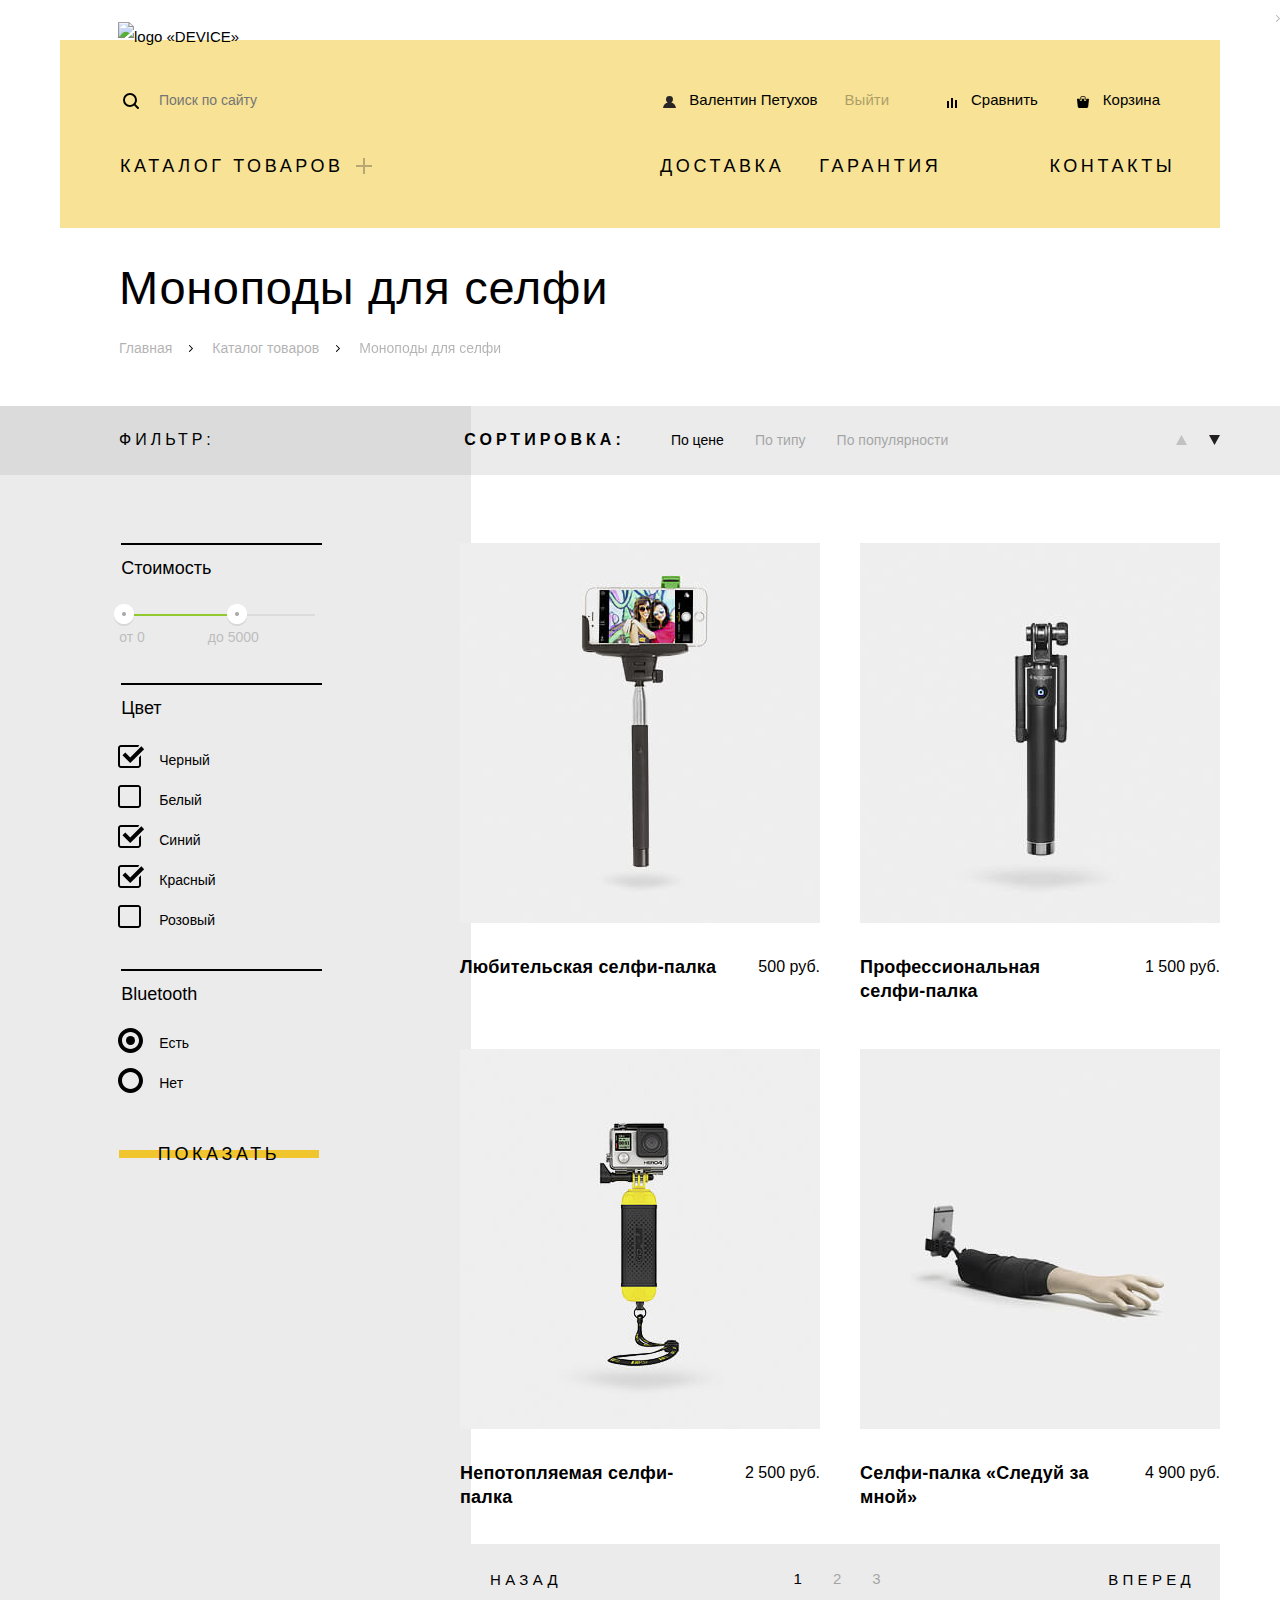
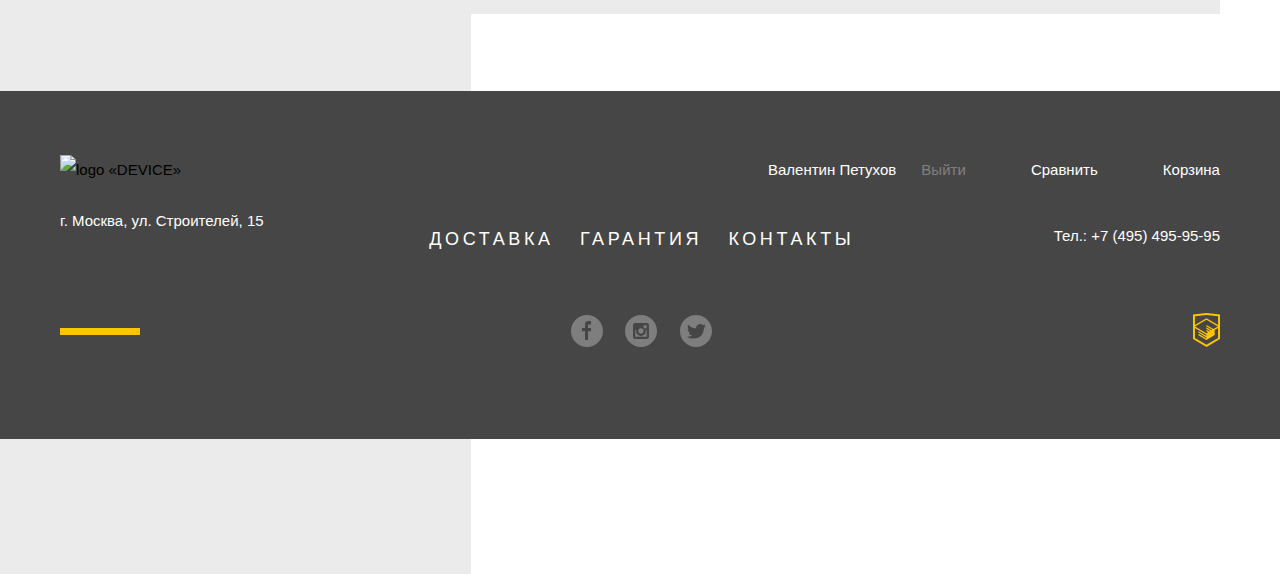
==== catalog.html @ bb5c3b6f "16" ====
<!DOCTYPE html>
<html lang="ru">
  <head>
    <meta charset="utf-8">
    <title>Девайс</title>
    <link rel="stylesheet" href="css/normalize.css">
    <link rel="stylesheet" href="css/style.css">
  </head>
  <body>
    <h1 class="visually-hidden">Каталог моноподов</h1>
    <header class="main-header inner-header container">
      <nav class="main-navigation">
        <h2 class="visually-hidden">Навигация по сайту</h2>
        <a href="index.html">
          <img class="device-logo" src="img/logo.svg" alt="logo «DEVICE»">
        </a>
        <ul class="user-menu">
          <li>
            <form action="https://echo.htmlacademy.ru" method="get">
              <input class="search-input" type="search" placeholder="Поиск по сайту" aria-label="search">
              <button type="submit" class="search-btn">Найти</button>
            </form>
          </li>
          <li>
            <ul class="user-links">
              <li><a class="first-link" href="#">Валентин Петухов</a></li>
              <li><a class="exit-link" href="#">Выйти</a></li>
              <li><a class="second-link" href="#">Сравнить</a></li>
              <li><a class="third-link" href="#">Корзина</a></li>
            </ul>
          </li>
        </ul>
        <ul class="site-navigation">
          <li class="hover-menu"><a href="#">Каталог товаров</a>
            <ul class="sub-categories">
              <li class="first-category">
                <ul>
                  <li><a href="#">Виртуальная реальность</a></li>
                  <li><a href="catalog.html">Моноподы для селфи</a></li>
                  <li><a href="#">Экшн-камеры</a></li>
                </ul>
              </li>
              <li class="second-category">
                <ul>
                  <li><a href="#">Фитнес-браслеты</a></li>
                  <li><a href="#">Умные часы</a></li>
                </ul>
              </li>
              <li>
                <ul>
                  <li><a href="#">Квадрокоптеры</a></li>
                </ul>
              </li>
            </ul>
          </li>
          <li>
            <ul class="info-navifation">
              <li><a href="#">Доставка</a></li>
              <li><a href="#">Гарантия</a></li>
              <li><a href="#">Контакты</a></li>
            </ul>
          </li>
        </ul>
      </nav>
    </header>
    <main>
      <section class="breadcrumbs-section container">
        <h2 class="visually-hidden">Навигация по страницам</h2>
        <p class="main-subtitle">Моноподы для селфи</p>
        <ul class="breadcrumbs">
          <li><a href="index.html">Главная</a></li>
          <li><a href="catalog.html">Каталог товаров</a></li>
          <li class="breadcrumbs-current">Моноподы для селфи</li>
        </ul>
      </section> 
      <section class="catalog-header">
        <div class="container">
          <p class="header-subtitle subtitle">Фильтр:</p>
          <ul class="sort">
            <li><h2 class="header-subtitle subtitle">Сортировка:</h2></li>
            <li class="current-sort">По цене</li>
            <li><a href="#">По типу</a></li>
            <li><a href="#">По популярности</a></li>
          </ul>
          <ul class="sort-carets">
            <li><a href="#"><img src="img/icon-up-dir.svg" alt="caret up"></a></li>
            <li class="current-sort"><img src="img/icon-down-dir.svg" alt="caret down"></li>      
          </ul>
        </div>
      </section>
      <div class="catalog-wrapper container"> 
        <section class="filter-form">
          <h2 class="visually-hidden">Фильтр товаров</h2>
          <form action="https://echo.htmlacademy.ru" method="get">
            <fieldset class="cost">
              <legend>Стоимость</legend>
              <div class="range"></div>
              <div class="range-button">
                <div class="min"></div>
                <div class="max"></div>
              </div>
              <ul class="diapason">
                <li>от 0</li>
                <li>до 5000</li>
              </ul>
            </fieldset> 
            <fieldset class="color">
              <legend>Цвет</legend>
              <ul>
                <li>
                  <input class="visually-hidden" type="checkbox" name="black" id="black" checked>
                  <label for="black">Черный</label>
                </li>
                <li>
                  <input class="visually-hidden" type="checkbox" name="white" id="white">
                  <label for="white">Белый</label>
                </li>
                <li>
                  <input class="visually-hidden" type="checkbox" name="blue" id="blue" checked>
                  <label for="blue">Синий</label>
                </li>
                <li>
                  <input class="visually-hidden" type="checkbox" name="red" id="red" checked>
                  <label for="red">Красный</label>
                </li>
                <li>
                  <input class="visually-hidden" type="checkbox" name="pink" id="pink">
                  <label for="pink">Розовый</label>
                </li>
              </ul>
            </fieldset>
            <fieldset class="bt">
              <legend>Bluetooth</legend>
              <ul>
                <li>
                  <input class="visually-hidden" type="radio" name="availability" value="yes" id="yes" checked>
                  <label for="yes">Есть</label>
                </li>
                <li>                  
                  <input class="visually-hidden" type="radio" name="availability" value="no" id="no">
                  <label for="no">Нет</label>
                </li>
              </ul>    
            </fieldset>
            <button class="btn" type="submit">Показать</button> 
          </form>
        </section>
        <section class="catalog-items">
          <h2 class="visually-hidden">Список товаров</h2>
          <div class="junior-stick">
            <div class="item item-1">
              <div class="button-wrapper">
                <button class="btn" type="submit">В корзину</button>
                <button class="compare" type="submit">Добавить к сравнению</button>
              </div>
            </div>
            <ul class="item-descrition">
              <li>
                <h3><a href="#">Любительская селфи-палка</a></h3>
              </li>
              <li>
                <p>500 руб.</p> 
              </li>
            </ul>
          </div>
          <div class="senior-stick">        
            <div class="item item-2">
              <div class="button-wrapper">
                <button class="btn" type="submit">В корзину</button>
                <button class="compare" type="submit">Добавить к сравнению</button>
              </div>
            </div>
            <ul class="item-descrition">
              <li>
                <h3><a href="#">Профессиональная <nobr>селфи-палка</nobr></a></h3>
              </li>
              <li>
                <p>1 500 руб.</p>
              </li>
            </ul>
          </div>
          <div class="floatable-stick">        
            <div class="item item-3">
              <div class="button-wrapper">
                <button class="btn" type="submit">В корзину</button>
                <button class="compare" type="submit">Добавить к сравнению</button>
              </div>
            </div>
            <ul class="item-descrition">
              <li>
                <h3><a href="#">Непотопляемая селфи-палка</a></h3>
              </li>
              <li>
                <p>2 500 руб.</p>
              </li>
            </ul>
          </div>
          <div class="follow-stick">        
            <div class="item item-4">
              <div class="button-wrapper">
                <button class="btn" type="submit">В корзину</button>
                <button class="compare" type="submit">Добавить к сравнению</button>
              </div>
            </div>
            <ul class="item-descrition">
              <li>
                <h3><a href="#">Селфи-палка «Следуй за мной»</a></h3>
              </li>
              <li>
                <p>4 900 руб.</p>
              </li>
            </ul>
          </div>
          <ul class="catalog-nav">
            <li class="arrow-toggle"><a href="#">Назад</a></li>
            <li>
              <ul class="toggle-numbers">
                <li class="current-toggle"><a>1</a></li>
                <li class="number-toggle"><a href="#">2</a></li>
                <li class="number-toggle"><a href="#">3</a></li>
              </ul>
            </li>
            <li class="arrow-toggle"><a href="#">Вперед</a></li>
          </ul>
        </section>
      </div>
    </main>
    <footer class="main-footer inner-footer">
      <div class="container">
        <div class="right">
          <a href="index.html">
            <img class="device-logo" src="img/logo-1.svg" alt="logo «DEVICE»">
          </a>
          <p id="map-longdesc">г. Москва, ул. Строителей, 15</p>
        </div>
        <div class="center">
          <ul class="site-navigation footer-navigation">
            <li><a href="#">Доставка</a></li>
            <li><a href="#">Гарантия</a></li>
            <li><a href="#">Контакты</a></li>
          </ul>
          <ul class="social">
            <li><a class="social-button" href="#"><img src="img/fb.svg" alt="facebook"></a></li>
            <li><a class="social-button" href="#"><img src="img/instagram.svg" alt="instagram"></a></li>
            <li><a class="social-button" href="#"><img src="img/twitter.svg" alt="twitter"></a></li>
          </ul>
        </div>
        <div class="left">
          <ul class="user-menu footer-menu user-links">
            <li><a class="first-link" href="#">Валентин Петухов</a></li>
            <li><a class="exit-link" href="#">Выйти</a></li>
            <li><a class="second-link" href="#">Сравнить</a></li>
            <li><a class="third-link" href="#">Корзина</a></li>
          </ul>
          <p>Тел.: +7 (495) 495-95-95</p>
          <a class="academy" rel="noopener" href="https://htmlacademy.ru/intensive/htmlcss"  target="_blank">
            <span class="visually-hidden">HTML Academy</span>
          </a>
        </div>
      </div>
    </footer>
  </body>
</html>
---- css/style.css ----
@font-face {
    font-family: 'Gilroy ExtraBold';
    src: url('../fonts/gilroyextrabold.woff2') format('woff2'),
         url('../fonts/gilroyextrabold.woff') format('woff');
    font-weight: 800;
    font-style: normal;
}

@font-face {
    font-family: 'Gilroy light';
    src: url('../fonts/gilroylight.woff2') format('woff2'),
         url('../fonts/gilroylight.woff') format('woff');
    font-weight: 300;
    font-style: normal;
}

@font-face {
    font-family: 'Open Sans';
    src: url('../fonts/opensans.woff2') format('woff2'),
         url('../fonts/opensans.woff') format('woff');
    font-weight: 400;
    font-style: normal;
}

@font-face {
    font-family: 'Open Sans Light';
    src: url('../fonts/opensanslight.woff2') format('woff2'),
         url('../fonts/opensanslight.woff') format('woff');
    font-weight: 300;
    font-style: normal;
}

body {
    margin: 0;
    padding: 0;
    font-family: 'Open Sans Light', Arial, sans-serif;
    font-size: 15px;
    line-height: 30px;
    color: #000000;
    background-color: #ffffff;
}

    .visually-hidden:not(:focus):not(:active),
    input[type="checkbox"].visually-hidden,
    input[type="radio"].visually-hidden {
    position: absolute;
    width: 1px;
    height: 1px;
    margin: -1px;
    border: 0;
    padding: 0;
    white-space: nowrap;
    clip-path: inset(100%);
    clip: rect(0 0 0 0);
    overflow: hidden;
    }

    h1, h2, h3, a, button {
        font-family: 'Gilroy ExtraBold', Arial, sans-serif;
        color: #000000;
    }

    a, button {
        text-decoration: none;
        cursor: pointer;
    }

    .btn {
        font-size: 18px;
        line-height: 24px;
        text-transform: uppercase;
        text-align: center;
        padding-top: 8px;
        padding-bottom: 8px;
        position: relative;
        display: block;
        width: 220px;
        border: none;
        background-color: transparent;
        overflow: hidden;
        box-sizing: border-box;
        z-index: 1;
        letter-spacing: 3.6px;
        outline: none;
    }

    .btn::before {
        content: '';
        height: 8px;
        width: 220px;
        background-color: #f0c52e;
        position: absolute;
        top: 16px;
        right: 0;
        z-index: -1;
        transition: all 0.3s ease-in-out;
    }

    .btn:hover::before, .btn:focus::before {
        transform: scale(7);
    }

    .btn:active {
        color: rgba(0, 0, 0, 0.3);
    }

    ul {
        list-style: none;
        padding: 0;
    }

    .container {
        width: 1160px;
        margin: 0 auto;
    }

    .main-header {
        position: relative;
        margin-top: 40px;
        background-color: #f7e296;
    }

    .main-navigation {
        width: 1040px;
        margin: 0 auto;
        padding-top: 20px;
        padding-bottom: 145px;
    }

    .main-navigation img {
        position: absolute;
        top: -18px;
        left: 58px;
    }

    .user-menu {
        display: flex;
        flex-wrap: wrap;
        justify-content: space-between;
        align-items: center;
    }

    .user-links {
        display: flex;
    }

    .third-link {
        margin-left: 38px;
    }
    
    .second-link {
        margin-left: 210px;
    }

    .user-menu form {
        position: relative;
    }

    .search-input {
        border: none;
        background-color: transparent;
        height: 49px;
        width: 355px;
        padding-left: 39px;
        outline: none;
    }

    .user-menu form::before {
        content: '';
        position: absolute;
        width: 16px;
        height: 16px;
        background-image: url('../img/search.svg');
        top: 18px;
        left: 3px;
    }

    .search-input:focus {
        border-bottom: 2px solid black;
    }

    .search-btn {
        font-family: 'Open Sans Light', Arial, sans-serif;
        font-size: 15px;
        line-height: 30px;
        display: block;
        visibility: hidden;
        position: absolute;
        bottom: 0;
        right: -85px;
        width: 85px;
        height: 49px;
        background-color: transparent;
        border: 2px solid black;
    }

    .search-btn:hover {
        background-color: #000;
        color: #fff;
    }

    .search-btn:active {
        color: #747474;
    }

    .search-input:focus + .search-btn, .search-input:active + .search-btn {
        visibility: visible;
    }

    .user-links a {
        font-family: 'Open Sans Light', Arial, sans-serif;
        font-weight: 300;
        line-height: 30px;
        position: relative;
        padding-left: 27px;
    }

    .user-links a::before {
        content: '';
        position: absolute;
        width: 15px;
        height: 15px;
        left: 0;
        top: 2px;
        background-repeat: no-repeat;
        background-position: bottom center;
    }

    .first-link::before {
        background-image: url('../img/user.svg');
    }

    .second-link::before {
        background-image: url('../img/compare.svg');
    }

    .third-link::before {
        background-image: url('../img/cart.svg');
    }

    .user-menu a:hover, .site-navigation a:hover {
        opacity: .6;
    }

    .user-menu a:active, .site-navigation a:active {
        opacity: .3;
    }

    .site-navigation {
        position: relative;
        font-family: 'Gilroy ExtraBold', Arial, sans-serif;
        font-size: 18px;
        line-height: 24px;
        text-transform: uppercase;
        letter-spacing: 3.6px;
        margin-top: 30px;
        display: flex;
        justify-content: space-between;
    }

    .sub-categories a {
        font-family: 'Open Sans Light', Arial, sans-serif;
        font-size: 15px;
        line-height: 36px;
        text-transform: none;
        letter-spacing: normal;
    }

    .hover-menu {
        position: relative;
        padding-right: 28px;
    }

    .hover-menu a {
        padding-bottom: 25px;
    }

    .hover-menu > a:before {
        content: '';
        position: absolute;
        width: 16px;
        height: 16px;
        background-image: url('../img/plus.svg');
        background-position: center;
        background-repeat: no-repeat;
        right: 0;
        bottom: 4px;
        opacity: .3;
    }

    .info-navifation {
        display: flex;
        width: 500px;
        justify-content: space-between;
    }

    .info-navifation li:nth-of-type(3) {
        margin-right: 0;
        margin-left: 108px;
    }

    .info-navifation li:nth-of-type(2) {
        margin-left: 35px;
    }

    .sub-categories {
        position: absolute;
        display: flex;
        flex-wrap: wrap;
        width: 1100px;
        left: -60px;
        padding-left: 60px;
        padding-bottom: 34px;
        padding-top: 20px;
        background-color: #f7e296;
        visibility: hidden;
        z-index: 1;
    }

    .first-category {
        margin-right: 63px;
    }

    .second-category {
        margin-right: 77px;
    }

    .hover-menu:hover  .sub-categories {
        visibility: visible;
    }

    .inner-header .second-link {
        margin-left: 55px;
    }

    .inner-header .exit-link {
        padding-left: 0;
        margin-left: 27px;
    }

    .inner-header .main-navigation {
        padding-bottom: 32px;
    }

    /*Main*/

    .slider {
        position: relative;
    }

    .sliders {
        position: relative;
        display: flex;
        justify-content: space-around;
        bottom: 111px;
        min-height: 506px;
    }

    .first-slider {
        display: none;
    }

    .second-slider {
        display: none;
    }

    .third-slider {
        display: none;
    }

    .slider-controls {
        position: absolute;
        width: 95px;
        height: 12px;
        top: 206px;
        right: 65px;
        z-index: 1;
    }

    .slider-controls label {
        display: inline-block;
        width: 12px;
        height: 12px;
        margin-right: 17px;
        background-image: url('../img/slider-button-empty.svg');
        background-size: 12px 12px;
        background-repeat: no-repeat;
        cursor: pointer;
    }

    #btn-1:checked ~ .slider-controls label[for='btn-1'],
    #btn-2:checked ~ .slider-controls label[for='btn-2'],
    #btn-3:checked ~ .slider-controls label[for='btn-3'] {
        background-image: url('../img/slider-button.svg');
    }

    #btn-1:checked ~ .first-slider,
    #btn-2:checked ~ .second-slider,
    #btn-3:checked ~ .third-slider {
        display: flex;
    }

    .second-slider {
        left: 9px;
    }

    .slider-title {
        font-size: 47px;
        line-height: 56px;
    }

    .picture {
        margin-left: 28px;
        margin-top: 0;
    }

    .second-slider .picture{
        margin-top: 12px;
        margin-left: 35px;
    }

    .third-slider .picture {
        margin-top: 63px;
        margin-left: 10px;
    }

    .description {
        position: relative;
        width: 480px;
        margin-right: 19px;
        margin-top: 30px;
    }

    .description::before {
        content: '';
        position: absolute;
        width: 100px;
        height: 7px;
        top: 6px;
        left: 2px;
        background-color: #fff;
        display: block;
    }

    .third-slider .description {
        position: relative;
        width: 505px;
        margin-right: 35px;
    }

    .description h3 {
        letter-spacing: 0.7px;
        margin-bottom: 20px;
        position: relative;
    }

    .description p {
        letter-spacing: 0.14px;
        margin-bottom: 43px;
    }

    .slider-number {
        font-family: 'Gilroy ExtraBold', Arial, sans-serif;
        font-size: 179.2px;
        color: #fff;
        position: absolute;
        top: 30px;
        right: -33px;
    }

    .third-slider .slider-number {
        right: -5px;
    }

    table {
        margin-top: 48px;
    }

    td {
        font-family: 'Gilroy light', Arial, sans-serif;
        font-size: 36px;
        line-height: 48px;
        text-align: left;
        width: 160px;
    }
    
    td:nth-of-type(1) {
        width: 154px;
    }

    td:nth-of-type(2) {
        width: 135px;
    }

    th {
        font-size: 13px;
        line-height: 20px;
        text-align: left;
    }

    .popular ul {
        display: flex;
        justify-content: space-between;
        margin-top: -28px;
        margin-bottom: 165px;
    }

    .popular li {
        width: 160px;
        z-index: 1;
    }

    .img-container {
        display: flex;
        width: 160px;
        height: 160px;
        background-color: #f7e296;
        margin-bottom: 33px;
        justify-content: center;
        align-items: center;
    }

    .monopod-align {
        align-items: flex-end;
    }

    .popular-item h3 {
        letter-spacing: 0.2px;
        font-size: 18px;
        line-height: 24px;
    }

    .popular-item:hover .img-container {
        background-color: #f0c52e;
    }

    .popular-item:active img, .popular-item:active h3 {
        opacity: .3;
    }

    .services {
        background-color: #e5e5e5;
        width: 100%;
        margin-bottom: 94px;
        padding-bottom: 48px;
    }

    .services .container {
        display: flex;
    }

    .buttons-wrapper {
        position: relative;
    }

    .services-btn {
        position: absolute;
        bottom: 53px;
    }

    .services-btn li {
        margin-bottom: 24px;
    }

    .services-btn .btn {
        width: 160px;
        margin-right: 124px;
    }

    .services-btn .btn:active, .services-btn .btn:focus {
        width: 278px;
        color: #f7e184;
        text-align: left;
        padding-left: 20px;
    }

    .services-btn .btn:active::before, .services-btn .btn:focus::before {
        background-color: #000;
    }

    .buttons-wrapper::after {
        content: '';
        position: absolute;
        width: 7px;
        height: 319px;
        background-color: #000000;
        display: block;
        top: -100px;
        left: 277px;
    }

    .services-content {
        position: relative;
        margin-left: 117px;
        width: 710px;
        min-height: 195px;
        background-repeat: no-repeat;
        background-position: right center;
        left: 284px;
        bottom: 54px;
    }

    .services-text {
        width: 430px;
        padding-top: 12px;
    }

    .services-content h2 {
        font-size: 47px;
        line-height: 48px;
        margin-top: 0;
        margin-bottom: 31px;
        letter-spacing: 1px;
    }

    .services-content p {
        letter-spacing: 0.24px;
    }

    .delivery {
        display: none;
        background-image: url('../img/delivery.svg');
        background-position: 557px 24px;
    }

    .warranty {
       /* display: none; */
        background-image: url('../img/warranty.svg');
        background-position: 542px 0px;
    }

    .credit {
        display: none;
        background-image: url('../img/credit.svg');
        background-position: 533px 0px;
    }

    .logotypes {
        display: flex;
        justify-content: space-between;
        margin-bottom: 106px;
    }

    .logo {
        display: block;
        width: 260px;
        height: 100px;
    }

    .logo:hover img {
        display: none;
    }

    .first-logo:hover {
        background-image: url('../img/logo-1.jpg');
    }

    .second-logo:hover {
        background-image: url('../img/logo-2.jpg');
    }

    .third-logo:hover {
        background-image: url('../img/logo-3.jpg');
    }

    .fourth-logo:hover {
        background-image: url('../img/logo-4.jpg');
    }

    .about h2, .contact h2 {
        font-size: 47px;
        line-height: 48px;
        margin-bottom: 43px;
    }

    .info-wrapper {
        display: flex;
        position: relative;
        justify-content: space-between;
        margin-bottom: 83px;
    }

    .info-wrapper h2:before {
        content: '';
        position: absolute;
        width: 80px;
        height: 7px;
        background-color: #000;
        top: -13px;
    }

    .info-wrapper p {
        margin-bottom: 30px;
    }

    .about {
        width: 475px;
    }

    .about ul {
        list-style-type: circle;
        margin-left: 19px;
        margin-top: 66px;
        margin-bottom: 53px;
    }
    
    .about li {
        font-family: 'Gilroy ExtraBold', Arial, sans-serif;
        font-size: 16px;
        line-height: 40px;
        padding-left: 17px;
    }

    .info-wrapper .btn {
        margin-left: 2px;
        width: 260px;
    }

    .info-wrapper .btn:before {
        width: 260px;
    }

    .contact {
        width: 560px;
    }

    .contact img {
        margin-top: 9px;
        margin-bottom: 59px;
    }

    /* catalog */

    .exit-link {
        opacity: .3;
    }

    .device-logo:hover {
        opacity: .6;
    }

    .device-logo:active {
        opacity: .3;
    }

    .main-subtitle {
        font-family: 'Gilroy ExtraBold', Arial, sans-serif;
        font-size: 47px;
    }

    .header-subtitle {
        font-family: 'Gilroy ExtraBold', Arial, sans-serif;
        font-size: 16px;
        line-height: 24px;
        text-transform: uppercase;
    }

    .breadcrumbs-section {
        margin-bottom: 40px;
    }

    .breadcrumbs-section p {
        margin-left: 59px;
        margin-top: 45px;
        margin-bottom: 27px;
        letter-spacing: 0.7px;
    }

    .breadcrumbs {
        display: flex;
        justify-content: flex-start;
        margin-left: 59px;
    }

    .breadcrumbs a, .breadcrumbs-current {
        font-family: 'Open Sans Light', Arial, sans-serif;
        font-size: 14px;
        line-height: 36px;
        opacity: .3;
    }

    .breadcrumbs li:not(:nth-of-type(3)) {
        position: relative;
        padding-right: 21px;
        margin-right: 19px;
    }

    .breadcrumbs li::after {
        content: '';
        position: absolute;
        width: 4px;
        height: 7px;
        background-image: url('../img/nav-arrow.svg');
        background-position: right center;
        background-repeat: no-repeat;
        top: 15px;
        right: 0;
    }

    .breadcrumbs a:hover {
        opacity: .6;
    }

    .breadcrumbs a:active {
        opacity: .1;
    }

    .catalog-header {
        background: 
            linear-gradient(to right, #dbdbdb 36.8%, #ebebeb 36.8%, #ebebeb); 
        padding: 19px 0 20px 0;
    }

    .catalog-header p, .catalog-header ul, .catalog-header h2 {
        margin: 0;
    }

    .catalog-header p, .catalog-header h2 {
        letter-spacing: 4px;
    }

    .catalog-header .container {
        display: flex;
        justify-content: space-between;
        align-items: center;
    }

    .catalog-header p {
        margin-left: 59px;
    }

    .catalog-header .sort {
        display: flex;
        justify-content: space-between;
        align-items: center;
        width: 484px;
        margin-left: 22px;
    }

    .sort .current-sort {
        font-family: 'Open Sans', Arial, sans-serif;
        font-size: 14px;
        line-height: 18px;
        margin-left: 15px;
    }

    .sort a {
        font-family: 'Open Sans', Arial, sans-serif;
        font-size: 14px;
        line-height: 18px;
        opacity: .3;
    }

    .sort a:hover {
        opacity: .6;
    }

    .sort a:active, .current-sort {
        opacity: 1;
    }

    .sort-carets {
        display: flex;
        justify-content: space-between;
        width: 44px;
    }

    .sort-carets a{
        opacity: .2;
    }

    .sort-carets a:hover{
        opacity: .4;
    }

    .sort-carets a:active{
        opacity: 1;
    }

    .catalog-wrapper {
        display: flex;
        justify-content: space-between;
    }

    .catalog-wrapper:before {
        content: '';
        position: absolute;
        left: 0;
        background: 
            linear-gradient(to right, #ebebeb  36.8%, #fff 36.8%, #fff);
        height: 188.8%;
        width: 100%;
        z-index: -1;
    }

    .filter-form {
        width: 220px;
    }

    .filter-form form {
        margin-left: 46px;
        margin-top: 81px;
    }

    .filter-form legend {
        position: relative;
    }

    .filter-form legend:before {
        content: '';
        position: absolute;
        top: -13px;
        width: 201px;
        height: 2px;
        background-color: #000;
    }

    fieldset {
        border: none;
    }

    legend {
        font-family: 'Gilroy ExtraBold', Arial, sans-serif;
        font-size: 18px;
        line-height: 24px;
    }

    .filter-form label {
        font-family: 'Open Sans Light', Arial, sans-serif;
        font-size: 14px;
        line-height: 40px;
        position: relative;
        margin-left: 40px;
        cursor: pointer;
        user-select: none;
    }

    .filter-form input:disabled ~ label {
        opacity: .4;
    }

    .range {
        margin-top: 29px;
        width: 196px;
        height: 2px;
        background: linear-gradient(to right, #91c92f 65%, #dbdbdb 65%);
    }

    .range-button {
        position: relative;
    }

    .range-button .min, .range-button .max {
        position: absolute;
        width: 22px;
        height: 24px;
        background-image: url('../img/filter-button.png');
        background-repeat: no-repeat;
        background-position: center;
        cursor: pointer;
    }

    .range-button .min {
        top: -13px;
        left: -6px;
    }

    .range-button .max {
        top: -13px;
        right: 67px;
    }

    .range-button .min:active, .range-button .max:active {
        background-image: url('../img/filter-button-active.png');
    }

    .diapason {
        font-family: 'Gilroy light', Arial, sans-serif;
        font-size: 14px;
        line-height: 24px;
        opacity: .2;
        display: flex;
        margin-top: 9px;
        margin-bottom: 37px;
    }

    .diapason li:nth-of-type(1) {
        margin-right: 63px;
    }

    .color {
        margin-bottom: 18px;
    }

    .color label:before, .bt label:before {
        content: '';
        position: absolute;
        left: -41px;
        background-repeat: no-repeat;
        background-position: center left;
    }

    .color label:before {
        bottom: 0;
        width: 27px;
        height: 23px;
        background-image: url('../img/checkbox-off.svg');
    }

    .color input:checked ~ label:before {
        background-image: url('../img/checkbox-on.svg');
    }

    .bt label:before {
        bottom: -2px;
        width: 25px;
        height: 25px;
        background-image: url('../img/radio-off.svg');
    }

    .bt ul {
        margin-top: 11px;
    }

    .bt input:checked ~ label:before {
        background-image: url('../img/radio-on.svg');
    }

    .filter-form label:hover:before, .filter-form label:focus:before {
        opacity: .6;
    }

    .filter-form label:active:before {
        opacity: 1;
    }

    .filter-form .btn {
        width: 200px;
        margin-top: 7px;
        margin-left: 13px;
    }

    .catalog-items {
        display: flex;
        justify-content: space-between;
        flex-wrap: wrap;
        width: 760px;
        padding-top: 68px;
    }

    .item {
        position: relative;
        width: 360px;
        height: 380px;
        background-repeat: no-repeat;
        background-position: center;
    }

    .item-1 {
        background-image: url('../img/item-1.jpg');
    }

    .item-2 {
        background-image: url('../img/item-2.jpg');
    }

    .item-3 {
        background-image: url('../img/item-3.jpg');
    }

    .item-4 {
        background-image: url('../img/item-4.jpg');
    }

    .item-descrition {
        display: flex;
        justify-content: space-between;
    }

    .item-descrition li:nth-of-type(1) {
        width: 260px;
    }

    .item-descrition h3 {
        font-family: 'Gilroy ExtraBold', Arial, sans-serif;
        font-size: 18px;
        line-height: 24px;
        margin-top: 17px;
        letter-spacing: 0.2px;
    }

    .item-descrition p {
        font-family: 'Open Sans Light', Arial, sans-serif;
        font-size: 16px;
        line-height: 24px;
        margin-top: 17px;
        margin-bottom: 55px;
    }

    .button-wrapper {
        display: none;
        width: 200px;
        margin: 0 auto;
        padding-top: 170px;
    }

    .button-wrapper .btn {
        width: 200px;
        margin-bottom: 11px;
    }

    .button-wrapper button {
        margin-left: auto;
        margin-right: auto;
    }

    .button-wrapper::before {
        content: '';
        position: absolute;
        display: none;
        width: 360px;
        height: 380px;
        top: 0;
        right: 0;
        background-color: rgba(238, 238, 238, 0.7);
    }

    .item:hover .button-wrapper::before, .item:focus .button-wrapper::before {
        display: block;
    }

    .item:hover .button-wrapper, .item:hover .button-wrapper {
        display: block;   
    }

    .compare {
        font-family: 'Open Sans', Arial, sans-serif;
        font-size: 13px;
        line-height: 20px;
        background-color: transparent;
        display: block;
        border: none;
        opacity: .5;
        position: relative;
    }

    .compare:hover {
        opacity: 1;
    }

    .compare:active {
        opacity: .2;
    }

    .catalog-nav {
        display: flex;
        justify-content: space-between;
        align-items: center;
        width: 760px;
        background-color: #ebebeb;
        margin-top: -11px;
        margin-bottom: 77px;
    }

    .arrow-toggle a {
        display: block;
        letter-spacing: 4.3px;
        padding: 21px 25px 19px 30px;
    }

    .toggle-numbers {
        display: flex;
        margin-left: 9px;
    }

    .toggle-numbers li:not(:last-child) {
        margin-right: 31px;
    }

    .catalog-nav a {
        text-transform: uppercase;
    }

    .arrow-toggle a:hover {
        background-color: #d9d9d9;
    }

    .arrow-toggle a:active {
        opacity: .3;
        background-color: #d9d9d9; 
    }

    .number-toggle a {
        opacity: 0.3;
    }

    .number-toggle a:hover {
        opacity: 0.6;
    }

    .number-toggle a:active {
        opacity: 1;
    }

    .current-toggle a {
        opacity: 1;
    }

    /* footer */

    .main-footer {
        background-color: #464646;
    }

    .main-footer .container {
        display: flex;
        justify-content: space-between;
        padding-top: 64px;
        padding-bottom: 67px;
    }

    .right {
        position: relative;
    }

    .right::after {
        content: '';
        position: absolute;
        bottom: 37px;
        width: 80px;
        height: 7px;
        background-color: #ffc600;
    }

    .right p {
        margin-top: 21px;
    }

    .center {
        margin-top: 42px;
        margin-left: 118px;
        width: 425px;
    }

    .footer-navigation {
        display: flex;
        justify-content: space-between;
        
    }

    .social {
        display: flex;
        justify-content: center;
        margin-top: 64px;
    }

    .social li:nth-of-type(2) {
        margin-right: 23px;
        margin-left: 22px;
    }

    .center a, .left a, footer p {
        color: #fff;
    }

    .center a:hover, .left a:hover {
        opacity: .6
    }

    .center a:active, .left a:active {
        opacity: .3;
    }

    .social-button img {
        opacity: .3;
      }

    .social-button img:hover, .social-button img:focus {
        opacity: .6;
    }

    .social-button img:active {
        opacity: .1;
    }

    .left {
        position: relative;
        display: flex;
        justify-content: right;
        flex-wrap: wrap;
        width: 318px;
        flex-direction: column;
        text-align: right;
    }

    .footer-menu {
        position: absolute;
        margin-top: 0px;
        width: 320px;
        right: 0;
    }

    .footer-menu a {
        position: relative;
        padding-left: 20px;
        margin: 0;
    }

    .footer-menu .first-link::before {
        background-image: url('../img/user-yellow.svg');
    }

    .footer-menu .second-link::before {
        background-image: url('../img/compare-yellow.svg');
    }

    .footer-menu .third-link::before {
        background-image: url('../img/cart-yellow.svg');
    }

    .footer-menu li {
        margin-top: 0;
    }

    .left p {
        margin-top: 66px;
    }

    .academy {
        position: absolute;
        width: 27px;
        height: 34px;
        background-image: url('../img/logo-html.svg');
        bottom: 25px;
        right: 0;
    }

    .inner-footer .footer-menu {
        width: 472px;
    }

    .inner-footer .exit-link {
        padding-left: 0;
        margin-left: -20px;
    }

    .inner-footer .second-link {
        margin-right: 0;
    }

    /*modal*/

    .modal {
        position: fixed;
        width: 960px;
        background-color: #fff;
        box-shadow: 0px 5px 30px -10px #000000;
        padding: 0;
        top: 50%;
        left: 50%;
        box-sizing: content-box;
        z-index: 1;
    }

    .write-us {
        padding: 94px 100px 77px 100px;
        margin-left: -480px;
        margin-top: -275px;
        box-sizing: border-box;
        display: none;
    }

    .modal-login {
        display: none;
    }

    .modal-close {
        position: absolute;
        width: 55px;
        height: 55px;
        border-radius: 50%;
        border: none;
        font-size: 0;
        background-image: url('../img/modal-close.svg');
        opacity: .5;
        top: 22px;
        right: 22px;
    }

    input, textarea {
        font-family: 'Open Sans', Arial, sans-serif;
        font-weight: 400;
        color: #464646;
        font-size: 14px;
        line-height: 18px;
        padding-left: 20px;
        overflow: hidden;
    }

    label {
        font-family: 'Gilroy ExtraBold', Arial, sans-serif;
        font-size: 18px;
        line-height: 24px;
    }

    .write-us form {
        font-size: 0;
    }

    .write-us label {
        display: block;
        margin-bottom: 6px;
    }

    .write-us input {
        width: 340px;
        height: 50px;
    }

    .write-us textarea {
        width: 740px;
        height: 137px;
        padding-top: 20px;
        margin-top: 0;
    }

    .write-us p:nth-of-type(3) {
        margin-top: 32px;
    }

    .write-us input, .write-us textarea {
        background-color: #f2f2f2;
        border: none;
        outline: none;
    }

    .write-us input:hover, .write-us textarea:hover {
        background-color: #eaeaea;
    }

    .write-us input:focus, .write-us textarea:focus {
        background-color: #fff;
        outline: 3px solid #f7e296;
    }

    .form-align {
        display: inline-block;
    }

    .form-align:first-child {
        margin-right: 40px;
    }

    .write-us .btn {
        margin-top: 24px;
        width: 200px;
    }

    .map {
        display: none;
        margin-left: -480px;
        margin-top: -280px;
        height: 559px;
    }

    .map a {
        padding: 0;
        margin: 0;
    }

    .visual {
        display: block;
    }
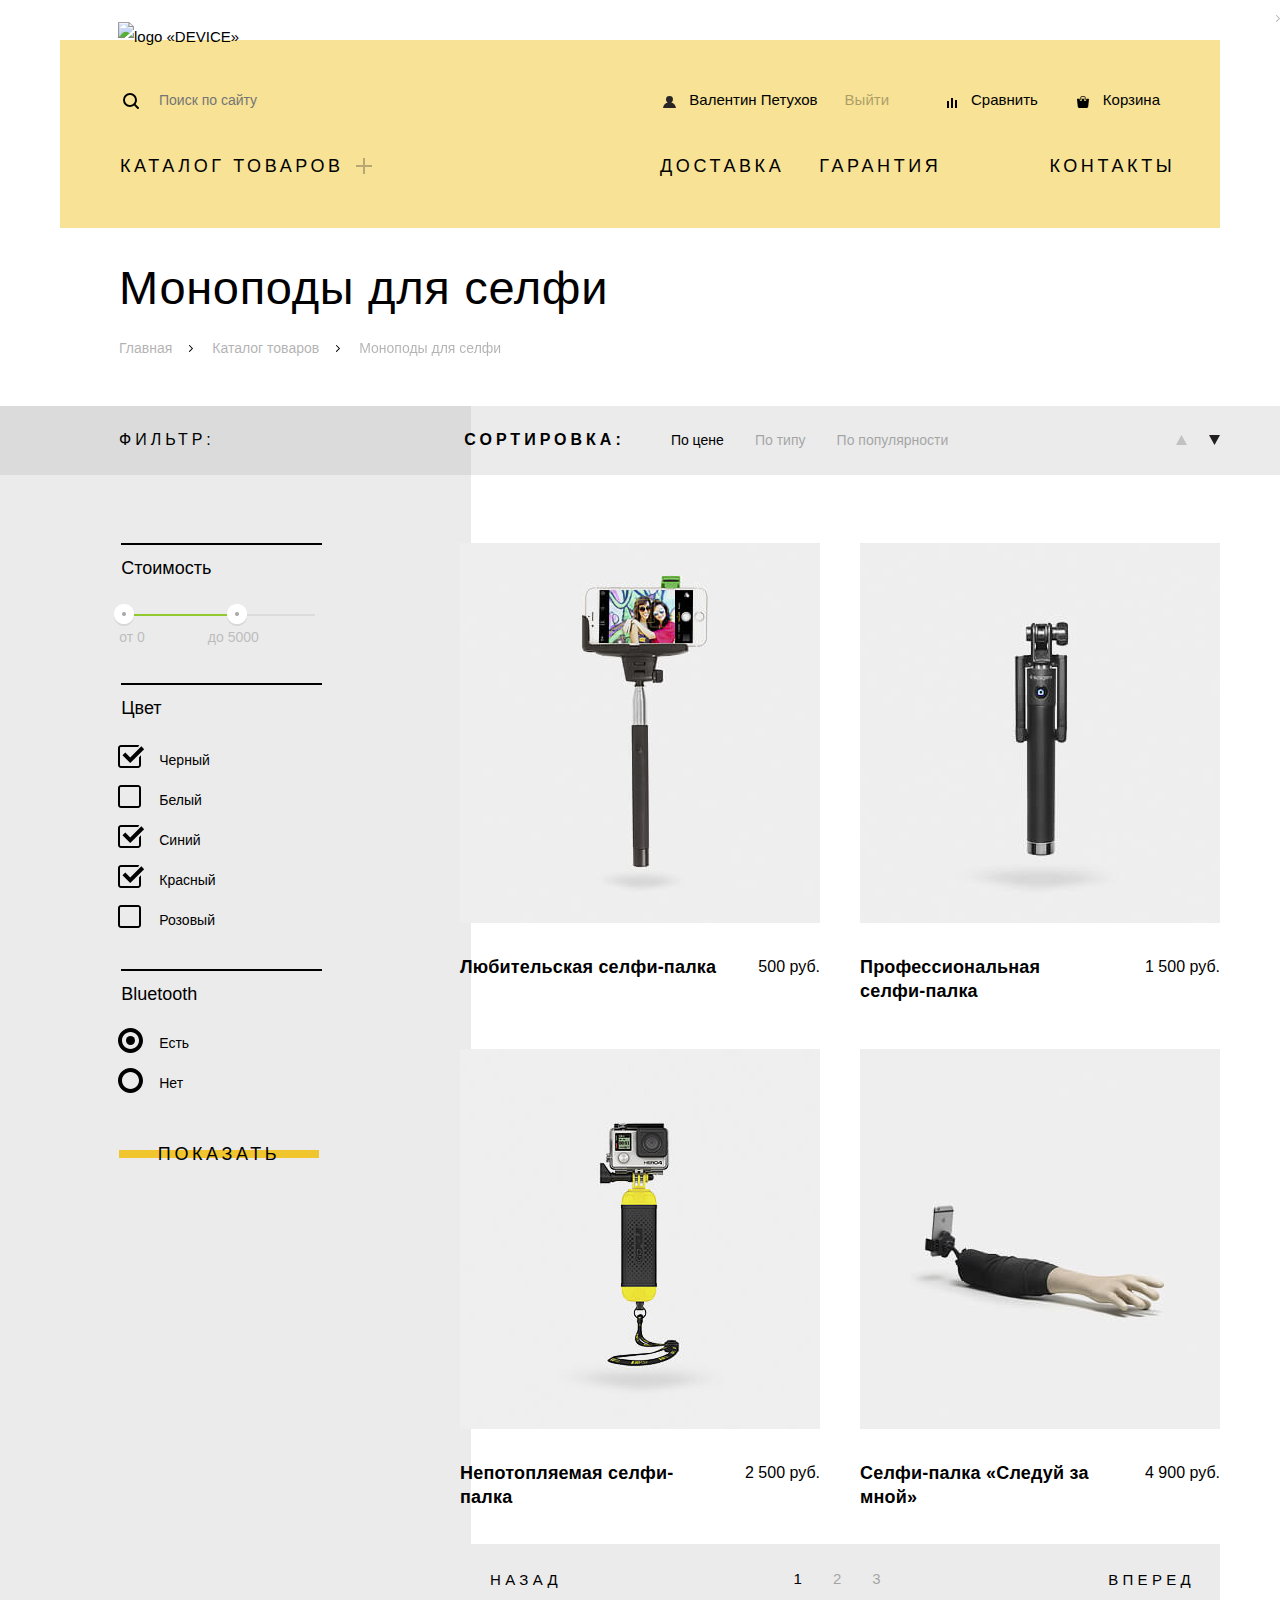
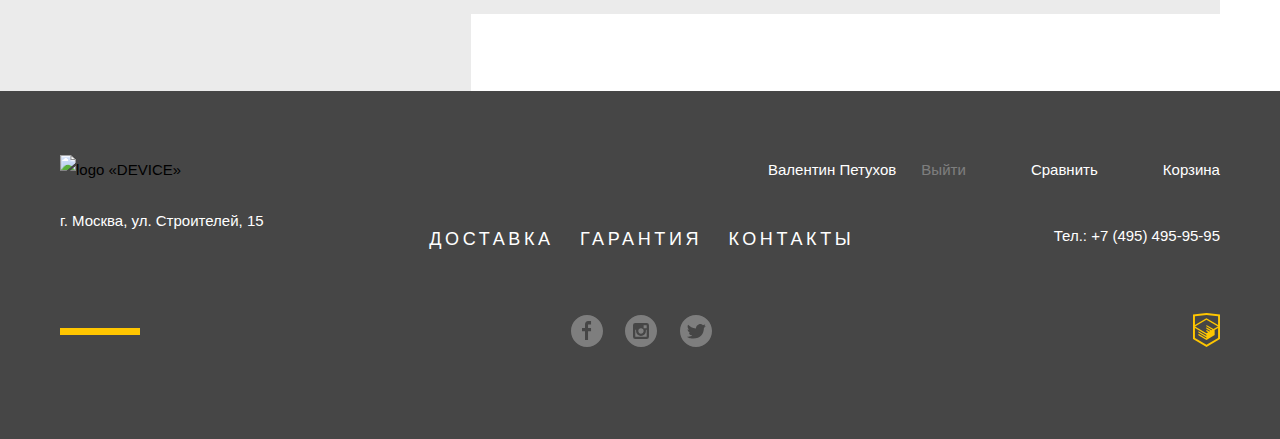
==== commit cf47654b: "18" ====
--- a/catalog.html
+++ b/catalog.html
@@ -88,141 +88,143 @@
           </ul>
         </div>
       </section>
-      <div class="catalog-wrapper container"> 
-        <section class="filter-form">
-          <h2 class="visually-hidden">Фильтр товаров</h2>
-          <form action="https://echo.htmlacademy.ru" method="get">
-            <fieldset class="cost">
-              <legend>Стоимость</legend>
-              <div class="range"></div>
-              <div class="range-button">
-                <div class="min"></div>
-                <div class="max"></div>
-              </div>
-              <ul class="diapason">
-                <li>от 0</li>
-                <li>до 5000</li>
-              </ul>
-            </fieldset> 
-            <fieldset class="color">
-              <legend>Цвет</legend>
-              <ul>
-                <li>
-                  <input class="visually-hidden" type="checkbox" name="black" id="black" checked>
-                  <label for="black">Черный</label>
-                </li>
-                <li>
-                  <input class="visually-hidden" type="checkbox" name="white" id="white">
-                  <label for="white">Белый</label>
-                </li>
-                <li>
-                  <input class="visually-hidden" type="checkbox" name="blue" id="blue" checked>
-                  <label for="blue">Синий</label>
-                </li>
-                <li>
-                  <input class="visually-hidden" type="checkbox" name="red" id="red" checked>
-                  <label for="red">Красный</label>
-                </li>
-                <li>
-                  <input class="visually-hidden" type="checkbox" name="pink" id="pink">
-                  <label for="pink">Розовый</label>
-                </li>
-              </ul>
-            </fieldset>
-            <fieldset class="bt">
-              <legend>Bluetooth</legend>
-              <ul>
-                <li>
-                  <input class="visually-hidden" type="radio" name="availability" value="yes" id="yes" checked>
-                  <label for="yes">Есть</label>
-                </li>
-                <li>                  
-                  <input class="visually-hidden" type="radio" name="availability" value="no" id="no">
-                  <label for="no">Нет</label>
-                </li>
-              </ul>    
-            </fieldset>
-            <button class="btn" type="submit">Показать</button> 
-          </form>
-        </section>
-        <section class="catalog-items">
-          <h2 class="visually-hidden">Список товаров</h2>
-          <div class="junior-stick">
-            <div class="item item-1">
-              <div class="button-wrapper">
-                <button class="btn" type="submit">В корзину</button>
-                <button class="compare" type="submit">Добавить к сравнению</button>
-              </div>
-            </div>
-            <ul class="item-descrition">
+      <div class="catalog-background">
+        <div class="catalog-wrapper container"> 
+          <section class="filter-form">
+            <h2 class="visually-hidden">Фильтр товаров</h2>
+            <form action="https://echo.htmlacademy.ru" method="get">
+              <fieldset class="cost">
+                <legend>Стоимость</legend>
+                <div class="range"></div>
+                <div class="range-button">
+                  <div class="min"></div>
+                  <div class="max"></div>
+                </div>
+                <ul class="diapason">
+                  <li>от 0</li>
+                  <li>до 5000</li>
+                </ul>
+              </fieldset> 
+              <fieldset class="color">
+                <legend>Цвет</legend>
+                <ul>
+                  <li>
+                    <input class="visually-hidden" type="checkbox" name="black" id="black" checked>
+                    <label for="black">Черный</label>
+                  </li>
+                  <li>
+                    <input class="visually-hidden" type="checkbox" name="white" id="white">
+                    <label for="white">Белый</label>
+                  </li>
+                  <li>
+                    <input class="visually-hidden" type="checkbox" name="blue" id="blue" checked>
+                    <label for="blue">Синий</label>
+                  </li>
+                  <li>
+                    <input class="visually-hidden" type="checkbox" name="red" id="red" checked>
+                    <label for="red">Красный</label>
+                  </li>
+                  <li>
+                    <input class="visually-hidden" type="checkbox" name="pink" id="pink">
+                    <label for="pink">Розовый</label>
+                  </li>
+                </ul>
+              </fieldset>
+              <fieldset class="bt">
+                <legend>Bluetooth</legend>
+                <ul>
+                  <li>
+                    <input class="visually-hidden" type="radio" name="availability" value="yes" id="yes" checked>
+                    <label for="yes">Есть</label>
+                  </li>
+                  <li>                  
+                    <input class="visually-hidden" type="radio" name="availability" value="no" id="no">
+                    <label for="no">Нет</label>
+                  </li>
+                </ul>    
+              </fieldset>
+              <button class="btn" type="submit">Показать</button> 
+            </form>
+          </section>
+          <section class="catalog-items">
+            <h2 class="visually-hidden">Список товаров</h2>
+            <div class="junior-stick">
+              <div class="item item-1">
+                <div class="button-wrapper">
+                  <button class="btn" type="submit">В корзину</button>
+                  <button class="compare" type="submit">Добавить к сравнению</button>
+                </div>
+              </div>
+              <ul class="item-descrition">
+                <li>
+                  <h3><a href="#">Любительская селфи-палка</a></h3>
+                </li>
+                <li>
+                  <p>500 руб.</p> 
+                </li>
+              </ul>
+            </div>
+            <div class="senior-stick">        
+              <div class="item item-2">
+                <div class="button-wrapper">
+                  <button class="btn" type="submit">В корзину</button>
+                  <button class="compare" type="submit">Добавить к сравнению</button>
+                </div>
+              </div>
+              <ul class="item-descrition">
+                <li>
+                  <h3><a href="#">Профессиональная <nobr>селфи-палка</nobr></a></h3>
+                </li>
+                <li>
+                  <p>1 500 руб.</p>
+                </li>
+              </ul>
+            </div>
+            <div class="floatable-stick">        
+              <div class="item item-3">
+                <div class="button-wrapper">
+                  <button class="btn" type="submit">В корзину</button>
+                  <button class="compare" type="submit">Добавить к сравнению</button>
+                </div>
+              </div>
+              <ul class="item-descrition">
+                <li>
+                  <h3><a href="#">Непотопляемая селфи-палка</a></h3>
+                </li>
+                <li>
+                  <p>2 500 руб.</p>
+                </li>
+              </ul>
+            </div>
+            <div class="follow-stick">        
+              <div class="item item-4">
+                <div class="button-wrapper">
+                  <button class="btn" type="submit">В корзину</button>
+                  <button class="compare" type="submit">Добавить к сравнению</button>
+                </div>
+              </div>
+              <ul class="item-descrition">
+                <li>
+                  <h3><a href="#">Селфи-палка «Следуй за мной»</a></h3>
+                </li>
+                <li>
+                  <p>4 900 руб.</p>
+                </li>
+              </ul>
+            </div>
+            <ul class="catalog-nav">
+              <li class="arrow-toggle"><a href="#">Назад</a></li>
               <li>
-                <h3><a href="#">Любительская селфи-палка</a></h3>
-              </li>
-              <li>
-                <p>500 руб.</p> 
-              </li>
-            </ul>
-          </div>
-          <div class="senior-stick">        
-            <div class="item item-2">
-              <div class="button-wrapper">
-                <button class="btn" type="submit">В корзину</button>
-                <button class="compare" type="submit">Добавить к сравнению</button>
-              </div>
-            </div>
-            <ul class="item-descrition">
-              <li>
-                <h3><a href="#">Профессиональная <nobr>селфи-палка</nobr></a></h3>
-              </li>
-              <li>
-                <p>1 500 руб.</p>
-              </li>
-            </ul>
-          </div>
-          <div class="floatable-stick">        
-            <div class="item item-3">
-              <div class="button-wrapper">
-                <button class="btn" type="submit">В корзину</button>
-                <button class="compare" type="submit">Добавить к сравнению</button>
-              </div>
-            </div>
-            <ul class="item-descrition">
-              <li>
-                <h3><a href="#">Непотопляемая селфи-палка</a></h3>
-              </li>
-              <li>
-                <p>2 500 руб.</p>
-              </li>
-            </ul>
-          </div>
-          <div class="follow-stick">        
-            <div class="item item-4">
-              <div class="button-wrapper">
-                <button class="btn" type="submit">В корзину</button>
-                <button class="compare" type="submit">Добавить к сравнению</button>
-              </div>
-            </div>
-            <ul class="item-descrition">
-              <li>
-                <h3><a href="#">Селфи-палка «Следуй за мной»</a></h3>
-              </li>
-              <li>
-                <p>4 900 руб.</p>
-              </li>
-            </ul>
-          </div>
-          <ul class="catalog-nav">
-            <li class="arrow-toggle"><a href="#">Назад</a></li>
-            <li>
-              <ul class="toggle-numbers">
-                <li class="current-toggle"><a>1</a></li>
-                <li class="number-toggle"><a href="#">2</a></li>
-                <li class="number-toggle"><a href="#">3</a></li>
-              </ul>
-            </li>
-            <li class="arrow-toggle"><a href="#">Вперед</a></li>
-          </ul>
-        </section>
+                <ul class="toggle-numbers">
+                  <li class="current-toggle"><a>1</a></li>
+                  <li class="number-toggle"><a href="#">2</a></li>
+                  <li class="number-toggle"><a href="#">3</a></li>
+                </ul>
+              </li>
+              <li class="arrow-toggle"><a href="#">Вперед</a></li>
+            </ul>
+          </section>
+        </div>
       </div>
     </main>
     <footer class="main-footer inner-footer">
--- a/css/style.css
+++ b/css/style.css
@@ -727,6 +727,7 @@
     .contact img {
         margin-top: 9px;
         margin-bottom: 59px;
+        cursor: pointer;
     }
 
     /* catalog */
@@ -877,20 +878,16 @@
         opacity: 1;
     }
 
-    .catalog-wrapper {
-        display: flex;
-        justify-content: space-between;
-    }
-
-    .catalog-wrapper:before {
-        content: '';
-        position: absolute;
-        left: 0;
+    .catalog-background {
         background: 
             linear-gradient(to right, #ebebeb  36.8%, #fff 36.8%, #fff);
-        height: 188.8%;
         width: 100%;
         z-index: -1;
+    }
+
+    .catalog-wrapper {
+        display: flex;
+        justify-content: space-between;
     }
 
     .filter-form {
@@ -1460,7 +1457,14 @@
         display: none;
         margin-left: -480px;
         margin-top: -280px;
+        width: 960px;
         height: 559px;
+    }
+
+    .map iframe {
+        width: 100%;
+        height: 100%;
+        border: 0;
     }
 
     .map a {
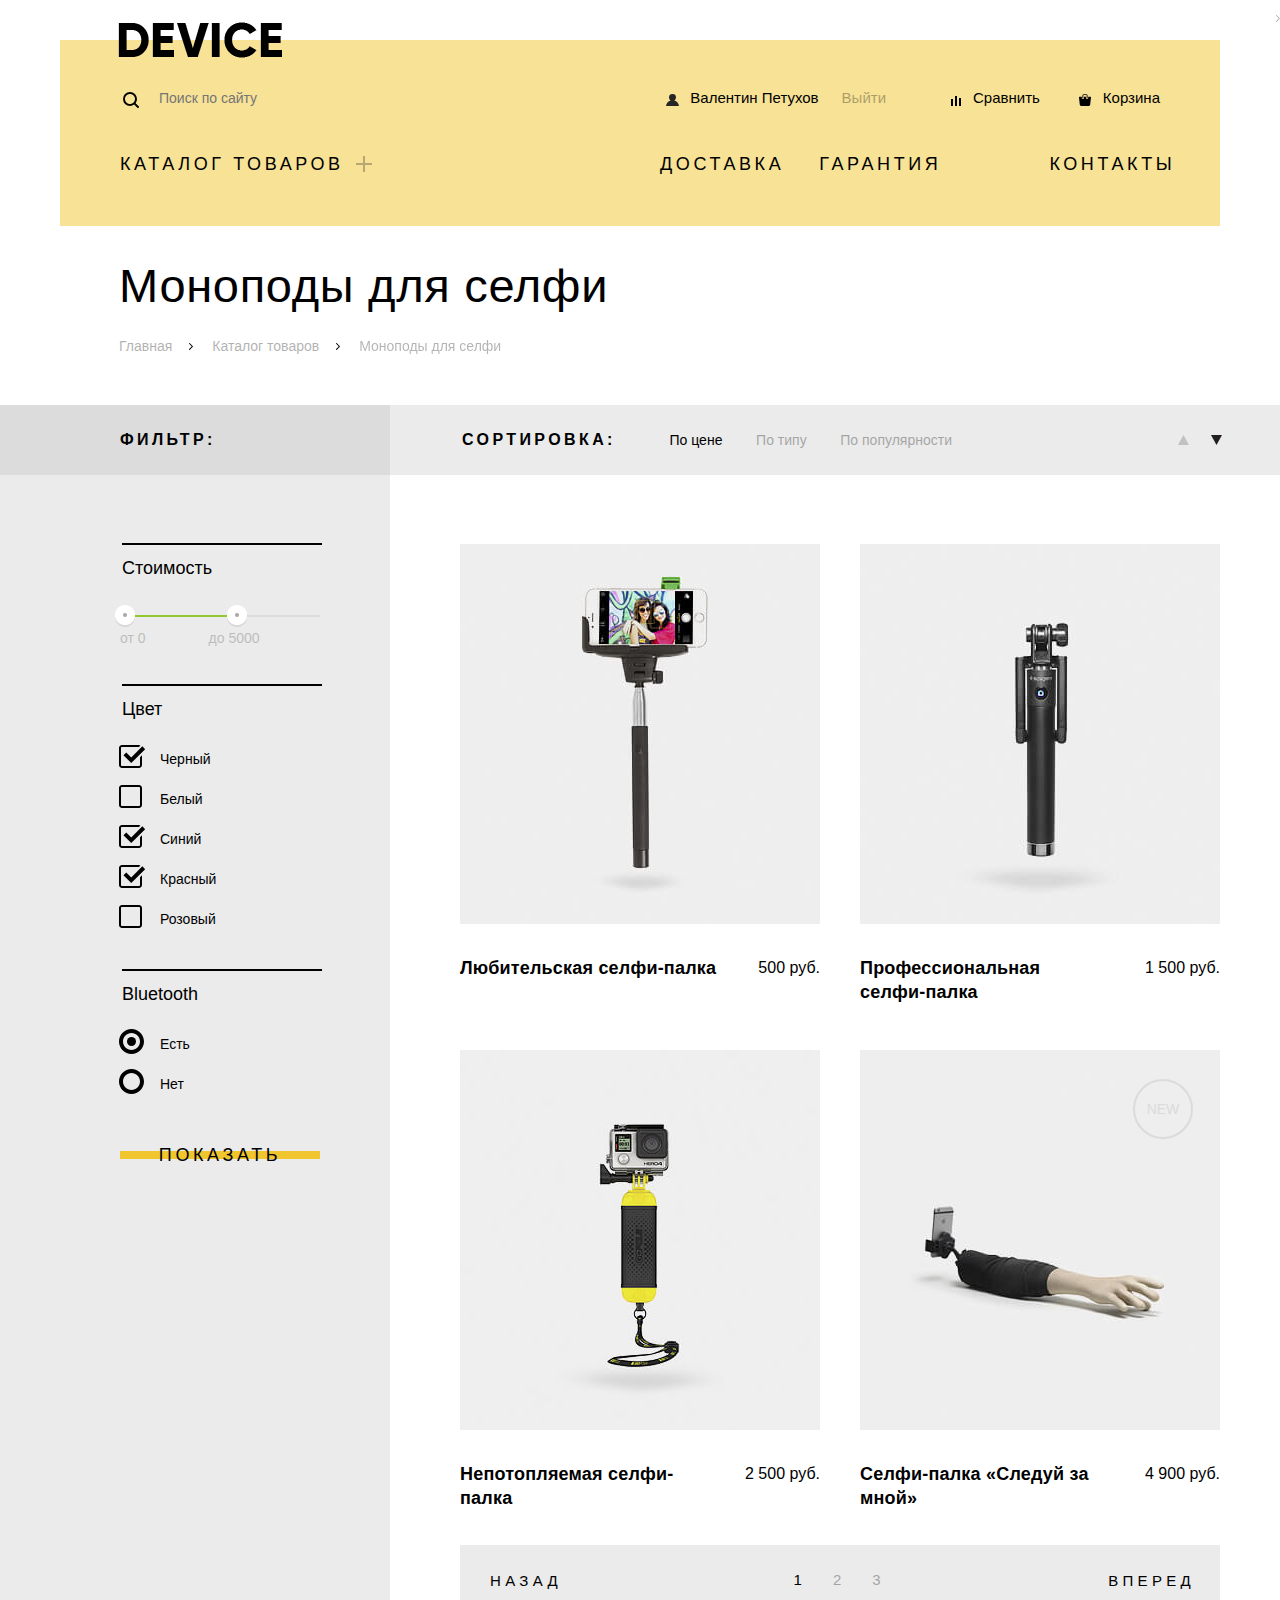
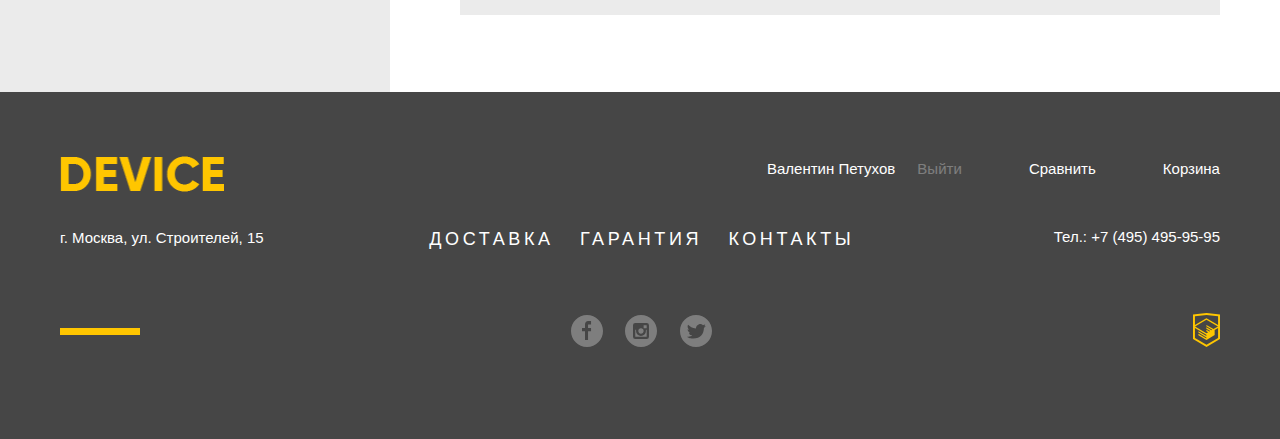
==== commit 237d10ee: "22" ====
--- a/catalog.html
+++ b/catalog.html
@@ -12,7 +12,7 @@
       <nav class="main-navigation">
         <h2 class="visually-hidden">Навигация по сайту</h2>
         <a href="index.html">
-          <img class="device-logo" src="img/logo.svg" alt="logo «DEVICE»">
+          <img class="device-logo" src="img/logo.png" alt="logo «DEVICE»" width="164" height="36">
         </a>
         <ul class="user-menu">
           <li>
@@ -54,7 +54,7 @@
             </ul>
           </li>
           <li>
-            <ul class="info-navifation">
+            <ul class="info-navigation">
               <li><a href="#">Доставка</a></li>
               <li><a href="#">Гарантия</a></li>
               <li><a href="#">Контакты</a></li>
@@ -72,157 +72,153 @@
           <li><a href="catalog.html">Каталог товаров</a></li>
           <li class="breadcrumbs-current">Моноподы для селфи</li>
         </ul>
-      </section> 
-      <section class="catalog-header">
-        <div class="container">
-          <p class="header-subtitle subtitle">Фильтр:</p>
-          <ul class="sort">
-            <li><h2 class="header-subtitle subtitle">Сортировка:</h2></li>
-            <li class="current-sort">По цене</li>
-            <li><a href="#">По типу</a></li>
-            <li><a href="#">По популярности</a></li>
-          </ul>
-          <ul class="sort-carets">
-            <li><a href="#"><img src="img/icon-up-dir.svg" alt="caret up"></a></li>
-            <li class="current-sort"><img src="img/icon-down-dir.svg" alt="caret down"></li>      
-          </ul>
-        </div>
       </section>
-      <div class="catalog-background">
-        <div class="catalog-wrapper container"> 
-          <section class="filter-form">
-            <h2 class="visually-hidden">Фильтр товаров</h2>
-            <form action="https://echo.htmlacademy.ru" method="get">
-              <fieldset class="cost">
-                <legend>Стоимость</legend>
-                <div class="range"></div>
-                <div class="range-button">
-                  <div class="min"></div>
-                  <div class="max"></div>
-                </div>
-                <ul class="diapason">
-                  <li>от 0</li>
-                  <li>до 5000</li>
-                </ul>
-              </fieldset> 
-              <fieldset class="color">
-                <legend>Цвет</legend>
-                <ul>
-                  <li>
-                    <input class="visually-hidden" type="checkbox" name="black" id="black" checked>
-                    <label for="black">Черный</label>
-                  </li>
-                  <li>
-                    <input class="visually-hidden" type="checkbox" name="white" id="white">
-                    <label for="white">Белый</label>
-                  </li>
-                  <li>
-                    <input class="visually-hidden" type="checkbox" name="blue" id="blue" checked>
-                    <label for="blue">Синий</label>
-                  </li>
-                  <li>
-                    <input class="visually-hidden" type="checkbox" name="red" id="red" checked>
-                    <label for="red">Красный</label>
-                  </li>
-                  <li>
-                    <input class="visually-hidden" type="checkbox" name="pink" id="pink">
-                    <label for="pink">Розовый</label>
-                  </li>
-                </ul>
-              </fieldset>
-              <fieldset class="bt">
-                <legend>Bluetooth</legend>
-                <ul>
-                  <li>
-                    <input class="visually-hidden" type="radio" name="availability" value="yes" id="yes" checked>
-                    <label for="yes">Есть</label>
-                  </li>
-                  <li>                  
-                    <input class="visually-hidden" type="radio" name="availability" value="no" id="no">
-                    <label for="no">Нет</label>
-                  </li>
-                </ul>    
-              </fieldset>
-              <button class="btn" type="submit">Показать</button> 
-            </form>
-          </section>
+      <div class="catalog-wrapper">
+        <section class="filter-form">
+          <form action="https://echo.htmlacademy.ru" method="get">
+            <h2 class="header-subtitle subtitle">Фильтр:</h2>
+            <fieldset class="cost">
+              <legend>Стоимость</legend>
+              <div class="range"></div>
+              <div class="range-button">
+                <div class="min"></div>
+                <div class="max"></div>
+              </div>
+              <ul class="diapason">
+                <li>от 0</li>
+                <li>до 5000</li>
+              </ul>
+            </fieldset>
+            <fieldset class="color">
+              <legend>Цвет</legend>
+              <ul>
+                <li>
+                  <input class="visually-hidden" type="checkbox" name="black" id="black" checked>
+                  <label for="black">Черный</label>
+                </li>
+                <li>
+                  <input class="visually-hidden" type="checkbox" name="white" id="white">
+                  <label for="white">Белый</label>
+                </li>
+                <li>
+                  <input class="visually-hidden" type="checkbox" name="blue" id="blue" checked>
+                  <label for="blue">Синий</label>
+                </li>
+                <li>
+                  <input class="visually-hidden" type="checkbox" name="red" id="red" checked>
+                  <label for="red">Красный</label>
+                </li>
+                <li>
+                  <input class="visually-hidden" type="checkbox" name="pink" id="pink">
+                  <label for="pink">Розовый</label>
+                </li>
+              </ul>
+            </fieldset>
+            <fieldset class="additional-field">
+              <legend>Bluetooth</legend>
+              <ul>
+                <li>
+                  <input class="visually-hidden" type="radio" name="availability" value="yes" id="yes" checked>
+                  <label for="yes">Есть</label>
+                </li>
+                <li>
+                  <input class="visually-hidden" type="radio" name="availability" value="no" id="no">
+                  <label for="no">Нет</label>
+                </li>
+              </ul>
+            </fieldset>
+            <button class="btn" type="submit">Показать</button>
+          </form>
+        </section>
+        <div class="item-wrapper">
           <section class="catalog-items">
-            <h2 class="visually-hidden">Список товаров</h2>
-            <div class="junior-stick">
-              <div class="item item-1">
-                <div class="button-wrapper">
-                  <button class="btn" type="submit">В корзину</button>
-                  <button class="compare" type="submit">Добавить к сравнению</button>
-                </div>
-              </div>
-              <ul class="item-descrition">
-                <li>
-                  <h3><a href="#">Любительская селфи-палка</a></h3>
-                </li>
-                <li>
-                  <p>500 руб.</p> 
-                </li>
-              </ul>
-            </div>
-            <div class="senior-stick">        
-              <div class="item item-2">
-                <div class="button-wrapper">
-                  <button class="btn" type="submit">В корзину</button>
-                  <button class="compare" type="submit">Добавить к сравнению</button>
-                </div>
-              </div>
-              <ul class="item-descrition">
-                <li>
-                  <h3><a href="#">Профессиональная <nobr>селфи-палка</nobr></a></h3>
-                </li>
-                <li>
-                  <p>1 500 руб.</p>
-                </li>
-              </ul>
-            </div>
-            <div class="floatable-stick">        
-              <div class="item item-3">
-                <div class="button-wrapper">
-                  <button class="btn" type="submit">В корзину</button>
-                  <button class="compare" type="submit">Добавить к сравнению</button>
-                </div>
-              </div>
-              <ul class="item-descrition">
-                <li>
-                  <h3><a href="#">Непотопляемая селфи-палка</a></h3>
-                </li>
-                <li>
-                  <p>2 500 руб.</p>
-                </li>
-              </ul>
-            </div>
-            <div class="follow-stick">        
-              <div class="item item-4">
-                <div class="button-wrapper">
-                  <button class="btn" type="submit">В корзину</button>
-                  <button class="compare" type="submit">Добавить к сравнению</button>
-                </div>
-              </div>
-              <ul class="item-descrition">
-                <li>
-                  <h3><a href="#">Селфи-палка «Следуй за мной»</a></h3>
-                </li>
-                <li>
-                  <p>4 900 руб.</p>
-                </li>
-              </ul>
-            </div>
-            <ul class="catalog-nav">
-              <li class="arrow-toggle"><a href="#">Назад</a></li>
-              <li>
-                <ul class="toggle-numbers">
-                  <li class="current-toggle"><a>1</a></li>
-                  <li class="number-toggle"><a href="#">2</a></li>
-                  <li class="number-toggle"><a href="#">3</a></li>
-                </ul>
-              </li>
-              <li class="arrow-toggle"><a href="#">Вперед</a></li>
-            </ul>
+            <div class="sort-wrapper">
+                <ul class="sort">
+                  <li><h2 class="header-subtitle subtitle">Сортировка:</h2></li>
+                  <li class="current-sort">По цене</li>
+                  <li><a href="#">По типу</a></li>
+                  <li><a href="#">По популярности</a></li>
+                </ul>
+                <ul class="sort-carets">
+                  <li><a href="#"><img src="img/icon-up-dir.svg" alt="caret up"></a></li>
+                  <li class="current-sort"><img src="img/icon-down-dir.svg" alt="caret down"></li>
+                </ul>
+              </div>
+              <div class="junior-stick">
+                <div class="item item-1">
+                  <div class="button-wrapper">
+                    <button class="btn" type="submit">В корзину</button>
+                    <button class="compare" type="submit">Добавить к сравнению</button>
+                  </div>
+                </div>
+                <ul class="item-description">
+                  <li>
+                    <h3><a href="#">Любительская селфи-палка</a></h3>
+                  </li>
+                  <li>
+                    <p>500 руб.</p>
+                  </li>
+                </ul>
+              </div>
+              <div class="senior-stick">
+                <div class="item item-2">
+                  <div class="button-wrapper">
+                    <button class="btn" type="submit">В корзину</button>
+                    <button class="compare" type="submit">Добавить к сравнению</button>
+                  </div>
+                </div>
+                <ul class="item-description">
+                  <li>
+                    <h3><a href="#">Профессиональная селфи‑палка</a></h3>
+                  </li>
+                  <li>
+                    <p>1 500 руб.</p>
+                  </li>
+                </ul>
+              </div>
+              <div class="floatable-stick">
+                <div class="item item-3">
+                  <div class="button-wrapper">
+                    <button class="btn" type="submit">В корзину</button>
+                    <button class="compare" type="submit">Добавить к сравнению</button>
+                  </div>
+                </div>
+                <ul class="item-description">
+                  <li>
+                    <h3><a href="#">Непотопляемая селфи-палка</a></h3>
+                  </li>
+                  <li>
+                    <p>2 500 руб.</p>
+                  </li>
+                </ul>
+              </div>
+              <div class="follow-stick">
+                <div class="item item-4">
+                  <div class="button-wrapper">
+                    <button class="btn" type="submit">В корзину</button>
+                    <button class="compare" type="submit">Добавить к сравнению</button>
+                  </div>
+                </div>
+                <ul class="item-description">
+                  <li>
+                    <h3><a href="#">Селфи-палка «Следуй за мной»</a></h3>
+                  </li>
+                  <li>
+                    <p>4 900 руб.</p>
+                  </li>
+                </ul>
+              </div>
+              <ul class="catalog-nav">
+                <li class="arrow-toggle"><a href="#">Назад</a></li>
+                <li>
+                  <ul class="toggle-numbers">
+                    <li class="current-toggle"><a>1</a></li>
+                    <li class="number-toggle"><a href="#">2</a></li>
+                    <li class="number-toggle"><a href="#">3</a></li>
+                  </ul>
+                </li>
+                <li class="arrow-toggle"><a href="#">Вперед</a></li>
+              </ul>
           </section>
         </div>
       </div>
@@ -231,7 +227,7 @@
       <div class="container">
         <div class="right">
           <a href="index.html">
-            <img class="device-logo" src="img/logo-1.svg" alt="logo «DEVICE»">
+            <img class="device-logo" src="img/logo-1.png" alt="logo «DEVICE»" width="164" height="36">
           </a>
           <p id="map-longdesc">г. Москва, ул. Строителей, 15</p>
         </div>
@@ -264,4 +260,3 @@
   </body>
 </html>
 
-  --- a/css/style.css
+++ b/css/style.css
@@ -123,7 +123,7 @@
     .main-navigation {
         width: 1040px;
         margin: 0 auto;
-        padding-top: 20px;
+        padding-top: 18px;
         padding-bottom: 145px;
     }
 
@@ -142,22 +142,25 @@
 
     .user-links {
         display: flex;
+        justify-content: flex-end;
     }
 
     .third-link {
         margin-left: 38px;
     }
-    
+
     .second-link {
-        margin-left: 210px;
+        margin-left: 216px;
     }
 
     .user-menu form {
         position: relative;
+        margin-top: 1px;
     }
 
     .search-input {
         border: none;
+        border-bottom: 2px solid transparent;
         background-color: transparent;
         height: 49px;
         width: 355px;
@@ -212,7 +215,7 @@
         font-weight: 300;
         line-height: 30px;
         position: relative;
-        padding-left: 27px;
+        padding-left: 25px;
     }
 
     .user-links a::before {
@@ -253,7 +256,7 @@
         line-height: 24px;
         text-transform: uppercase;
         letter-spacing: 3.6px;
-        margin-top: 30px;
+        margin-top: 29px;
         display: flex;
         justify-content: space-between;
     }
@@ -288,18 +291,18 @@
         opacity: .3;
     }
 
-    .info-navifation {
+    .info-navigation {
         display: flex;
         width: 500px;
         justify-content: space-between;
     }
 
-    .info-navifation li:nth-of-type(3) {
+    .info-navigation li:nth-of-type(3) {
         margin-right: 0;
         margin-left: 108px;
     }
 
-    .info-navifation li:nth-of-type(2) {
+    .info-navigation li:nth-of-type(2) {
         margin-left: 35px;
     }
 
@@ -330,12 +333,12 @@
     }
 
     .inner-header .second-link {
-        margin-left: 55px;
+        margin-left: 62px;
     }
 
     .inner-header .exit-link {
         padding-left: 0;
-        margin-left: 27px;
+        margin-left: 23px;
     }
 
     .inner-header .main-navigation {
@@ -346,13 +349,12 @@
 
     .slider {
         position: relative;
+        margin-top: -110px;
     }
 
     .sliders {
-        position: relative;
         display: flex;
         justify-content: space-around;
-        bottom: 111px;
         min-height: 506px;
     }
 
@@ -372,7 +374,7 @@
         position: absolute;
         width: 95px;
         height: 12px;
-        top: 206px;
+        bottom: 177px;
         right: 65px;
         z-index: 1;
     }
@@ -400,10 +402,6 @@
         display: flex;
     }
 
-    .second-slider {
-        left: 9px;
-    }
-
     .slider-title {
         font-size: 47px;
         line-height: 56px;
@@ -412,16 +410,6 @@
     .picture {
         margin-left: 28px;
         margin-top: 0;
-    }
-
-    .second-slider .picture{
-        margin-top: 12px;
-        margin-left: 35px;
-    }
-
-    .third-slider .picture {
-        margin-top: 63px;
-        margin-left: 10px;
     }
 
     .description {
@@ -442,12 +430,6 @@
         display: block;
     }
 
-    .third-slider .description {
-        position: relative;
-        width: 505px;
-        margin-right: 35px;
-    }
-
     .description h3 {
         letter-spacing: 0.7px;
         margin-bottom: 20px;
@@ -457,6 +439,26 @@
     .description p {
         letter-spacing: 0.14px;
         margin-bottom: 43px;
+    }
+
+    .second-slider .description {
+        margin-right: 11px;
+    }
+
+    .second-slider .picture{
+        margin-top: 12px;
+        margin-left: 47px;
+    }
+
+    .third-slider .picture {
+        margin-top: 63px;
+        margin-left: 10px;
+    }
+
+    .third-slider .description {
+        position: relative;
+        width: 505px;
+        margin-right: 35px;
     }
 
     .slider-number {
@@ -483,7 +485,7 @@
         text-align: left;
         width: 160px;
     }
-    
+
     td:nth-of-type(1) {
         width: 154px;
     }
@@ -501,7 +503,7 @@
     .popular ul {
         display: flex;
         justify-content: space-between;
-        margin-top: -28px;
+        margin-top: 85px;
         margin-bottom: 165px;
     }
 
@@ -638,7 +640,7 @@
     .logotypes {
         display: flex;
         justify-content: space-between;
-        margin-bottom: 106px;
+        margin-bottom: 104px;
     }
 
     .logo {
@@ -703,7 +705,7 @@
         margin-top: 66px;
         margin-bottom: 53px;
     }
-    
+
     .about li {
         font-family: 'Gilroy ExtraBold', Arial, sans-serif;
         font-size: 16px;
@@ -757,7 +759,7 @@
     }
 
     .breadcrumbs-section {
-        margin-bottom: 40px;
+        margin-bottom: 41px;
     }
 
     .breadcrumbs-section p {
@@ -807,34 +809,32 @@
     }
 
     .catalog-header {
-        background: 
-            linear-gradient(to right, #dbdbdb 36.8%, #ebebeb 36.8%, #ebebeb); 
-        padding: 19px 0 20px 0;
-    }
-
-    .catalog-header p, .catalog-header ul, .catalog-header h2 {
+        display: flex;
+    }
+
+    .filter-form sort, .filter-form .sort-carets, .filter-form h2 {
         margin: 0;
     }
 
-    .catalog-header p, .catalog-header h2 {
-        letter-spacing: 4px;
-    }
-
-    .catalog-header .container {
+    .filter-form h2, .catalog-items h2 {
+        letter-spacing: 3.4px;
+    }
+
+    .sort-wrapper {
+        position: absolute;
+        display: flex;
+        align-items: center;
+        justify-content: space-between;
+        width: 782px;
+        top: -75px;
+        left: 50px;
+    }
+
+    .sort-wrapper .sort {
         display: flex;
         justify-content: space-between;
         align-items: center;
-    }
-
-    .catalog-header p {
-        margin-left: 59px;
-    }
-
-    .catalog-header .sort {
-        display: flex;
-        justify-content: space-between;
-        align-items: center;
-        width: 484px;
+        width: 490px;
         margin-left: 22px;
     }
 
@@ -842,7 +842,7 @@
         font-family: 'Open Sans', Arial, sans-serif;
         font-size: 14px;
         line-height: 18px;
-        margin-left: 15px;
+        margin-left: 20px;
     }
 
     .sort a {
@@ -878,25 +878,35 @@
         opacity: 1;
     }
 
-    .catalog-background {
-        background: 
-            linear-gradient(to right, #ebebeb  36.8%, #fff 36.8%, #fff);
-        width: 100%;
-        z-index: -1;
-    }
-
     .catalog-wrapper {
         display: flex;
         justify-content: space-between;
     }
 
     .filter-form {
-        width: 220px;
-    }
+        position: relative;
+        display: flex;
+        justify-content: flex-end;
+        width: calc(100vw - ((100vw - 1160px) / 2));
+        padding-right: 70px;
+        padding-left: calc(((100vw - 1160px) / 2) + 60px);
+        background-color: #ebebeb;
+        border-top: 70px solid #dcdcdc;
+    }
+
+    .filter-form {
+      width: 200px;
+    }
+
+    .filter-form .header-subtitle {
+      height: 70px;
+      line-height: 70px;
+      margin-bottom: 81px;
+    }
+
 
     .filter-form form {
-        margin-left: 46px;
-        margin-top: 81px;
+        margin-top: -70px;
     }
 
     .filter-form legend {
@@ -907,13 +917,15 @@
         content: '';
         position: absolute;
         top: -13px;
-        width: 201px;
+        width: 200px;
         height: 2px;
         background-color: #000;
     }
 
     fieldset {
         border: none;
+        padding: 0;
+        margin: 0 0 16px;
     }
 
     legend {
@@ -937,10 +949,9 @@
     }
 
     .range {
-        margin-top: 29px;
-        width: 196px;
+        margin-top: 35px;
         height: 2px;
-        background: linear-gradient(to right, #91c92f 65%, #dbdbdb 65%);
+        background: linear-gradient(to right, #91c92f 55%, #dbdbdb 55%);
     }
 
     .range-button {
@@ -964,7 +975,7 @@
 
     .range-button .max {
         top: -13px;
-        right: 67px;
+        right: 72px;
     }
 
     .range-button .min:active, .range-button .max:active {
@@ -978,7 +989,7 @@
         opacity: .2;
         display: flex;
         margin-top: 9px;
-        margin-bottom: 37px;
+        margin-bottom: 31px;
     }
 
     .diapason li:nth-of-type(1) {
@@ -989,7 +1000,7 @@
         margin-bottom: 18px;
     }
 
-    .color label:before, .bt label:before {
+    .color label:before, .additional-field label:before {
         content: '';
         position: absolute;
         left: -41px;
@@ -998,7 +1009,7 @@
     }
 
     .color label:before {
-        bottom: 0;
+        bottom: -1px;
         width: 27px;
         height: 23px;
         background-image: url('../img/checkbox-off.svg');
@@ -1008,18 +1019,23 @@
         background-image: url('../img/checkbox-on.svg');
     }
 
-    .bt label:before {
+    .color ul {
+        margin-top: 18px;
+        margin-bottom: 25px;
+    }
+
+    .additional-field label:before {
         bottom: -2px;
         width: 25px;
         height: 25px;
         background-image: url('../img/radio-off.svg');
     }
 
-    .bt ul {
-        margin-top: 11px;
-    }
-
-    .bt input:checked ~ label:before {
+    .additional-field ul {
+        margin-top: 18px;
+    }
+
+    .additional-field input:checked ~ label:before {
         background-image: url('../img/radio-on.svg');
     }
 
@@ -1034,7 +1050,12 @@
     .filter-form .btn {
         width: 200px;
         margin-top: 7px;
-        margin-left: 13px;
+    }
+
+    .item-wrapper {
+        position: relative;
+        width: calc((100vw - (330px + 830px) /2 ) + 830px);
+        border-top: 70px solid #ebebeb;
     }
 
     .catalog-items {
@@ -1042,7 +1063,8 @@
         justify-content: space-between;
         flex-wrap: wrap;
         width: 760px;
-        padding-top: 68px;
+        padding-top: 69px;
+        padding-left: 70px;
     }
 
     .item {
@@ -1069,16 +1091,33 @@
         background-image: url('../img/item-4.jpg');
     }
 
-    .item-descrition {
+    .item-4:after {
+        content: 'NEW';
+        font-family: 'Gilroy ExtraBold', Arial, sans-serif;
+        font-size: 14px;
+        line-height: 24px;
+        position: absolute;
+        width: 56px;
+        height: 40px;
+        color: #dbdbdb;
+        border: 2px solid #dbdbdb;
+        border-radius: 50%;
+        text-align: center;
+        top: 29px;
+        right: 27px;
+        padding-top: 16px;
+    }
+
+    .item-description {
         display: flex;
         justify-content: space-between;
     }
 
-    .item-descrition li:nth-of-type(1) {
+    .item-description li:nth-of-type(1) {
         width: 260px;
     }
 
-    .item-descrition h3 {
+    .item-description h3 {
         font-family: 'Gilroy ExtraBold', Arial, sans-serif;
         font-size: 18px;
         line-height: 24px;
@@ -1086,7 +1125,7 @@
         letter-spacing: 0.2px;
     }
 
-    .item-descrition p {
+    .item-description p {
         font-family: 'Open Sans Light', Arial, sans-serif;
         font-size: 16px;
         line-height: 24px;
@@ -1120,6 +1159,7 @@
         top: 0;
         right: 0;
         background-color: rgba(238, 238, 238, 0.7);
+        z-index: 1;
     }
 
     .item:hover .button-wrapper::before, .item:focus .button-wrapper::before {
@@ -1127,7 +1167,7 @@
     }
 
     .item:hover .button-wrapper, .item:hover .button-wrapper {
-        display: block;   
+        display: block;
     }
 
     .compare {
@@ -1139,6 +1179,7 @@
         border: none;
         opacity: .5;
         position: relative;
+        z-index: 1;
     }
 
     .compare:hover {
@@ -1184,7 +1225,7 @@
 
     .arrow-toggle a:active {
         opacity: .3;
-        background-color: #d9d9d9; 
+        background-color: #d9d9d9;
     }
 
     .number-toggle a {
@@ -1242,7 +1283,7 @@
     .footer-navigation {
         display: flex;
         justify-content: space-between;
-        
+
     }
 
     .social {
@@ -1283,7 +1324,6 @@
     .left {
         position: relative;
         display: flex;
-        justify-content: right;
         flex-wrap: wrap;
         width: 318px;
         flex-direction: column;
@@ -1291,15 +1331,17 @@
     }
 
     .footer-menu {
+        justify-content: space-between;
         position: absolute;
         margin-top: 0px;
-        width: 320px;
+        width: 324px;
         right: 0;
+        top: -2px
     }
 
     .footer-menu a {
         position: relative;
-        padding-left: 20px;
+        padding-left: 25px;
         margin: 0;
     }
 
@@ -1333,7 +1375,7 @@
     }
 
     .inner-footer .footer-menu {
-        width: 472px;
+        width: 478px;
     }
 
     .inner-footer .exit-link {
@@ -1475,7 +1517,6 @@
     .visual {
         display: block;
     }
-    
-
-    
-      +
+
+
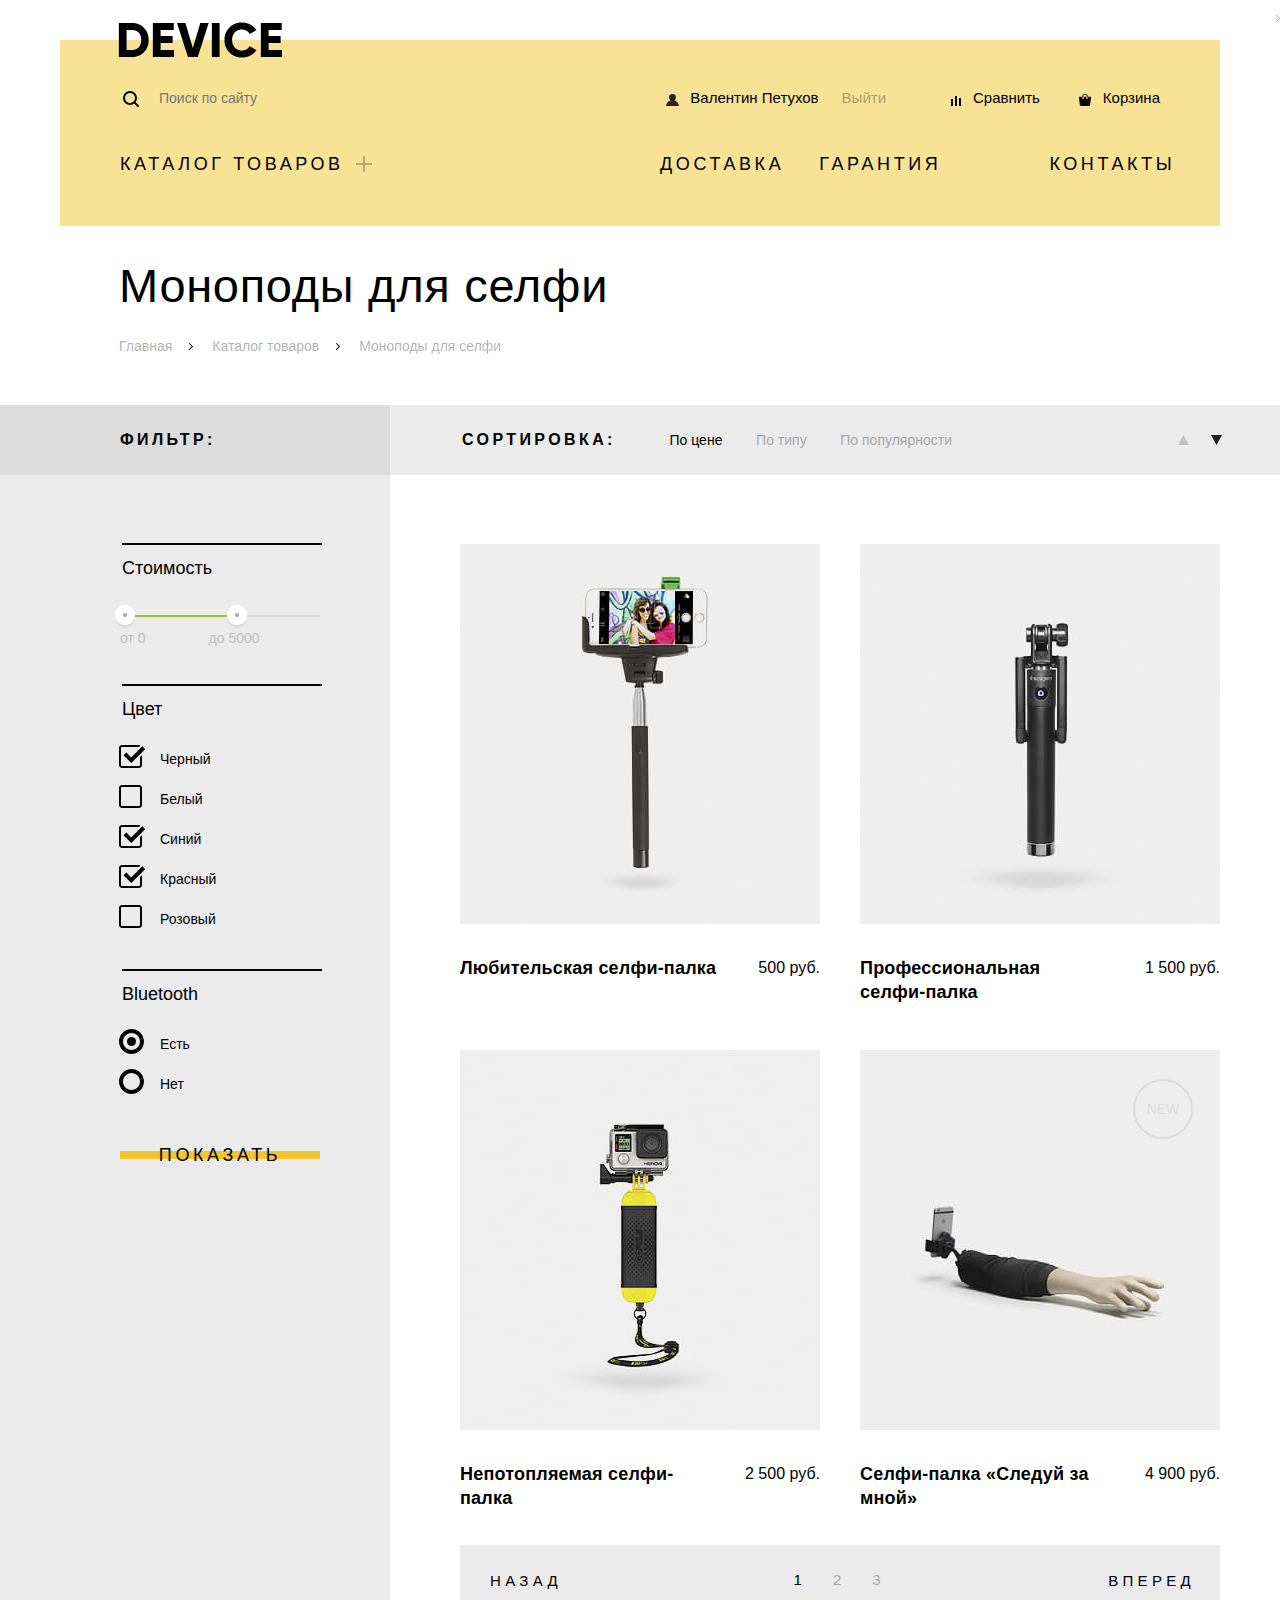
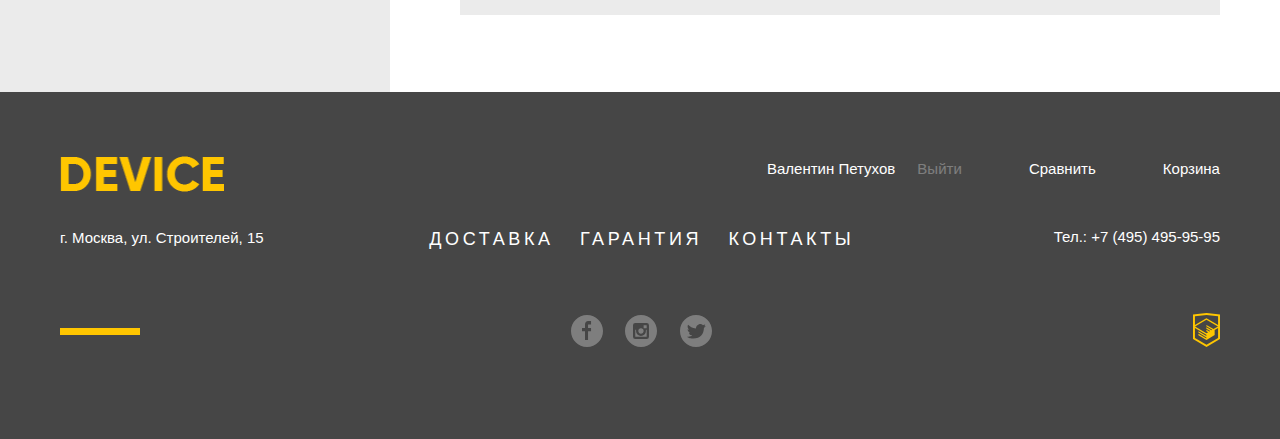
==== commit f1754fd1: "26" ====
--- a/catalog.html
+++ b/catalog.html
@@ -133,17 +133,18 @@
         <div class="item-wrapper">
           <section class="catalog-items">
             <div class="sort-wrapper">
-                <ul class="sort">
-                  <li><h2 class="header-subtitle subtitle">Сортировка:</h2></li>
-                  <li class="current-sort">По цене</li>
-                  <li><a href="#">По типу</a></li>
-                  <li><a href="#">По популярности</a></li>
-                </ul>
-                <ul class="sort-carets">
-                  <li><a href="#"><img src="img/icon-up-dir.svg" alt="caret up"></a></li>
-                  <li class="current-sort"><img src="img/icon-down-dir.svg" alt="caret down"></li>
-                </ul>
-              </div>
+              <ul class="sort">
+                <li><h2 class="header-subtitle subtitle">Сортировка:</h2></li>
+                <li class="current-sort">По цене</li>
+                <li><a href="#">По типу</a></li>
+                <li><a href="#">По популярности</a></li>
+              </ul>
+              <ul class="sort-carets">
+                <li><a href="#"><img src="img/icon-up-dir.svg" alt="caret up"></a></li>
+                <li class="current-sort"><img src="img/icon-down-dir.svg" alt="caret down"></li>
+              </ul>
+            </div>
+            <div class="items-list">
               <div class="junior-stick">
                 <div class="item item-1">
                   <div class="button-wrapper">
@@ -208,17 +209,18 @@
                   </li>
                 </ul>
               </div>
-              <ul class="catalog-nav">
-                <li class="arrow-toggle"><a href="#">Назад</a></li>
-                <li>
-                  <ul class="toggle-numbers">
-                    <li class="current-toggle"><a>1</a></li>
-                    <li class="number-toggle"><a href="#">2</a></li>
-                    <li class="number-toggle"><a href="#">3</a></li>
-                  </ul>
-                </li>
-                <li class="arrow-toggle"><a href="#">Вперед</a></li>
-              </ul>
+            </div>
+            <ul class="catalog-nav">
+              <li class="arrow-toggle"><a href="#">Назад</a></li>
+              <li>
+                <ul class="toggle-numbers">
+                  <li class="current-toggle"><a>1</a></li>
+                  <li class="number-toggle"><a href="#">2</a></li>
+                  <li class="number-toggle"><a href="#">3</a></li>
+                </ul>
+              </li>
+              <li class="arrow-toggle"><a href="#">Вперед</a></li>
+            </ul>
           </section>
         </div>
       </div>
--- a/css/style.css
+++ b/css/style.css
@@ -43,16 +43,17 @@
     .visually-hidden:not(:focus):not(:active),
     input[type="checkbox"].visually-hidden,
     input[type="radio"].visually-hidden {
-    position: absolute;
-    width: 1px;
-    height: 1px;
-    margin: -1px;
-    border: 0;
-    padding: 0;
-    white-space: nowrap;
-    clip-path: inset(100%);
-    clip: rect(0 0 0 0);
-    overflow: hidden;
+        position: absolute;
+        width: 1px;
+        height: 1px;
+        margin: -1px;
+        border: 0;
+        padding: 0;
+        white-space: nowrap;
+        -webkit-clip-path: inset(100%);
+        clip-path: inset(100%);
+        clip: rect(0 0 0 0);
+        overflow: hidden;
     }
 
     h1, h2, h3, a, button {
@@ -78,6 +79,7 @@
         border: none;
         background-color: transparent;
         overflow: hidden;
+        -webkit-box-sizing: border-box;
         box-sizing: border-box;
         z-index: 1;
         letter-spacing: 3.6px;
@@ -93,11 +95,16 @@
         top: 16px;
         right: 0;
         z-index: -1;
+        -webkit-transition: all 0.3s ease-in-out;
+        -o-transition: all 0.3s ease-in-out;
         transition: all 0.3s ease-in-out;
     }
 
     .btn:hover::before, .btn:focus::before {
-        transform: scale(7);
+        -webkit-transform: scale(7);
+        -ms-transform: scale(7);
+        -o-transform: scale(7);
+           transform: scale(7);
     }
 
     .btn:active {
@@ -134,15 +141,32 @@
     }
 
     .user-menu {
-        display: flex;
-        flex-wrap: wrap;
-        justify-content: space-between;
-        align-items: center;
+        display: -webkit-box;
+        display: -ms-flexbox;
+        display: -webkit-flex;
+        display: flex;
+        -ms-flex-wrap: wrap;
+        -webkit-flex-wrap: wrap;
+                flex-wrap: wrap;
+        -webkit-box-pack: justify;
+        -ms-flex-pack: justify;
+        -webkit-justify-content: space-between;
+                justify-content: space-between;
+        -webkit-box-align: center;
+        -ms-flex-align: center;
+        -webkit-align-items: center;
+                align-items: center;
     }
 
     .user-links {
-        display: flex;
-        justify-content: flex-end;
+        display: -webkit-box;
+        display: -ms-flexbox;
+        display: -webkit-flex;
+        display: flex;
+        -webkit-box-pack: end;
+        -ms-flex-pack: end;
+        -webkit-justify-content: flex-end;
+                justify-content: flex-end;
     }
 
     .third-link {
@@ -174,7 +198,7 @@
         width: 16px;
         height: 16px;
         background-image: url('../img/search.svg');
-        top: 18px;
+        top: 17px;
         left: 3px;
     }
 
@@ -257,8 +281,14 @@
         text-transform: uppercase;
         letter-spacing: 3.6px;
         margin-top: 29px;
-        display: flex;
-        justify-content: space-between;
+        display: -webkit-box;
+        display: -ms-flexbox;
+        display: -webkit-flex;
+        display: flex;
+        -webkit-box-pack: justify;
+        -ms-flex-pack: justify;
+        -webkit-justify-content: space-between;
+                justify-content: space-between;
     }
 
     .sub-categories a {
@@ -292,9 +322,15 @@
     }
 
     .info-navigation {
+        display: -webkit-box;
+        display: -ms-flexbox;
+        display: -webkit-flex;
         display: flex;
         width: 500px;
-        justify-content: space-between;
+        -webkit-box-pack: justify;
+        -ms-flex-pack: justify;
+        -webkit-justify-content: space-between;
+                justify-content: space-between;
     }
 
     .info-navigation li:nth-of-type(3) {
@@ -308,8 +344,13 @@
 
     .sub-categories {
         position: absolute;
-        display: flex;
-        flex-wrap: wrap;
+        display: -webkit-box;
+        display: -ms-flexbox;
+        display: -webkit-flex;
+        display: flex;
+        -ms-flex-wrap: wrap;
+        -webkit-flex-wrap: wrap;
+                flex-wrap: wrap;
         width: 1100px;
         left: -60px;
         padding-left: 60px;
@@ -353,9 +394,14 @@
     }
 
     .sliders {
-        display: flex;
+        display: -ms-flexbox;
+        display: -webkit-box;
+        display: -webkit-flex;
+        display: flex;
+        -ms-flex-pack: distribute;
+        -webkit-justify-content: space-around;
         justify-content: space-around;
-        min-height: 506px;
+        min-height: 576px;
     }
 
     .first-slider {
@@ -374,7 +420,7 @@
         position: absolute;
         width: 95px;
         height: 12px;
-        bottom: 177px;
+        bottom: 247px;
         right: 65px;
         z-index: 1;
     }
@@ -399,6 +445,9 @@
     #btn-1:checked ~ .first-slider,
     #btn-2:checked ~ .second-slider,
     #btn-3:checked ~ .third-slider {
+        display: -ms-flexbox;
+        display: -webkit-box;
+        display: -webkit-flex;
         display: flex;
     }
 
@@ -501,9 +550,14 @@
     }
 
     .popular ul {
-        display: flex;
-        justify-content: space-between;
-        margin-top: 85px;
+        display: -webkit-box;
+        display: -ms-flexbox;
+        display: -webkit-flex;
+        display: flex;
+        -webkit-box-pack: justify;
+        -ms-flex-pack: justify;
+        -webkit-justify-content: space-between;
+                justify-content: space-between;
         margin-bottom: 165px;
     }
 
@@ -513,17 +567,29 @@
     }
 
     .img-container {
+        display: -webkit-box;
+        display: -ms-flexbox;
+        display: -webkit-flex;
         display: flex;
         width: 160px;
         height: 160px;
         background-color: #f7e296;
         margin-bottom: 33px;
-        justify-content: center;
-        align-items: center;
+        -webkit-box-pack: center;
+        -ms-flex-pack: center;
+        -webkit-justify-content: center;
+                justify-content: center;
+        -webkit-box-align: center;
+        -ms-flex-align: center;
+        -webkit-align-items: center;
+                align-items: center;
     }
 
     .monopod-align {
-        align-items: flex-end;
+        -webkit-box-align: end;
+        -ms-flex-align: end;
+        -webkit-align-items: flex-end;
+                align-items: flex-end;
     }
 
     .popular-item h3 {
@@ -548,16 +614,20 @@
     }
 
     .services .container {
-        display: flex;
-    }
-
+        position: relative;
+        display: -webkit-box;
+        display: -ms-flexbox;
+        display: -webkit-flex;
+        display: flex;
+    }
+/*
     .buttons-wrapper {
         position: relative;
     }
-
+*/
     .services-btn {
         position: absolute;
-        bottom: 53px;
+        top: -35px;
     }
 
     .services-btn li {
@@ -587,7 +657,7 @@
         height: 319px;
         background-color: #000000;
         display: block;
-        top: -100px;
+        top: -102px;
         left: 277px;
     }
 
@@ -637,9 +707,19 @@
         background-position: 533px 0px;
     }
 
+    .visual {
+        display: block;
+    }
+
     .logotypes {
-        display: flex;
-        justify-content: space-between;
+        display: -webkit-box;
+        display: -ms-flexbox;
+        display: -webkit-flex;
+        display: flex;
+        -webkit-box-pack: justify;
+        -ms-flex-pack: justify;
+        -webkit-justify-content: space-between;
+                justify-content: space-between;
         margin-bottom: 104px;
     }
 
@@ -676,9 +756,15 @@
     }
 
     .info-wrapper {
-        display: flex;
-        position: relative;
-        justify-content: space-between;
+        display: -webkit-box;
+        display: -ms-flexbox;
+        display: -webkit-flex;
+        display: flex;
+        position: relative;
+        -webkit-box-pack: justify;
+        -ms-flex-pack: justify;
+        -webkit-justify-content: space-between;
+                justify-content: space-between;
         margin-bottom: 83px;
     }
 
@@ -770,8 +856,14 @@
     }
 
     .breadcrumbs {
-        display: flex;
-        justify-content: flex-start;
+        display: -webkit-box;
+        display: -ms-flexbox;
+        display: -webkit-flex;
+        display: flex;
+        -webkit-box-pack: start;
+        -ms-flex-pack: start;
+        -webkit-justify-content: flex-start;
+                justify-content: flex-start;
         margin-left: 59px;
     }
 
@@ -809,6 +901,9 @@
     }
 
     .catalog-header {
+        display: -webkit-box;
+        display: -ms-flexbox;
+        display: -webkit-flex;
         display: flex;
     }
 
@@ -822,18 +917,48 @@
 
     .sort-wrapper {
         position: absolute;
-        display: flex;
-        align-items: center;
-        justify-content: space-between;
+        display: -webkit-box;
+        display: -ms-flexbox;
+        display: -webkit-flex;
+        display: flex;
+        -webkit-box-align: center; 
+        -ms-flex-align: center;
+        -webkit-align-items: center;
+                align-items: center;
+        -webkit-box-pack: justify;
+        -ms-flex-pack: justify;
+        -webkit-justify-content: space-between;
+                justify-content: space-between;
         width: 782px;
         top: -75px;
         left: 50px;
     }
 
+    .items-list {
+        display: -webkit-box;
+        display: -ms-flexbox;
+        display: -webkit-flex;
+        -webkit-box-pack: justify;
+        -ms-flex-pack: justify;
+        -webkit-justify-content: space-between;
+                justify-content: space-between;
+        justify-content: space-between;
+        flex-wrap: wrap;
+    }
+
     .sort-wrapper .sort {
-        display: flex;
-        justify-content: space-between;
-        align-items: center;
+        display: -webkit-box;
+        display: -ms-flexbox;
+        display: -webkit-flex;
+        display: flex;
+        -webkit-box-pack: justify;
+        -ms-flex-pack: justify;
+        -webkit-justify-content: space-between;
+                justify-content: space-between;
+        -webkit-box-align: center;
+        -ms-flex-align: center;
+        -webkit-align-items: center;
+                align-items: center;
         width: 490px;
         margin-left: 22px;
     }
@@ -861,8 +986,14 @@
     }
 
     .sort-carets {
-        display: flex;
-        justify-content: space-between;
+        display: -webkit-box;
+        display: -ms-flexbox;
+        display: -webkit-flex;
+        display: flex;
+        -webkit-box-pack: justify;
+        -ms-flex-pack: justify;
+        -webkit-justify-content: space-between;
+                justify-content: space-between;
         width: 44px;
     }
 
@@ -879,29 +1010,43 @@
     }
 
     .catalog-wrapper {
-        display: flex;
-        justify-content: space-between;
+        display: -webkit-box;
+        display: -ms-flexbox;
+        display: -webkit-flex;
+        display: flex;
+        -webkit-box-pack: justify;
+        -ms-flex-pack: justify;
+        -webkit-justify-content: space-between;
+                justify-content: space-between;
     }
 
     .filter-form {
         position: relative;
-        display: flex;
-        justify-content: flex-end;
+        display: -webkit-box;
+        display: -ms-flexbox;
+        display: -webkit-flex;
+        display: flex;
+        -webkit-box-pack: end;
+        -ms-flex-pack: end;
+        -webkit-justify-content: flex-end;
+                justify-content: flex-end;
+        width: -webkit-calc(100vw - ((100vw - 1160px) / 2));
         width: calc(100vw - ((100vw - 1160px) / 2));
         padding-right: 70px;
+        padding-left: -webkit-calc(((100vw - 1160px) / 2) + 60px);
         padding-left: calc(((100vw - 1160px) / 2) + 60px);
         background-color: #ebebeb;
         border-top: 70px solid #dcdcdc;
     }
 
     .filter-form {
-      width: 200px;
+        width: 200px;
     }
 
     .filter-form .header-subtitle {
-      height: 70px;
-      line-height: 70px;
-      margin-bottom: 81px;
+        height: 70px;
+        line-height: 70px;
+        margin-bottom: 81px;
     }
 
 
@@ -941,6 +1086,9 @@
         position: relative;
         margin-left: 40px;
         cursor: pointer;
+        -webkit-user-select: none;
+        -moz-user-select: none;
+        -ms-user-select: none;
         user-select: none;
     }
 
@@ -951,6 +1099,9 @@
     .range {
         margin-top: 35px;
         height: 2px;
+        background: -webkit-gradient(linear, left top, right top, color-stop(55%, #91c92f), color-stop(55%, #dbdbdb));
+        background: -webkit-linear-gradient(left, #91c92f 55%, #dbdbdb 55%);
+        background: -o-linear-gradient(left, #91c92f 55%, #dbdbdb 55%);
         background: linear-gradient(to right, #91c92f 55%, #dbdbdb 55%);
     }
 
@@ -987,6 +1138,9 @@
         font-size: 14px;
         line-height: 24px;
         opacity: .2;
+        display: -webkit-box;
+        display: -ms-flexbox;
+        display: -webkit-flex;
         display: flex;
         margin-top: 9px;
         margin-bottom: 31px;
@@ -1054,14 +1208,23 @@
 
     .item-wrapper {
         position: relative;
-        width: calc((100vw - (330px + 830px) /2 ) + 830px);
+        width: -webkit-calc((100vw - (330px + 830px) /2 ) + 830px);
+        width: calc(((100% - 1160px) /2 ) + 830px);
         border-top: 70px solid #ebebeb;
     }
 
     .catalog-items {
-        display: flex;
-        justify-content: space-between;
-        flex-wrap: wrap;
+        display: -webkit-box;
+        display: -ms-flexbox;
+        display: -webkit-flex;
+        display: flex;
+        -webkit-box-pack: justify;
+        -ms-flex-pack: justify;
+        -webkit-justify-content: space-between;
+                justify-content: space-between;
+        -ms-flex-wrap: wrap;
+        -webkit-flex-wrap: wrap;
+                flex-wrap: wrap;
         width: 760px;
         padding-top: 69px;
         padding-left: 70px;
@@ -1109,8 +1272,14 @@
     }
 
     .item-description {
-        display: flex;
-        justify-content: space-between;
+        display: -webkit-box;
+        display: -ms-flexbox;
+        display: -webkit-flex;
+        display: flex;
+        -webkit-box-pack: justify;
+        -ms-flex-pack: justify;
+        -webkit-justify-content: space-between;
+                justify-content: space-between;
     }
 
     .item-description li:nth-of-type(1) {
@@ -1191,9 +1360,18 @@
     }
 
     .catalog-nav {
-        display: flex;
-        justify-content: space-between;
-        align-items: center;
+        display: -webkit-box;
+        display: -ms-flexbox;
+        display: -webkit-flex;
+        display: flex;
+        -webkit-box-pack: justify;
+        -ms-flex-pack: justify;
+        -webkit-justify-content: space-between;
+                justify-content: space-between;
+        -webkit-box-align: center;
+        -ms-flex-align: center;
+        -webkit-align-items: center;
+                align-items: center;
         width: 760px;
         background-color: #ebebeb;
         margin-top: -11px;
@@ -1207,6 +1385,9 @@
     }
 
     .toggle-numbers {
+        display: -webkit-box;
+        display: -ms-flexbox;
+        display: -webkit-flex;
         display: flex;
         margin-left: 9px;
     }
@@ -1251,8 +1432,14 @@
     }
 
     .main-footer .container {
-        display: flex;
-        justify-content: space-between;
+        display: -webkit-box;
+        display: -ms-flexbox;
+        display: -webkit-flex;
+        display: flex;
+        -webkit-box-pack: justify;
+        -ms-flex-pack: justify;
+        -webkit-justify-content: space-between;
+                justify-content: space-between;
         padding-top: 64px;
         padding-bottom: 67px;
     }
@@ -1281,14 +1468,26 @@
     }
 
     .footer-navigation {
-        display: flex;
-        justify-content: space-between;
+        display: -webkit-box;
+        display: -ms-flexbox;
+        display: -webkit-flex;
+        display: flex;
+        -webkit-box-pack: justify;
+        -ms-flex-pack: justify;
+        -webkit-justify-content: space-between;
+                justify-content: space-between;
 
     }
 
     .social {
-        display: flex;
-        justify-content: center;
+        display: -webkit-box;
+        display: -ms-flexbox;
+        display: -webkit-flex;
+        display: flex;
+        -webkit-box-pack: center;
+        -ms-flex-pack: center;
+        -webkit-justify-content: center;
+                justify-content: center;
         margin-top: 64px;
     }
 
@@ -1323,15 +1522,27 @@
 
     .left {
         position: relative;
-        display: flex;
-        flex-wrap: wrap;
+        display: -webkit-box;
+        display: -ms-flexbox;
+        display: -webkit-flex;
+        display: flex;
+        -ms-flex-wrap: wrap;
+        -webkit-flex-wrap: wrap;
+                flex-wrap: wrap;
         width: 318px;
-        flex-direction: column;
+        -webkit-box-orient: vertical;
+        -webkit-box-direction: normal;
+        -ms-flex-direction: column;
+        -webkit-flex-direction: column;
+                flex-direction: column;
         text-align: right;
     }
 
     .footer-menu {
-        justify-content: space-between;
+        -webkit-box-pack: justify;
+        -ms-flex-pack: justify;
+        -webkit-justify-content: space-between;
+                justify-content: space-between;
         position: absolute;
         margin-top: 0px;
         width: 324px;
@@ -1393,18 +1604,21 @@
         position: fixed;
         width: 960px;
         background-color: #fff;
+        -webkit-box-shadow: 0px 5px 30px -10px #000000;
         box-shadow: 0px 5px 30px -10px #000000;
         padding: 0;
         top: 50%;
         left: 50%;
+        -webkit-box-sizing: content-box;
         box-sizing: content-box;
         z-index: 1;
     }
 
     .write-us {
-        padding: 94px 100px 77px 100px;
+        padding: 94px 99px 77px 99px;
         margin-left: -480px;
         margin-top: -275px;
+        -webkit-box-sizing: border-box;
         box-sizing: border-box;
         display: none;
     }
@@ -1424,6 +1638,7 @@
         opacity: .5;
         top: 22px;
         right: 22px;
+        z-index: 2;
     }
 
     input, textarea {
@@ -1503,10 +1718,19 @@
         height: 559px;
     }
 
+    .map p {
+        position: absolute;
+        top: 0;
+        left: 0;
+        margin: 0;
+      }
+
     .map iframe {
+        position: relative;
         width: 100%;
         height: 100%;
         border: 0;
+        z-index: 1;
     }
 
     .map a {
@@ -1514,9 +1738,46 @@
         margin: 0;
     }
 
-    .visual {
+    .modal-show {
         display: block;
-    }
-
-
-
+        
+        animation: bounce 0.6s;
+    }
+    
+    .modal-error {
+    animation: shake 0.6s;
+    }
+
+    @keyframes bounce {
+        0% {
+          transform: translateY(-2000px);
+        }
+      
+        70% {
+          transform: translateY(30px);
+        }
+      
+        90% {
+          transform: translateY(-10px);
+        }
+      
+        100% {
+          transform: translateY(0);
+        }
+    }
+      
+    @keyframes shake {
+        0%, 100% {
+          transform: translateX(0);
+        }
+      
+        10%, 30%, 50%, 70%, 90% {
+          transform: translateX(-10px);
+        }
+      
+        20%, 40%, 60%, 80% {
+          transform: translateX(10px);
+        }
+    }
+
+
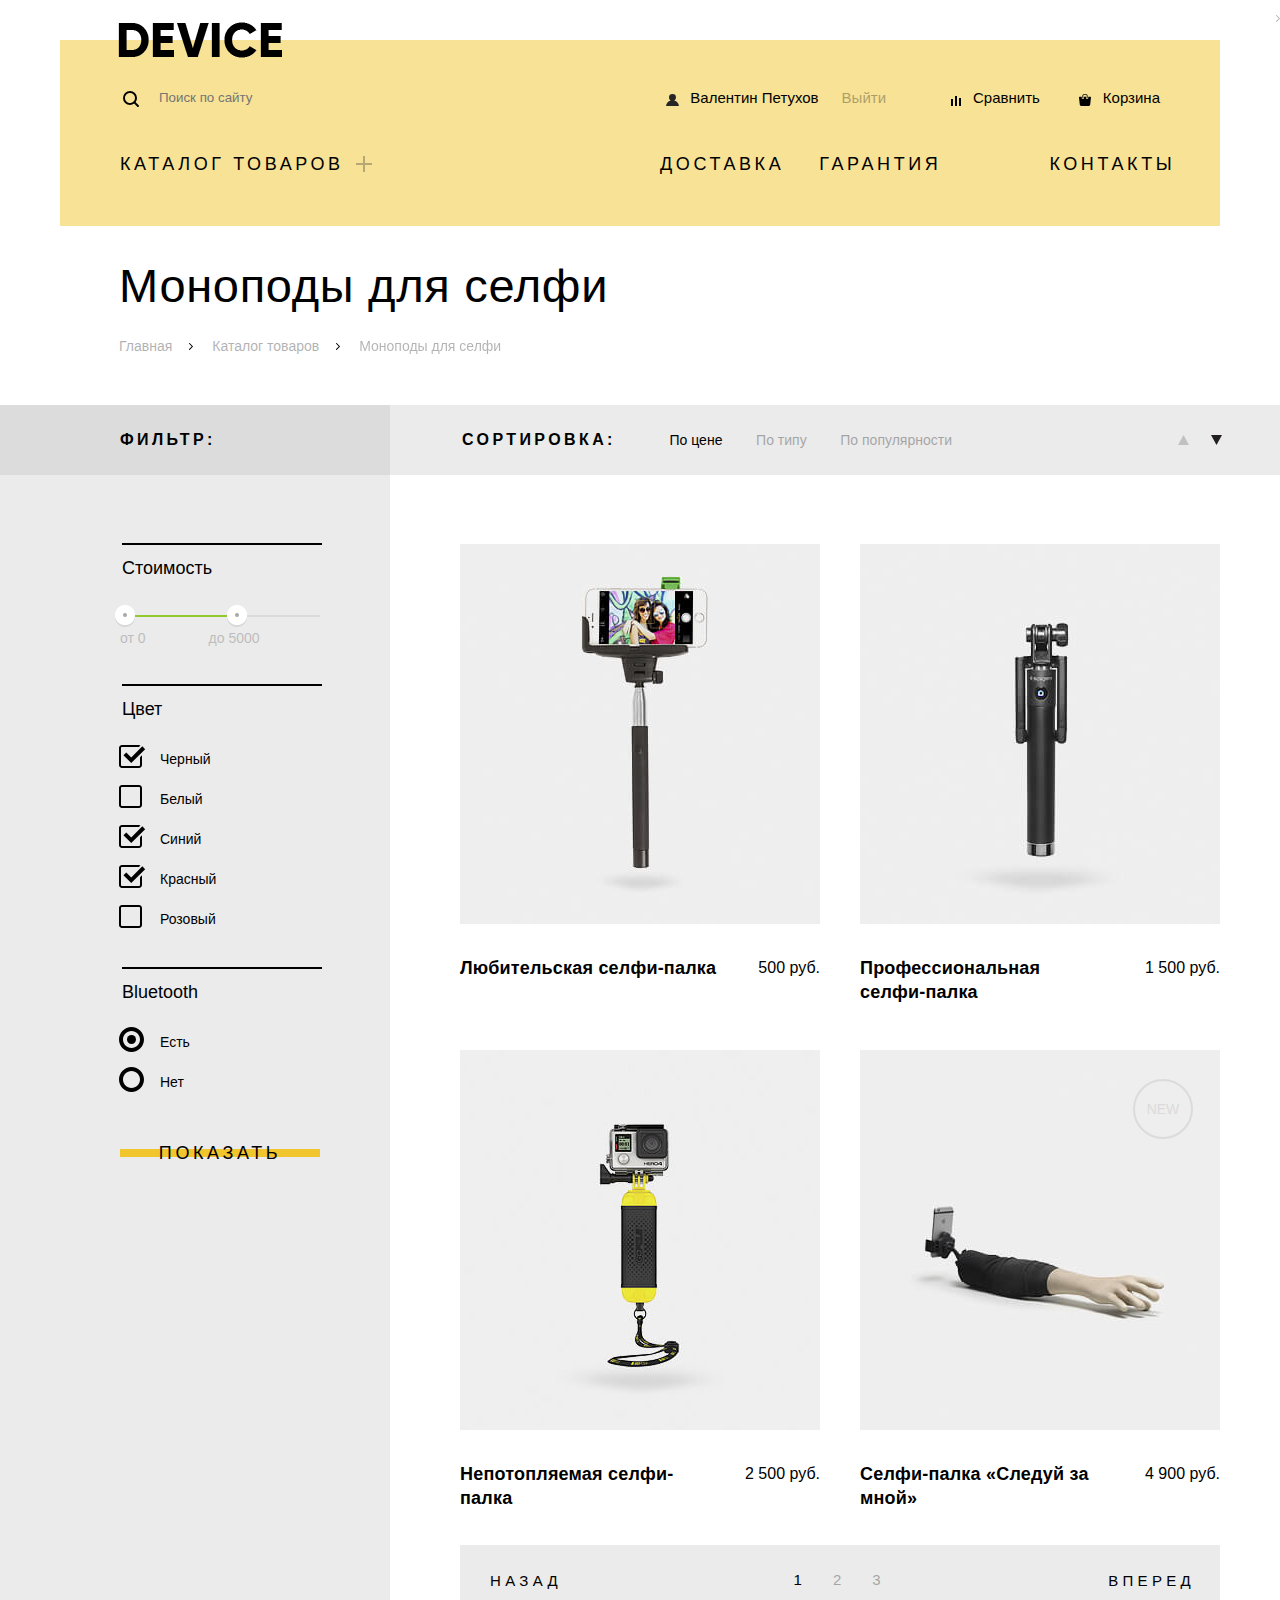
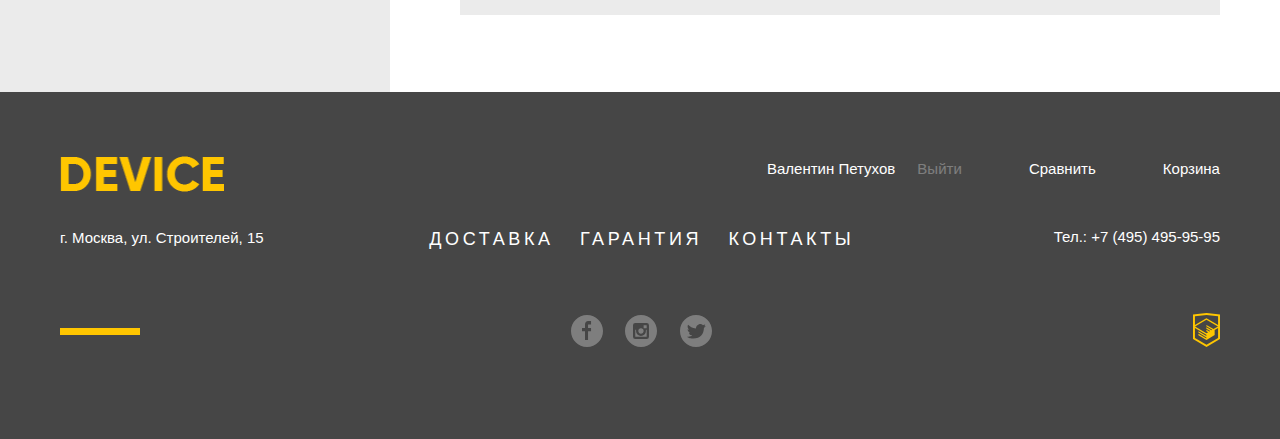
==== commit 559468df: "27" ====
--- a/catalog.html
+++ b/catalog.html
@@ -4,7 +4,7 @@
     <meta charset="utf-8">
     <title>Девайс</title>
     <link rel="stylesheet" href="css/normalize.css">
-    <link rel="stylesheet" href="css/style.css">
+    <link rel="stylesheet" href="css/style.min.css">
   </head>
   <body>
     <h1 class="visually-hidden">Каталог моноподов</h1>
@@ -140,7 +140,7 @@
                 <li><a href="#">По популярности</a></li>
               </ul>
               <ul class="sort-carets">
-                <li><a href="#"><img src="img/icon-up-dir.svg" alt="caret up"></a></li>
+                <li><a href="#" aria-label="сортировать по убыванию"><img src="img/icon-up-dir.svg" alt="caret up"></a></li>
                 <li class="current-sort"><img src="img/icon-down-dir.svg" alt="caret down"></li>
               </ul>
             </div>
@@ -211,15 +211,15 @@
               </div>
             </div>
             <ul class="catalog-nav">
-              <li class="arrow-toggle"><a href="#">Назад</a></li>
+              <li class="arrow-toggle"><a aria-label="предыдущая страница" href="#">Назад</a></li>
               <li>
                 <ul class="toggle-numbers">
-                  <li class="current-toggle"><a>1</a></li>
-                  <li class="number-toggle"><a href="#">2</a></li>
-                  <li class="number-toggle"><a href="#">3</a></li>
-                </ul>
-              </li>
-              <li class="arrow-toggle"><a href="#">Вперед</a></li>
+                  <li class="current-toggle"><a aria-label="первая страница">1</a></li>
+                  <li class="number-toggle"><a aria-label="вторая страница" href="#">2</a></li>
+                  <li class="number-toggle"><a aria-label="третья страница" href="#">3</a></li>
+                </ul>
+              </li>
+              <li class="arrow-toggle"><a aria-label="следующая страница" href="#">Вперед</a></li>
             </ul>
           </section>
         </div>
@@ -240,9 +240,9 @@
             <li><a href="#">Контакты</a></li>
           </ul>
           <ul class="social">
-            <li><a class="social-button" href="#"><img src="img/fb.svg" alt="facebook"></a></li>
-            <li><a class="social-button" href="#"><img src="img/instagram.svg" alt="instagram"></a></li>
-            <li><a class="social-button" href="#"><img src="img/twitter.svg" alt="twitter"></a></li>
+            <li><a class="social-button" href="#" aria-label="Перейти на сайт в Фэйсбук"><img src="img/fb.svg" alt="facebook"></a></li>
+            <li><a class="social-button" href="#" aria-label="Перейти на сайт в Инстаграм"><img src="img/instagram.svg" alt="instagram"></a></li>
+            <li><a class="social-button" href="#" aria-label="Перейти на сайт в Твиттер"><img src="img/twitter.svg" alt="twitter"></a></li>
           </ul>
         </div>
         <div class="left">
@@ -253,7 +253,7 @@
             <li><a class="third-link" href="#">Корзина</a></li>
           </ul>
           <p>Тел.: +7 (495) 495-95-95</p>
-          <a class="academy" rel="noopener" href="https://htmlacademy.ru/intensive/htmlcss"  target="_blank">
+          <a class="academy" rel="noopener" href="https://htmlacademy.ru/intensive/htmlcss"  target="_blank" aria-label="Перейти на сайт HTML Academy">
             <span class="visually-hidden">HTML Academy</span>
           </a>
         </div>
--- a/css/style.min.css
+++ b/css/style.min.css
@@ -0,0 +1 @@
+@font-face{font-family:'Gilroy ExtraBold';src:url(../fonts/gilroyextrabold.woff2) format('woff2'),url(../fonts/gilroyextrabold.woff) format('woff');font-weight:800;font-style:normal}@font-face{font-family:'Gilroy light';src:url(../fonts/gilroylight.woff2) format('woff2'),url(../fonts/gilroylight.woff) format('woff');font-weight:300;font-style:normal}@font-face{font-family:'Open Sans';src:url(../fonts/opensans.woff2) format('woff2'),url(../fonts/opensans.woff) format('woff');font-weight:400;font-style:normal}@font-face{font-family:'Open Sans Light';src:url(../fonts/opensanslight.woff2) format('woff2'),url(../fonts/opensanslight.woff) format('woff');font-weight:300;font-style:normal}body{margin:0;padding:0;font-family:'Open Sans Light',Arial,sans-serif;font-size:15px;line-height:30px;color:#000;background-color:#fff}.visually-hidden:not(:focus):not(:active),input[type="checkbox"].visually-hidden,input[type="radio"].visually-hidden{position:absolute;width:1px;height:1px;margin:-1px;border:0;padding:0;white-space:nowrap;-webkit-clip-path:inset(100%);clip-path:inset(100%);clip:rect(0 0 0 0);overflow:hidden}h1,h2,h3,a,button{font-family:'Gilroy ExtraBold',Arial,sans-serif;color:#000}a,button{text-decoration:none;cursor:pointer}.btn{font-size:18px;line-height:24px;text-transform:uppercase;text-align:center;padding-top:8px;padding-bottom:8px;position:relative;display:block;width:220px;border:none;background-color:transparent;overflow:hidden;-webkit-box-sizing:border-box;box-sizing:border-box;z-index:1;letter-spacing:3.6px;outline:none}.btn::before{content:'';height:8px;width:220px;background-color:#f0c52e;position:absolute;top:16px;right:0;z-index:-1;-webkit-transition:all 0.3s ease-in-out;-o-transition:all 0.3s ease-in-out;transition:all 0.3s ease-in-out}.btn:hover::before,.btn:focus::before{-webkit-transform:scale(7);-ms-transform:scale(7);-o-transform:scale(7);transform:scale(7)}.btn:active{color:rgba(0,0,0,.3)}.container{width:1160px;margin:0 auto}.main-header{position:relative;margin-top:40px;background-color:#f7e296}.main-navigation{width:1040px;margin:0 auto;padding-top:18px;padding-bottom:145px}.main-navigation img{position:absolute;top:-18px;left:58px}.user-menu{display:-webkit-box;display:-ms-flexbox;display:-webkit-flex;display:flex;-ms-flex-wrap:wrap;-webkit-flex-wrap:wrap;flex-wrap:wrap;-webkit-box-pack:justify;-ms-flex-pack:justify;-webkit-justify-content:space-between;justify-content:space-between;-webkit-box-align:center;-ms-flex-align:center;-webkit-align-items:center;align-items:center;list-style:none;padding:0}.user-links{display:-webkit-box;display:-ms-flexbox;display:-webkit-flex;display:flex;-webkit-box-pack:end;-ms-flex-pack:end;-webkit-justify-content:flex-end;justify-content:flex-end;list-style:none;padding:0}.third-link{margin-left:38px}.second-link{margin-left:216px}.user-menu form{position:relative;margin-top:1px}.search-input{border:none;border-bottom:2px solid transparent;background-color:transparent;height:49px;width:355px;padding-left:39px;outline:none}.user-menu form::before{content:'';position:absolute;width:16px;height:16px;background-image:url(../img/search.svg);top:17px;left:3px}.search-input:focus{border-bottom:2px solid black}.search-btn{font-family:'Open Sans Light',Arial,sans-serif;font-size:15px;line-height:30px;display:block;visibility:hidden;position:absolute;bottom:0;right:-85px;width:85px;height:49px;background-color:transparent;border:2px solid black}.search-btn:hover{background-color:#000;color:#fff}.search-btn:active{color:#747474}.search-input:focus + .search-btn,.search-input:active + .search-btn{visibility:visible}.user-links a{font-family:'Open Sans Light',Arial,sans-serif;font-weight:300;line-height:30px;position:relative;padding-left:25px}.user-links a::before{content:'';position:absolute;width:15px;height:15px;left:0;top:2px;background-repeat:no-repeat;background-position:bottom center}.first-link::before{background-image:url(../img/user.svg)}.second-link::before{background-image:url(../img/compare.svg)}.third-link::before{background-image:url(../img/cart.svg)}.user-menu a:hover,.site-navigation a:hover{opacity:.6}.user-menu a:active,.site-navigation a:active{opacity:.3}.site-navigation{position:relative;font-family:'Gilroy ExtraBold',Arial,sans-serif;font-size:18px;line-height:24px;text-transform:uppercase;letter-spacing:3.6px;margin-top:29px;display:-webkit-box;display:-ms-flexbox;display:-webkit-flex;display:flex;-webkit-box-pack:justify;-ms-flex-pack:justify;-webkit-justify-content:space-between;justify-content:space-between;list-style:none;padding:0}.sub-categories a{font-family:'Open Sans Light',Arial,sans-serif;font-size:15px;line-height:36px;text-transform:none;letter-spacing:normal}.hover-menu{position:relative;padding-right:28px}.hover-menu a{padding-bottom:25px}.hover-menu>a:before{content:'';position:absolute;width:16px;height:16px;background-image:url(../img/plus.svg);background-position:center;background-repeat:no-repeat;right:0;bottom:4px;opacity:.3}.info-navigation{display:-webkit-box;display:-ms-flexbox;display:-webkit-flex;display:flex;width:500px;-webkit-box-pack:justify;-ms-flex-pack:justify;-webkit-justify-content:space-between;justify-content:space-between;list-style:none}.info-navigation li:nth-of-type(3){margin-right:0;margin-left:108px}.info-navigation li:nth-of-type(2){margin-left:35px}.sub-categories{position:absolute;display:-webkit-box;display:-ms-flexbox;display:-webkit-flex;display:flex;-ms-flex-wrap:wrap;-webkit-flex-wrap:wrap;flex-wrap:wrap;width:1100px;left:-60px;padding-left:60px;padding-bottom:34px;padding-top:20px;background-color:#f7e296;visibility:hidden;z-index:1;list-style:none}.sub-categories ul{list-style:none;padding:0}.first-category{margin-right:63px}.second-category{margin-right:77px}.hover-menu:hover .sub-categories{visibility:visible}.inner-header .second-link{margin-left:62px}.inner-header .exit-link{padding-left:0;margin-left:23px}.inner-header .main-navigation{padding-bottom:32px}.slider{position:relative;margin-top:-110px}.sliders{display:-ms-flexbox;display:-webkit-box;display:-webkit-flex;display:flex;-ms-flex-pack:distribute;-webkit-justify-content:space-around;justify-content:space-around;min-height:576px}.first-slider{display:none}.second-slider{display:none}.third-slider{display:none}.slider-controls{position:absolute;width:95px;height:12px;bottom:247px;right:65px;z-index:1}.slider-controls label{display:inline-block;width:12px;height:12px;margin-right:17px;background-image:url(../img/slider-button-empty.svg);background-size:12px 12px;background-repeat:no-repeat;cursor:pointer}#btn-1:checked~.slider-controls label[for='btn-1'],#btn-2:checked~.slider-controls label[for='btn-2'],#btn-3:checked~.slider-controls label[for='btn-3']{background-image:url(../img/slider-button.svg)}#btn-1:checked~.first-slider,#btn-2:checked~.second-slider,#btn-3:checked~.third-slider{display:-ms-flexbox;display:-webkit-box;display:-webkit-flex;display:flex}.slider-title{font-size:47px;line-height:56px}.picture{margin-left:28px;margin-top:0}.description{position:relative;width:480px;margin-right:19px;margin-top:30px}.description::before{content:'';position:absolute;width:100px;height:7px;top:6px;left:2px;background-color:#fff;display:block}.description h3{letter-spacing:.7px;margin-bottom:20px;position:relative}.description p{letter-spacing:.14px;margin-bottom:43px}.second-slider .description{margin-right:11px}.second-slider .picture{margin-top:12px;margin-left:47px}.third-slider .picture{margin-top:63px;margin-left:10px}.third-slider .description{position:relative;width:505px;margin-right:35px}.slider-number{font-family:'Gilroy ExtraBold',Arial,sans-serif;font-size:179.2px;color:#fff;position:absolute;top:30px;right:-33px}.third-slider .slider-number{right:-5px}table{margin-top:48px}td{font-family:'Gilroy light',Arial,sans-serif;font-size:36px;line-height:48px;text-align:left;width:160px}td:nth-of-type(1){width:154px}td:nth-of-type(2){width:135px}th{font-size:13px;line-height:20px;text-align:left}.popular ul{display:-webkit-box;display:-ms-flexbox;display:-webkit-flex;display:flex;-webkit-box-pack:justify;-ms-flex-pack:justify;-webkit-justify-content:space-between;justify-content:space-between;margin-bottom:163px;list-style:none;padding:0}.popular li{width:160px;z-index:1}.img-container{display:-webkit-box;display:-ms-flexbox;display:-webkit-flex;display:flex;width:160px;height:160px;background-color:#f7e296;margin-bottom:33px;-webkit-box-pack:center;-ms-flex-pack:center;-webkit-justify-content:center;justify-content:center;-webkit-box-align:center;-ms-flex-align:center;-webkit-align-items:center;align-items:center}.monopod-align{-webkit-box-align:end;-ms-flex-align:end;-webkit-align-items:flex-end;align-items:flex-end}.popular-item h3{letter-spacing:.2px;font-size:18px;line-height:24px}.popular-item:hover .img-container{background-color:#f0c52e}.popular-item:active img,.popular-item:active h3{opacity:.3}.services{background-color:#e5e5e5;width:100%;margin-bottom:94px;padding-bottom:48px}.services .container{position:relative;display:-webkit-box;display:-ms-flexbox;display:-webkit-flex;display:flex}.services-btn{position:absolute;top:-35px;list-style:none;padding:0}.services-btn li{margin-bottom:24px}.services-btn .btn{width:160px;margin-right:124px}.services-btn .btn:active,.services-btn .btn:focus{width:278px;color:#f7e184;text-align:left;padding-left:20px}.services-btn .btn:active::before,.services-btn .btn:focus::before{background-color:#000}.btn-acive{width:278px;color:#f7e184;text-align:left;padding-left:20px;background-color:#000;letter-spacing:5.8px;text-transform:uppercase;padding-top:11px;padding-bottom:12px;border:0;outline:none}.buttons-wrapper::after{content:'';position:absolute;width:7px;height:319px;background-color:#000;display:block;top:-100px;left:277px}.services-wrapper{list-style:none;padding:0}.services-content{position:relative;margin-left:117px;width:710px;min-height:195px;background-repeat:no-repeat;background-position:right center;left:284px;bottom:54px}.services-text{width:430px;padding-top:12px}.services-content h2{font-size:47px;line-height:48px;margin-top:0;margin-bottom:31px;letter-spacing:1px}.services-content p{letter-spacing:.24px}.delivery{background-image:url(../img/delivery.svg);background-position:557px 24px}.warranty{display:none;background-image:url(../img/warranty.svg);background-position:542px 0}.credit{display:none;background-image:url(../img/credit.svg);background-position:533px 0}.visual{display:block}.logotypes{display:-webkit-box;display:-ms-flexbox;display:-webkit-flex;display:flex;-webkit-box-pack:justify;-ms-flex-pack:justify;-webkit-justify-content:space-between;justify-content:space-between;margin-bottom:106px}.logo{display:block;width:260px;height:100px}.logo:hover img{display:none}.first-logo:hover{background-image:url(../img/logo-1.jpg)}.second-logo:hover{background-image:url(../img/logo-2.jpg)}.third-logo:hover{background-image:url(../img/logo-3.jpg)}.fourth-logo:hover{background-image:url(../img/logo-4.jpg)}.about h2,.contact h2{font-size:47px;line-height:48px;margin-bottom:43px}.info-wrapper{display:-webkit-box;display:-ms-flexbox;display:-webkit-flex;display:flex;position:relative;-webkit-box-pack:justify;-ms-flex-pack:justify;-webkit-justify-content:space-between;justify-content:space-between;margin-bottom:83px}.info-wrapper h2:before{content:'';position:absolute;width:80px;height:7px;background-color:#000;top:-13px}.info-wrapper p{margin-bottom:30px}.about{width:475px}.about ul{list-style-type:circle;margin-left:19px;margin-top:66px;margin-bottom:53px;padding:0}.about li{font-family:'Gilroy ExtraBold',Arial,sans-serif;font-size:16px;line-height:40px;padding-left:17px}.info-wrapper .btn{margin-left:2px;width:260px}.info-wrapper .btn:before{width:260px}.contact{width:560px}.contact img{margin-top:9px;margin-bottom:59px;cursor:pointer}.exit-link{opacity:.3}.device-logo:hover{opacity:.6}.device-logo:active{opacity:.3}.main-subtitle{font-family:'Gilroy ExtraBold',Arial,sans-serif;font-size:47px}.header-subtitle{font-family:'Gilroy ExtraBold',Arial,sans-serif;font-size:16px;line-height:24px;text-transform:uppercase}.breadcrumbs-section{margin-bottom:41px}.breadcrumbs-section p{margin-left:59px;margin-top:45px;margin-bottom:27px;letter-spacing:.7px}.breadcrumbs{display:-webkit-box;display:-ms-flexbox;display:-webkit-flex;display:flex;-webkit-box-pack:start;-ms-flex-pack:start;-webkit-justify-content:flex-start;justify-content:flex-start;margin-left:59px;list-style:none;padding:0}.breadcrumbs a,.breadcrumbs-current{font-family:'Open Sans Light',Arial,sans-serif;font-size:14px;line-height:36px;opacity:.3}.breadcrumbs li:not(:nth-of-type(3)){position:relative;padding-right:21px;margin-right:19px}.breadcrumbs li::after{content:'';position:absolute;width:4px;height:7px;background-image:url(../img/nav-arrow.svg);background-position:right center;background-repeat:no-repeat;top:15px;right:0}.breadcrumbs a:hover{opacity:.6}.breadcrumbs a:active{opacity:.1}.catalog-header{display:-webkit-box;display:-ms-flexbox;display:-webkit-flex;display:flex}.filter-form h2{margin:0}.filter-form h2,.catalog-items h2{letter-spacing:3.4px}.sort-wrapper{position:absolute;display:-webkit-box;display:-ms-flexbox;display:-webkit-flex;display:flex;-webkit-box-align:center;-ms-flex-align:center;-webkit-align-items:center;align-items:center;-webkit-box-pack:justify;-ms-flex-pack:justify;-webkit-justify-content:space-between;justify-content:space-between;width:782px;top:-75px;left:50px}.items-list{display:-webkit-box;display:-ms-flexbox;display:-webkit-flex;-webkit-box-pack:justify;-ms-flex-pack:justify;-webkit-justify-content:space-between;justify-content:space-between;justify-content:space-between;flex-wrap:wrap}.sort-wrapper .sort{display:-webkit-box;display:-ms-flexbox;display:-webkit-flex;display:flex;-webkit-box-pack:justify;-ms-flex-pack:justify;-webkit-justify-content:space-between;justify-content:space-between;-webkit-box-align:center;-ms-flex-align:center;-webkit-align-items:center;align-items:center;width:490px;margin-left:22px;list-style:none;padding:0}.sort .current-sort{font-family:'Open Sans',Arial,sans-serif;font-size:14px;line-height:18px;margin-left:20px}.sort a{font-family:'Open Sans',Arial,sans-serif;font-size:14px;line-height:18px;opacity:.3}.sort a:hover{opacity:.6}.sort a:active,.current-sort{opacity:1}.sort-carets{display:-webkit-box;display:-ms-flexbox;display:-webkit-flex;display:flex;-webkit-box-pack:justify;-ms-flex-pack:justify;-webkit-justify-content:space-between;justify-content:space-between;width:44px;list-style:none;padding:0}.sort-carets a{opacity:.2}.sort-carets a:hover{opacity:.4}.sort-carets a:active{opacity:1}.catalog-wrapper{display:-webkit-box;display:-ms-flexbox;display:-webkit-flex;display:flex;-webkit-box-pack:justify;-ms-flex-pack:justify;-webkit-justify-content:space-between;justify-content:space-between}.filter-form{position:relative;display:-webkit-box;display:-ms-flexbox;display:-webkit-flex;display:flex;-webkit-box-pack:end;-ms-flex-pack:end;-webkit-justify-content:flex-end;justify-content:flex-end;width:-webkit-calc(100vw - ((100vw - 1160px) / 2));width:calc(100vw - ((100vw - 1160px) / 2));padding-right:70px;padding-left:-webkit-calc(((100vw - 1160px) / 2) + 60px);padding-left:calc(((100vw - 1160px) / 2) + 60px);background-color:#ebebeb;border-top:70px solid #dcdcdc;width:200px}.filter-form ul{list-style:none;padding:0}.filter-form .header-subtitle{height:70px;line-height:70px;margin-bottom:81px}.filter-form form{margin-top:-70px}.filter-form legend{font-family:'Gilroy ExtraBold',Arial,sans-serif;font-size:18px;line-height:24px;position:relative}.filter-form legend:before{content:'';position:absolute;top:-13px;width:200px;height:2px;background-color:#000}.filter-form fieldset{border:none;padding:0;margin:0 0 16px}.filter-form label{font-family:'Open Sans Light',Arial,sans-serif;font-size:14px;line-height:40px;position:relative;margin-left:40px;cursor:pointer;-webkit-user-select:none;-moz-user-select:none;-ms-user-select:none;user-select:none}.filter-form input:disabled~label{opacity:.4}.range{margin-top:35px;height:2px;background:-webkit-gradient(linear,left top,right top,color-stop(55%,#91c92f),color-stop(55%,#dbdbdb));background:-webkit-linear-gradient(left,#91c92f 55%,#dbdbdb 55%);background:-o-linear-gradient(left,#91c92f 55%,#dbdbdb 55%);background:linear-gradient(to right,#91c92f 55%,#dbdbdb 55%)}.range-button{position:relative}.range-button .min,.range-button .max{position:absolute;width:22px;height:24px;background-image:url(../img/filter-button.png);background-repeat:no-repeat;background-position:center;cursor:pointer}.range-button .min{top:-13px;left:-6px}.range-button .max{top:-13px;right:72px}.range-button .min:active,.range-button .max:active{background-image:url(../img/filter-button-active.png)}.diapason{font-family:'Gilroy light',Arial,sans-serif;font-size:14px;line-height:24px;opacity:.2;display:-webkit-box;display:-ms-flexbox;display:-webkit-flex;display:flex;margin-top:9px;margin-bottom:31px;list-style:none;padding:0}.diapason li:nth-of-type(1){margin-right:63px}.color{margin-bottom:18px}.color label:before,.additional-field label:before{content:'';position:absolute;left:-41px;background-repeat:no-repeat;background-position:center left}.color label:before{bottom:-1px;width:27px;height:23px;background-image:url(../img/checkbox-off.svg)}.color input:checked~label:before{background-image:url(../img/checkbox-on.svg)}.color ul{margin-top:18px;margin-bottom:25px}.additional-field label:before{bottom:-2px;width:25px;height:25px;background-image:url(../img/radio-off.svg)}.additional-field ul{margin-top:18px}.additional-field input:checked~label:before{background-image:url(../img/radio-on.svg)}.filter-form input:hover~label::before,.filter-form input:focus~label::before{opacity:.6}.filter-form label:active:before{opacity:1}.filter-form .btn{width:200px;margin-top:7px}.item-wrapper{position:relative;width:-webkit-calc((100vw - (330px + 830px) /2) + 830px);width:calc(((100% - 1160px) /2) + 830px);border-top:70px solid #ebebeb}.catalog-items{display:-webkit-box;display:-ms-flexbox;display:-webkit-flex;display:flex;-webkit-box-pack:justify;-ms-flex-pack:justify;-webkit-justify-content:space-between;justify-content:space-between;-ms-flex-wrap:wrap;-webkit-flex-wrap:wrap;flex-wrap:wrap;width:760px;padding-top:69px;padding-left:70px}.item{position:relative;width:360px;height:380px;background-repeat:no-repeat;background-position:center}.item-1{background-image:url(../img/item-1.jpg)}.item-2{background-image:url(../img/item-2.jpg)}.item-3{background-image:url(../img/item-3.jpg)}.item-4{background-image:url(../img/item-4.jpg)}.item-4:after{content:'NEW';font-family:'Gilroy ExtraBold',Arial,sans-serif;font-size:14px;line-height:24px;position:absolute;width:56px;height:40px;color:#dbdbdb;border:2px solid #dbdbdb;border-radius:50%;text-align:center;top:29px;right:27px;padding-top:16px}.item-description{display:-webkit-box;display:-ms-flexbox;display:-webkit-flex;display:flex;-webkit-box-pack:justify;-ms-flex-pack:justify;-webkit-justify-content:space-between;justify-content:space-between;list-style:none;padding:0}.item-description li:nth-of-type(1){width:260px}.item-description h3{font-family:'Gilroy ExtraBold',Arial,sans-serif;font-size:18px;line-height:24px;margin-top:17px;letter-spacing:.2px}.item-description p{font-family:'Open Sans Light',Arial,sans-serif;font-size:16px;line-height:24px;margin-top:17px;margin-bottom:55px}.button-wrapper{display:none;width:200px;margin:0 auto;padding-top:170px}.button-wrapper .btn{width:200px;margin-bottom:11px}.button-wrapper button{margin-left:auto;margin-right:auto}.button-wrapper::before{content:'';position:absolute;display:none;width:360px;height:380px;top:0;right:0;background-color:rgba(238,238,238,.7);z-index:1}.item:hover .button-wrapper::before,.item:focus .button-wrapper::before{display:block}.item:hover .button-wrapper,.item:hover .button-wrapper{display:block}.compare{font-family:'Open Sans',Arial,sans-serif;font-size:13px;line-height:20px;background-color:transparent;display:block;border:none;opacity:.5;position:relative;z-index:1}.compare:hover{opacity:1}.compare:active{opacity:.2}.catalog-nav{display:-webkit-box;display:-ms-flexbox;display:-webkit-flex;display:flex;-webkit-box-pack:justify;-ms-flex-pack:justify;-webkit-justify-content:space-between;justify-content:space-between;-webkit-box-align:center;-ms-flex-align:center;-webkit-align-items:center;align-items:center;width:760px;background-color:#ebebeb;margin-top:-11px;margin-bottom:77px;list-style:none;padding:0}.arrow-toggle a{display:block;letter-spacing:4.3px;padding:21px 25px 19px 30px}.toggle-numbers{display:-webkit-box;display:-ms-flexbox;display:-webkit-flex;display:flex;margin-left:9px;list-style:none;padding:0}.toggle-numbers li:not(:last-child){margin-right:31px}.catalog-nav a{text-transform:uppercase}.arrow-toggle a:hover{background-color:#d9d9d9}.arrow-toggle a:active{opacity:.3;background-color:#d9d9d9}.number-toggle a{opacity:.3}.number-toggle a:hover{opacity:.6}.number-toggle a:active{opacity:1}.current-toggle a{opacity:1}.main-footer{background-color:#464646}.main-footer .container{display:-webkit-box;display:-ms-flexbox;display:-webkit-flex;display:flex;-webkit-box-pack:justify;-ms-flex-pack:justify;-webkit-justify-content:space-between;justify-content:space-between;padding-top:64px;padding-bottom:67px}.right{position:relative}.right::after{content:'';position:absolute;bottom:37px;width:80px;height:7px;background-color:#ffc600}.right p{margin-top:21px}.center{margin-top:42px;margin-left:118px;width:425px}.footer-navigation{display:-webkit-box;display:-ms-flexbox;display:-webkit-flex;display:flex;-webkit-box-pack:justify;-ms-flex-pack:justify;-webkit-justify-content:space-between;justify-content:space-between}.social{display:-webkit-box;display:-ms-flexbox;display:-webkit-flex;display:flex;-webkit-box-pack:center;-ms-flex-pack:center;-webkit-justify-content:center;justify-content:center;margin-top:64px;list-style:none;padding:0}.social li:nth-of-type(2){margin-right:23px;margin-left:22px}.center a,.left a,footer p{color:#fff}.center a:hover,.left a:hover{opacity:.6}.center a:active,.left a:active{opacity:.3}.social-button img{opacity:.3}.social-button img:hover,.social-button img:focus{opacity:.6}.social-button img:active{opacity:.1}.left{position:relative;display:-webkit-box;display:-ms-flexbox;display:-webkit-flex;display:flex;-ms-flex-wrap:wrap;-webkit-flex-wrap:wrap;flex-wrap:wrap;width:318px;-webkit-box-orient:vertical;-webkit-box-direction:normal;-ms-flex-direction:column;-webkit-flex-direction:column;flex-direction:column;text-align:right}.footer-menu{-webkit-box-pack:justify;-ms-flex-pack:justify;-webkit-justify-content:space-between;justify-content:space-between;position:absolute;margin-top:0;width:324px;right:0;top:-2px}.footer-menu a{position:relative;padding-left:25px;margin:0}.footer-menu .first-link::before{background-image:url(../img/user-yellow.svg)}.footer-menu .second-link::before{background-image:url(../img/compare-yellow.svg)}.footer-menu .third-link::before{background-image:url(../img/cart-yellow.svg)}.footer-menu li{margin-top:0}.left p{margin-top:66px}.academy{position:absolute;width:27px;height:34px;background-image:url(../img/logo-html.svg);bottom:25px;right:0}.inner-footer .footer-menu{width:478px}.inner-footer .exit-link{padding-left:0;margin-left:-20px}.inner-footer .second-link{margin-right:0}.modal{position:fixed;width:960px;background-color:#fff;-webkit-box-shadow:0 5px 30px -10px #000;box-shadow:0 5px 30px -10px #000;padding:0;top:50%;left:50%;-webkit-box-sizing:content-box;box-sizing:content-box;z-index:1}.write-us{padding:94px 99px 77px 99px;margin-left:-480px;margin-top:-275px;-webkit-box-sizing:border-box;box-sizing:border-box;display:none}.modal-login{display:none}.modal-close{position:absolute;width:55px;height:55px;border-radius:50%;border:none;font-size:0;background-image:url(../img/modal-close.svg);opacity:.5;top:22px;right:22px;z-index:2}.modal input,.modal textarea{font-family:'Open Sans',Arial,sans-serif;font-weight:400;color:#464646;font-size:14px;line-height:18px;padding-left:20px;overflow:hidden}.modal label{font-family:'Gilroy ExtraBold',Arial,sans-serif;font-size:18px;line-height:24px}.write-us form{font-size:0}.write-us label{display:block;margin-bottom:6px}.write-us input{width:340px;height:50px}.write-us textarea{width:740px;height:137px;padding-top:20px;margin-top:0}.write-us p:nth-of-type(3){margin-top:32px}.write-us input,.write-us textarea{background-color:#f2f2f2;border:none;outline:none}.write-us input:hover,.write-us textarea:hover{background-color:#eaeaea}.write-us input:focus,.write-us textarea:focus{background-color:#fff;outline:3px solid #f7e296}.form-align{display:inline-block;vertical-align:top}.form-align:first-child{margin-right:40px}.write-us .btn{margin-top:24px;width:200px}.map{display:none;margin-left:-480px;margin-top:-280px;width:960px;height:559px}.map p{position:absolute;top:0;left:0;margin:0}.map iframe{position:relative;width:100%;height:100%;border:0;z-index:1}.map a{padding:0;margin:0}.modal-show{display:block;animation:bounce 0.6s}.modal-error{animation:shake 0.6s}@keyframes bounce{0%{transform:translateY(-2000px)}70%{transform:translateY(30px)}90%{transform:translateY(-10px)}100%{transform:translateY(0)}}@keyframes shake{0%,100%{transform:translateX(0)}10%,30%,50%,70%,90%{transform:translateX(-10px)}20%,40%,60%,80%{transform:translateX(10px)}}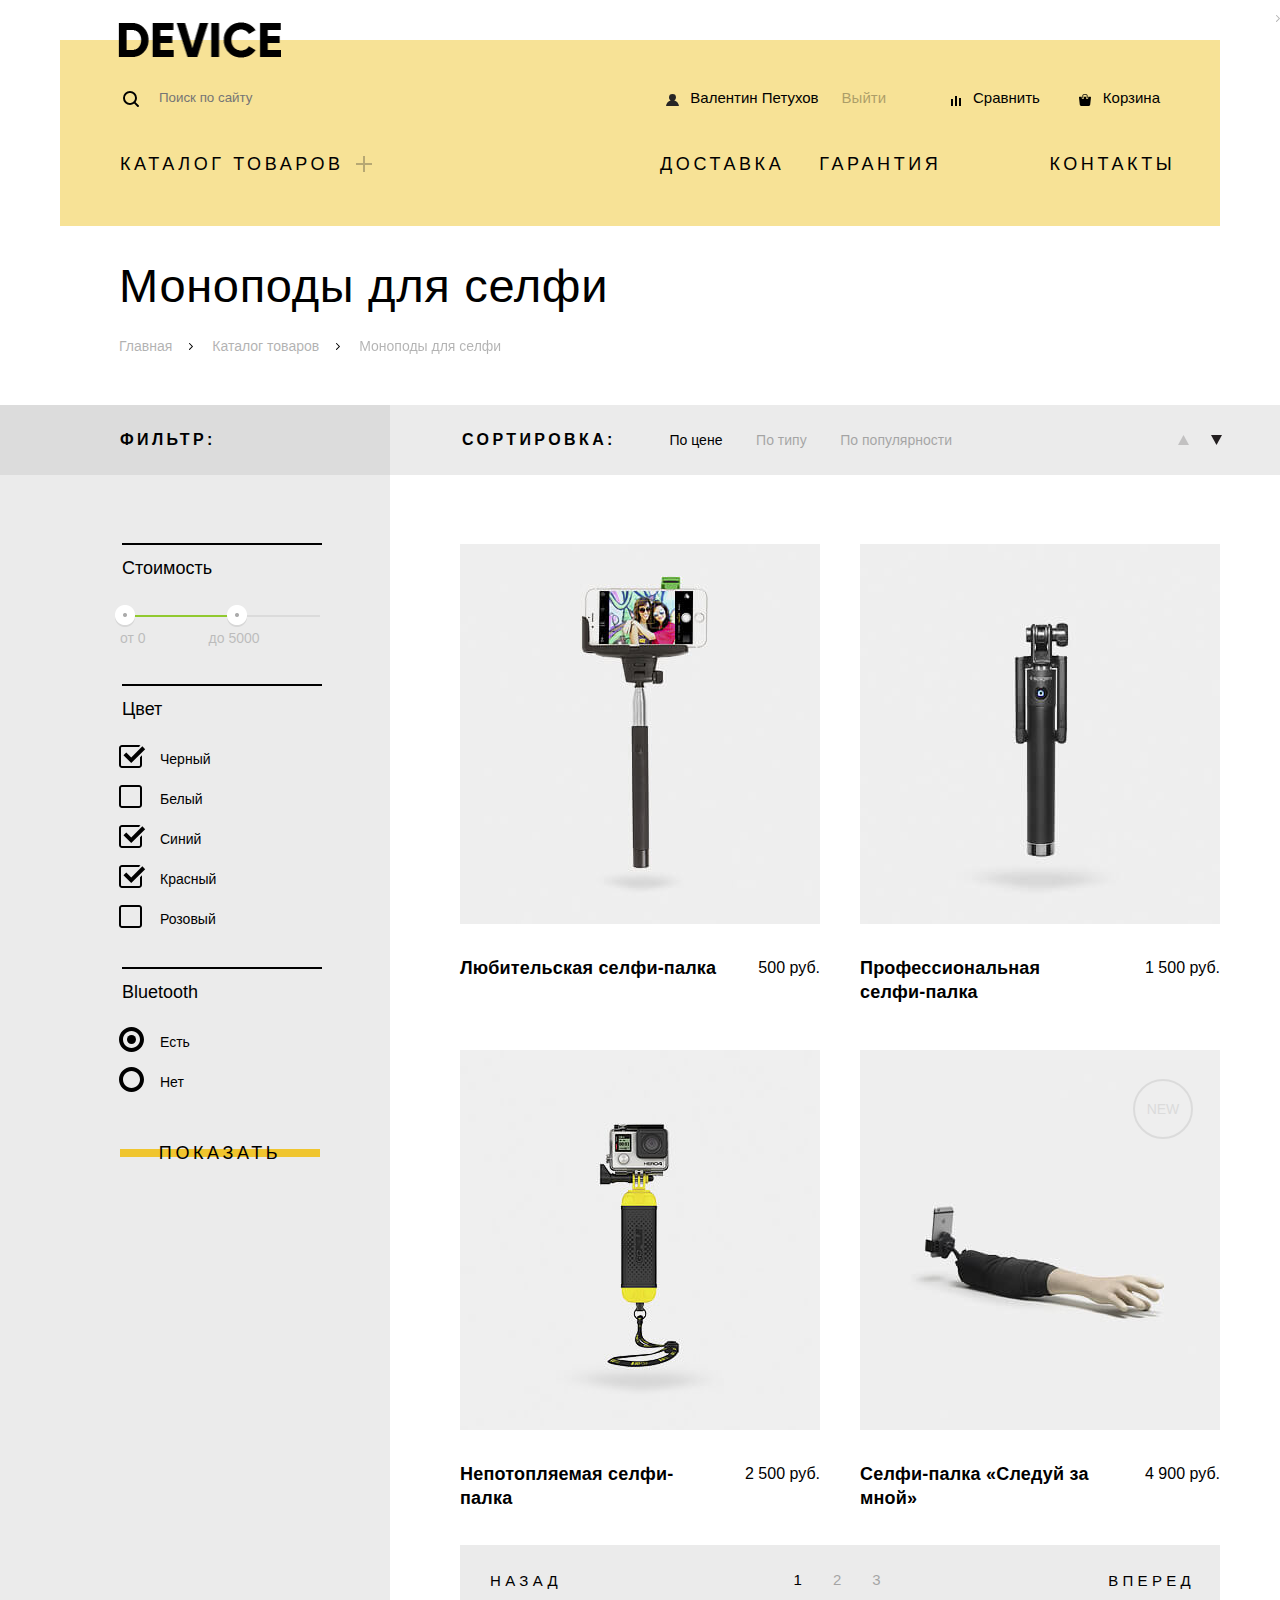
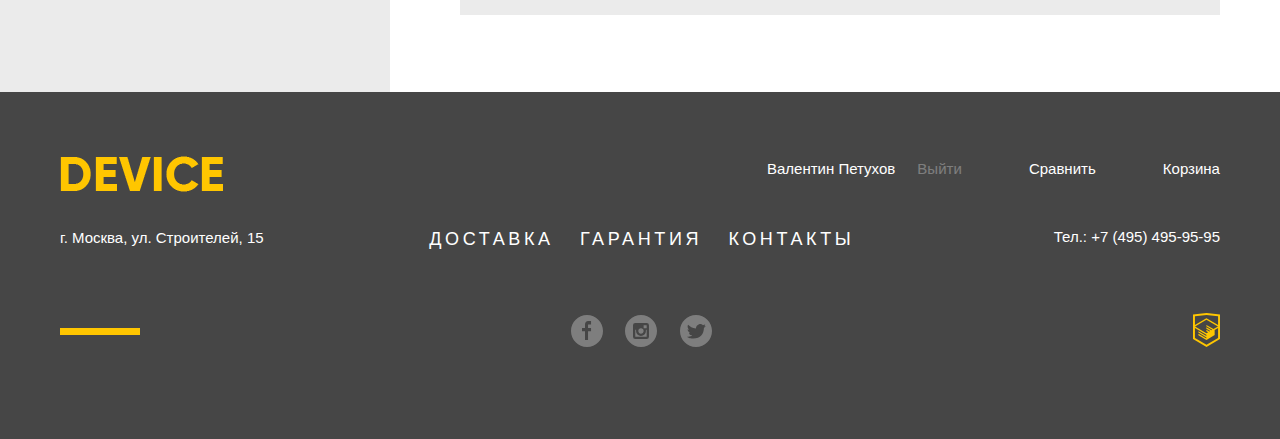
==== commit a34ed73d: "28" ====
--- a/catalog.html
+++ b/catalog.html
@@ -12,7 +12,7 @@
       <nav class="main-navigation">
         <h2 class="visually-hidden">Навигация по сайту</h2>
         <a href="index.html">
-          <img class="device-logo" src="img/logo.png" alt="logo «DEVICE»" width="164" height="36">
+          <img class="device-logo" src="img/logo.png" alt="logo «DEVICE»" width="163" height="36">
         </a>
         <ul class="user-menu">
           <li>
@@ -140,8 +140,8 @@
                 <li><a href="#">По популярности</a></li>
               </ul>
               <ul class="sort-carets">
-                <li><a href="#" aria-label="сортировать по убыванию"><img src="img/icon-up-dir.svg" alt="caret up"></a></li>
-                <li class="current-sort"><img src="img/icon-down-dir.svg" alt="caret down"></li>
+                <li><a href="#" aria-label="сортировать по убыванию"><img src="img/icon-up-dir.svg" alt="caret up" width="11" height="10"></a></li>
+                <li class="current-sort"><img src="img/icon-down-dir.svg" alt="caret down" width="11" height="10"></li>
               </ul>
             </div>
             <div class="items-list">
@@ -229,7 +229,7 @@
       <div class="container">
         <div class="right">
           <a href="index.html">
-            <img class="device-logo" src="img/logo-1.png" alt="logo «DEVICE»" width="164" height="36">
+            <img class="device-logo" src="img/logo-1.png" alt="logo «DEVICE»" width="163" height="36">
           </a>
           <p id="map-longdesc">г. Москва, ул. Строителей, 15</p>
         </div>
@@ -240,9 +240,9 @@
             <li><a href="#">Контакты</a></li>
           </ul>
           <ul class="social">
-            <li><a class="social-button" href="#" aria-label="Перейти на сайт в Фэйсбук"><img src="img/fb.svg" alt="facebook"></a></li>
-            <li><a class="social-button" href="#" aria-label="Перейти на сайт в Инстаграм"><img src="img/instagram.svg" alt="instagram"></a></li>
-            <li><a class="social-button" href="#" aria-label="Перейти на сайт в Твиттер"><img src="img/twitter.svg" alt="twitter"></a></li>
+            <li><a class="social-button" href="#" aria-label="Перейти на сайт в Фэйсбук"><img src="img/fb.svg" alt="facebook" width="32" height="32"></a></li>
+            <li><a class="social-button" href="#" aria-label="Перейти на сайт в Инстаграм"><img src="img/instagram.svg" alt="instagram" width="32" height="32"></a></li>
+            <li><a class="social-button" href="#" aria-label="Перейти на сайт в Твиттер"><img src="img/twitter.svg" alt="twitter" width="32" height="32"></a></li>
           </ul>
         </div>
         <div class="left">
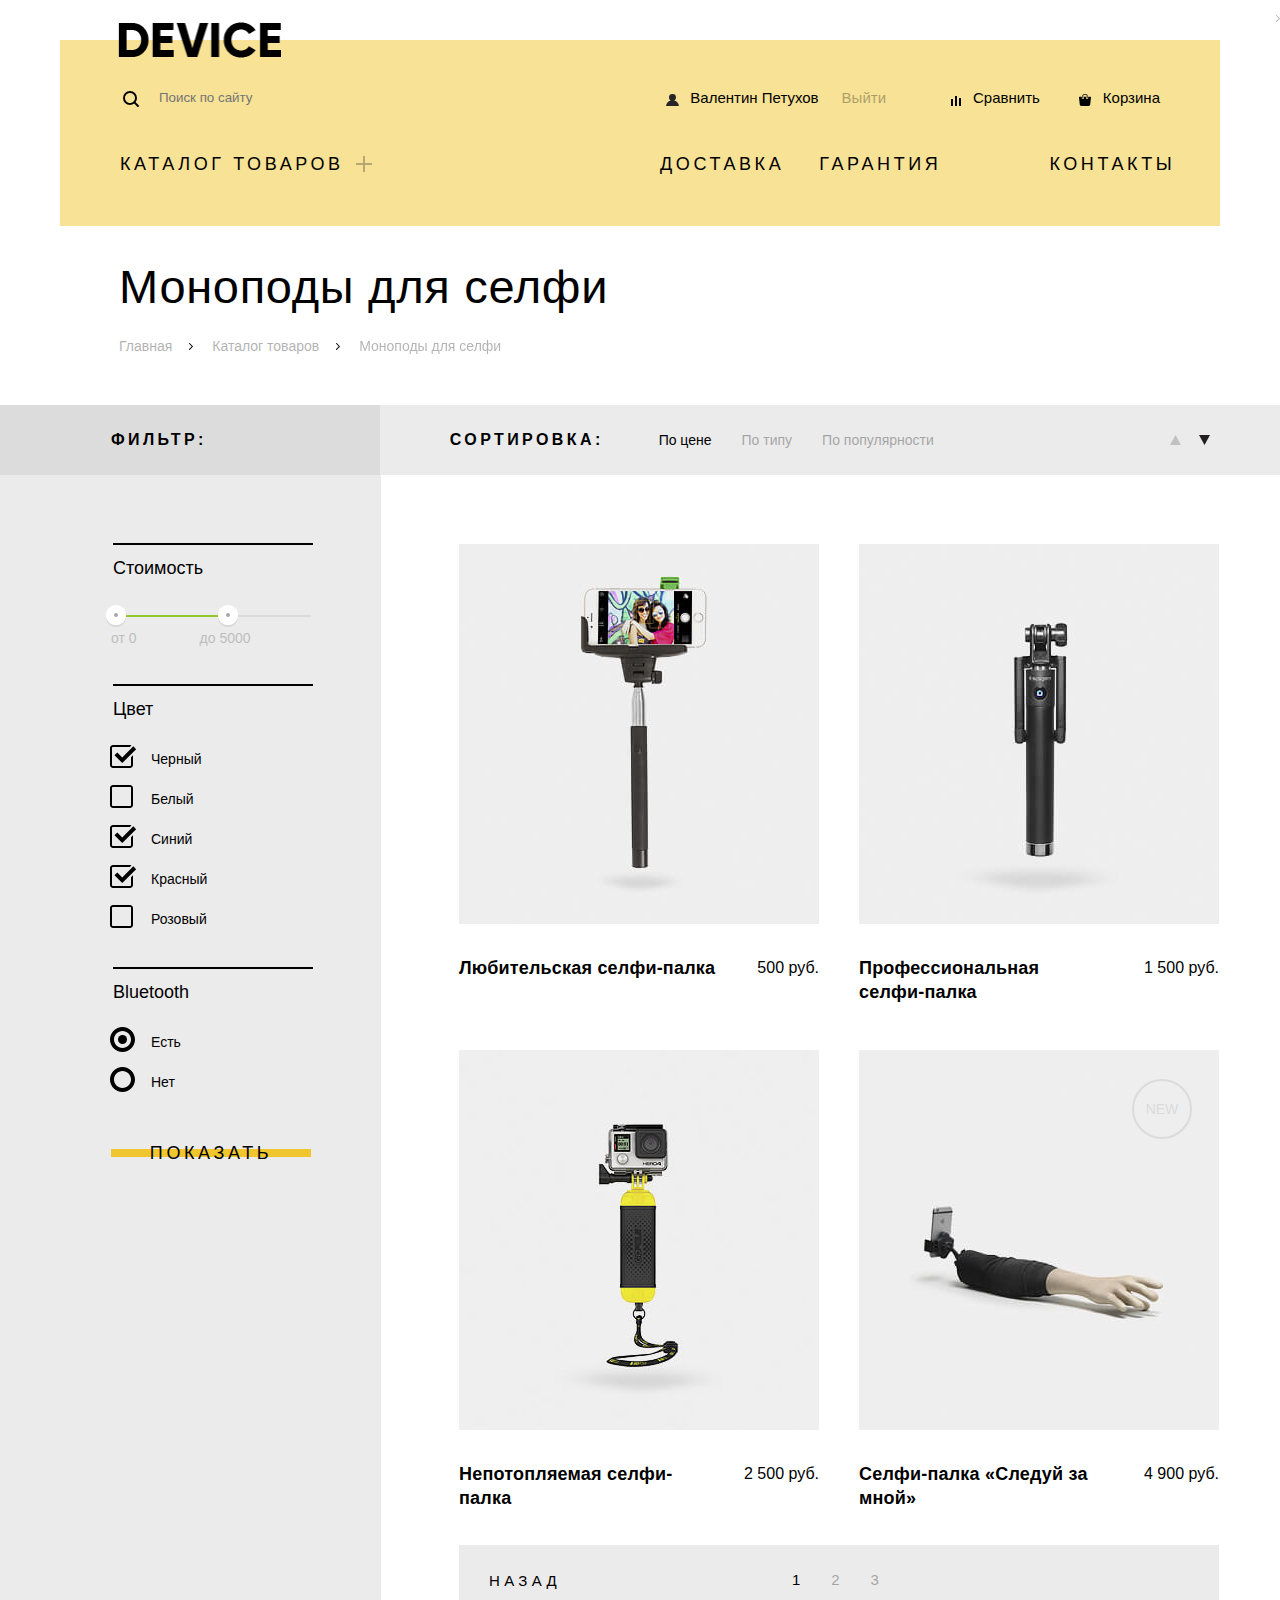
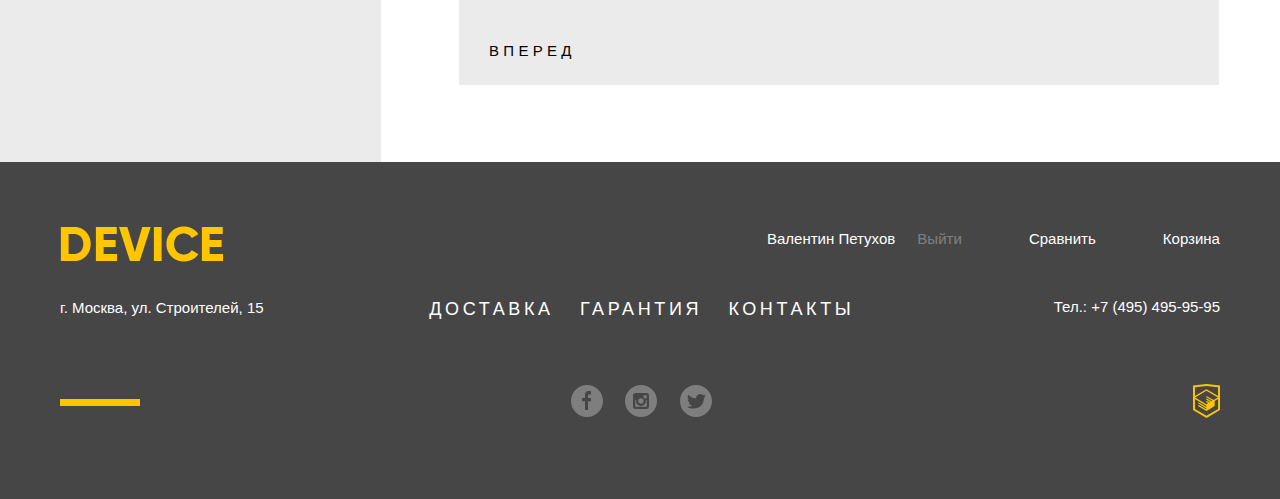
==== commit 126ae42f: "31" ====
--- a/catalog.html
+++ b/catalog.html
@@ -4,7 +4,7 @@
     <meta charset="utf-8">
     <title>Девайс</title>
     <link rel="stylesheet" href="css/normalize.css">
-    <link rel="stylesheet" href="css/style.min.css">
+    <link rel="stylesheet" href="css/style.css">
   </head>
   <body>
     <h1 class="visually-hidden">Каталог моноподов</h1>
@@ -73,10 +73,28 @@
           <li class="breadcrumbs-current">Моноподы для селфи</li>
         </ul>
       </section>
+      <section class="sort-header">
+        <div class="sort-left">
+          <h2 class="header-subtitle subtitle">Фильтр:</h2>
+        </div>
+        <div class="sort-right">
+          <div class="sort-wrapper">
+            <ul class="sort">
+              <li><h2 class="header-subtitle subtitle">Сортировка:</h2></li>
+              <li class="current-sort">По цене</li>
+              <li><a href="#">По типу</a></li>
+              <li><a href="#">По популярности</a></li>
+            </ul>
+            <ul class="sort-carets">
+              <li><a href="#" aria-label="сортировать по убыванию"><img src="img/icon-up-dir.svg" alt="caret up" width="11" height="10"></a></li>
+              <li class="current-sort"><img src="img/icon-down-dir.svg" alt="caret down" width="11" height="10"></li>
+            </ul>
+          </div>
+        </div>
+      </section>
       <div class="catalog-wrapper">
         <section class="filter-form">
-          <form action="https://echo.htmlacademy.ru" method="get">
-            <h2 class="header-subtitle subtitle">Фильтр:</h2>
+          <form action="https://echo.htmlacademy.ru" method="get">            
             <fieldset class="cost">
               <legend>Стоимость</legend>
               <div class="range"></div>
@@ -132,21 +150,10 @@
         </section>
         <div class="item-wrapper">
           <section class="catalog-items">
-            <div class="sort-wrapper">
-              <ul class="sort">
-                <li><h2 class="header-subtitle subtitle">Сортировка:</h2></li>
-                <li class="current-sort">По цене</li>
-                <li><a href="#">По типу</a></li>
-                <li><a href="#">По популярности</a></li>
-              </ul>
-              <ul class="sort-carets">
-                <li><a href="#" aria-label="сортировать по убыванию"><img src="img/icon-up-dir.svg" alt="caret up" width="11" height="10"></a></li>
-                <li class="current-sort"><img src="img/icon-down-dir.svg" alt="caret down" width="11" height="10"></li>
-              </ul>
-            </div>
             <div class="items-list">
-              <div class="junior-stick">
+              <div>
                 <div class="item item-1">
+                  <img src="img/item-1.jpg" alt="любительская селфи палка">
                   <div class="button-wrapper">
                     <button class="btn" type="submit">В корзину</button>
                     <button class="compare" type="submit">Добавить к сравнению</button>
@@ -161,8 +168,9 @@
                   </li>
                 </ul>
               </div>
-              <div class="senior-stick">
+              <div>
                 <div class="item item-2">
+                  <img src="img/item-2.jpg" alt="Профессиональная селфи‑палка">
                   <div class="button-wrapper">
                     <button class="btn" type="submit">В корзину</button>
                     <button class="compare" type="submit">Добавить к сравнению</button>
@@ -177,8 +185,9 @@
                   </li>
                 </ul>
               </div>
-              <div class="floatable-stick">
+              <div>
                 <div class="item item-3">
+                  <img src="img/item-3.jpg" alt="Непотопляемая селфи-палка">
                   <div class="button-wrapper">
                     <button class="btn" type="submit">В корзину</button>
                     <button class="compare" type="submit">Добавить к сравнению</button>
@@ -193,8 +202,9 @@
                   </li>
                 </ul>
               </div>
-              <div class="follow-stick">
-                <div class="item item-4">
+              <div>
+                <div class="item item-4 new-label">
+                  <img src="img/item-4.jpg" alt="Селфи-палка «Следуй за мной»">
                   <div class="button-wrapper">
                     <button class="btn" type="submit">В корзину</button>
                     <button class="compare" type="submit">Добавить к сравнению</button>
@@ -240,9 +250,9 @@
             <li><a href="#">Контакты</a></li>
           </ul>
           <ul class="social">
-            <li><a class="social-button" href="#" aria-label="Перейти на сайт в Фэйсбук"><img src="img/fb.svg" alt="facebook" width="32" height="32"></a></li>
-            <li><a class="social-button" href="#" aria-label="Перейти на сайт в Инстаграм"><img src="img/instagram.svg" alt="instagram" width="32" height="32"></a></li>
-            <li><a class="social-button" href="#" aria-label="Перейти на сайт в Твиттер"><img src="img/twitter.svg" alt="twitter" width="32" height="32"></a></li>
+              <li class="social-button"><a href="#" aria-label="Перейти на сайт в Фэйсбук"></a></li>
+              <li class="social-button"><a href="#" aria-label="Перейти на сайт в Инстаграм"></a></li>
+              <li class="social-button"><a href="#" aria-label="Перейти на сайт в Твиттер"></a></li>
           </ul>
         </div>
         <div class="left">
--- a/css/style.css
+++ b/css/style.css
@@ -0,0 +1,1581 @@
+@font-face {
+    font-family: 'Gilroy ExtraBold';
+    src: url('../fonts/gilroyextrabold.woff2') format('woff2'), url('../fonts/gilroyextrabold.woff') format('woff');
+    font-weight: 800;
+    font-style: normal;
+}
+@font-face {
+    font-family: 'Gilroy light';
+    src: url('../fonts/gilroylight.woff2') format('woff2'), url('../fonts/gilroylight.woff') format('woff');
+    font-weight: 300;
+    font-style: normal;
+}
+@font-face {
+    font-family: 'Open Sans';
+    src: url('../fonts/opensans.woff2') format('woff2'), url('../fonts/opensans.woff') format('woff');
+    font-weight: 400;
+    font-style: normal;
+}
+@font-face {
+    font-family: 'Open Sans Light';
+    src: url('../fonts/opensanslight.woff2') format('woff2'), url('../fonts/opensanslight.woff') format('woff');
+    font-weight: 300;
+    font-style: normal;
+}
+body {
+    margin: 0;
+    padding: 0;
+    font-family: 'Open Sans Light', Arial, sans-serif;
+    font-size: 15px;
+    line-height: 30px;
+    color: #000000;
+    background-color: #ffffff;
+}
+.visually-hidden:not(:focus):not(:active), input[type="checkbox"].visually-hidden, input[type="radio"].visually-hidden {
+    position: absolute;
+    width: 1px;
+    height: 1px;
+    margin: -1px;
+    border: 0;
+    padding: 0;
+    white-space: nowrap;
+    -webkit-clip-path: inset(100%);
+    clip-path: inset(100%);
+    clip: rect(0 0 0 0);
+    overflow: hidden;
+}
+a, button {
+    text-decoration: none;
+    cursor: pointer;
+}
+.btn {
+    font-family: 'Gilroy ExtraBold', Arial, sans-serif;
+    color: #000000;
+    font-size: 18px;
+    line-height: 24px;
+    text-transform: uppercase;
+    text-align: center;
+    padding-top: 8px;
+    padding-bottom: 8px;
+    position: relative;
+    display: block;
+    width: 220px;
+    border: none;
+    background-color: transparent;
+    overflow: hidden;
+    -webkit-box-sizing: border-box;
+    box-sizing: border-box;
+    z-index: 1;
+    letter-spacing: 3.6px;
+    outline: none;
+}
+.btn::before {
+    content: '';
+    height: 8px;
+    width: 220px;
+    background-color: #f0c52e;
+    position: absolute;
+    top: 16px;
+    right: 0;
+    z-index: -1;
+    -webkit-transition: all 0.3s ease-in-out;
+    -o-transition: all 0.3s ease-in-out;
+    transition: all 0.3s ease-in-out;
+}
+.btn:hover::before, .btn:focus::before {
+    -webkit-transform: scale(7);
+    -ms-transform: scale(7);
+    -o-transform: scale(7);
+    transform: scale(7);
+}
+.btn:active {
+    color: rgba(0, 0, 0, 0.3);
+}
+.container {
+    width: 1160px;
+    margin: 0 auto;
+}
+.main-header {
+    position: relative;
+    margin-top: 40px;
+    background-color: #f7e296;
+}
+.main-navigation {
+    width: 1040px;
+    margin: 0 auto;
+    padding-top: 18px;
+    padding-bottom: 145px;
+}
+.main-navigation a {
+    color: #000
+}
+.main-navigation img {
+    position: absolute;
+    top: -18px;
+    left: 58px;
+}
+.user-menu {
+    display: -webkit-box;
+    display: -ms-flexbox;
+    display: -webkit-flex;
+    display: flex;
+    -ms-flex-wrap: wrap;
+    -webkit-flex-wrap: wrap;
+    flex-wrap: wrap;
+    -webkit-box-pack: justify;
+    -ms-flex-pack: justify;
+    -webkit-justify-content: space-between;
+    justify-content: space-between;
+    -webkit-box-align: center;
+    -ms-flex-align: center;
+    -webkit-align-items: center;
+    align-items: center;
+    list-style: none;
+    padding: 0;
+}
+.user-links {
+    display: -webkit-box;
+    display: -ms-flexbox;
+    display: -webkit-flex;
+    display: flex;
+    -webkit-box-pack: end;
+    -ms-flex-pack: end;
+    -webkit-justify-content: flex-end;
+    justify-content: flex-end;
+    list-style: none;
+    padding: 0;
+}
+.third-link {
+    margin-left: 38px;
+}
+.second-link {
+    margin-left: 216px;
+}
+.user-menu form {
+    position: relative;
+    margin-top: 1px;
+}
+.search-input {
+    border: none;
+    border-bottom: 2px solid transparent;
+    background-color: transparent;
+    height: 49px;
+    width: 355px;
+    padding-left: 39px;
+    outline: none;
+}
+.user-menu form::before {
+    content: '';
+    position: absolute;
+    width: 16px;
+    height: 16px;
+    background-image: url('../img/search.svg');
+    top: 17px;
+    left: 3px;
+}
+.search-input:focus {
+    border-bottom: 2px solid black;
+}
+.search-btn {
+    font-family: 'Open Sans Light', Arial, sans-serif;
+    font-size: 15px;
+    line-height: 30px;
+    display: block;
+    visibility: hidden;
+    position: absolute;
+    bottom: 0;
+    right: -85px;
+    width: 85px;
+    height: 49px;
+    background-color: transparent;
+    border: 2px solid black;
+}
+.search-btn:hover {
+    background-color: #000;
+    color: #fff;
+}
+.search-btn:active {
+    color: #747474;
+}
+.search-input:focus + .search-btn, .search-input:active + .search-btn {
+    visibility: visible;
+}
+.user-links a {
+    font-family: 'Open Sans Light', Arial, sans-serif;
+    font-weight: 300;
+    line-height: 30px;
+    color: #000;
+    position: relative;
+    padding-left: 25px;
+}
+.user-links a::before {
+    content: '';
+    position: absolute;
+    width: 15px;
+    height: 15px;
+    left: 0;
+    top: 2px;
+    background-repeat: no-repeat;
+    background-position: bottom center;
+}
+.first-link::before {
+    background-image: url('../img/user.svg');
+}
+.second-link::before {
+    background-image: url('../img/compare.svg');
+}
+.third-link::before {
+    background-image: url('../img/cart.svg');
+}
+.user-menu a:hover, .site-navigation a:hover {
+    opacity: .6;
+}
+.user-menu a:active, .site-navigation a:active {
+    opacity: .3;
+}
+.site-navigation {
+    position: relative;
+    font-family: 'Gilroy ExtraBold', Arial, sans-serif;
+    font-size: 18px;
+    line-height: 24px;
+    text-transform: uppercase;
+    letter-spacing: 3.6px;
+    margin-top: 29px;
+    display: -webkit-box;
+    display: -ms-flexbox;
+    display: -webkit-flex;
+    display: flex;
+    -webkit-box-pack: justify;
+    -ms-flex-pack: justify;
+    -webkit-justify-content: space-between;
+    justify-content: space-between;
+    list-style: none;
+    padding: 0;
+}
+.sub-categories a {
+    font-family: 'Open Sans Light', Arial, sans-serif;
+    font-size: 15px;
+    line-height: 36px;
+    text-transform: none;
+    letter-spacing: normal;
+}
+.hover-menu {
+    position: relative;
+    padding-right: 28px;
+}
+.hover-menu a {
+    padding-bottom: 25px;
+}
+.hover-menu > a:before {
+    content: '';
+    position: absolute;
+    width: 16px;
+    height: 16px;
+    background-image: url('../img/plus.svg');
+    background-position: center;
+    background-repeat: no-repeat;
+    right: 0;
+    bottom: 4px;
+    opacity: .3;
+}
+.info-navigation {
+    display: -webkit-box;
+    display: -ms-flexbox;
+    display: -webkit-flex;
+    display: flex;
+    width: 500px;
+    -webkit-box-pack: justify;
+    -ms-flex-pack: justify;
+    -webkit-justify-content: space-between;
+    justify-content: space-between;
+    list-style: none;
+}
+.info-navigation li:nth-of-type(3) {
+    margin-right: 0;
+    margin-left: 108px;
+}
+.info-navigation li:nth-of-type(2) {
+    margin-left: 35px;
+}
+.sub-categories {
+    position: absolute;
+    display: -webkit-box;
+    display: -ms-flexbox;
+    display: -webkit-flex;
+    display: flex;
+    -ms-flex-wrap: wrap;
+    -webkit-flex-wrap: wrap;
+    flex-wrap: wrap;
+    width: 1100px;
+    left: -60px;
+    padding-left: 60px;
+    padding-bottom: 34px;
+    padding-top: 20px;
+    background-color: #f7e296;
+    visibility: hidden;
+    z-index: 1;
+    list-style: none;
+}
+.sub-categories ul {
+    list-style: none;
+    padding: 0;
+}
+.first-category {
+    margin-right: 63px;
+}
+.second-category {
+    margin-right: 77px;
+}
+.hover-menu:hover .sub-categories {
+    visibility: visible;
+}
+.inner-header .second-link {
+    margin-left: 62px;
+}
+.inner-header .exit-link {
+    padding-left: 0;
+    margin-left: 23px;
+}
+.inner-header .main-navigation {
+    padding-bottom: 32px;
+}
+/*Main*/
+.slider {
+    position: relative;
+    margin-top: -110px;
+}
+.slider h3 {
+    font-family: 'Gilroy ExtraBold', Arial, sans-serif;
+    color: #000000;
+}
+.sliders {
+    display: -ms-flexbox;
+    display: -webkit-box;
+    display: -webkit-flex;
+    display: flex;
+    -ms-flex-pack: distribute;
+    -webkit-justify-content: space-around;
+    justify-content: space-around;
+    min-height: 576px;
+}
+.first-slider {
+    display: none;
+}
+.second-slider {
+    display: none;
+}
+.third-slider {
+    display: none;
+}
+.slider-controls {
+    position: absolute;
+    width: 95px;
+    height: 12px;
+    bottom: 238px;
+    right: 65px;
+    z-index: 1;
+}
+.slider-controls label {
+    display: inline-block;
+    vertical-align: top;
+    width: 12px;
+    height: 12px;
+    margin-right: 17px;
+    background-image: url('../img/slider-button-empty.svg');
+    background-size: 12px 12px;
+    background-repeat: no-repeat;
+    cursor: pointer;
+}
+#btn-1:checked ~ .slider-controls label[for='btn-1'], #btn-2:checked ~ .slider-controls label[for='btn-2'], #btn-3:checked ~ .slider-controls label[for='btn-3'] {
+    background-image: url('../img/slider-button.svg');
+}
+#btn-1:checked ~ .first-slider, #btn-2:checked ~ .second-slider, #btn-3:checked ~ .third-slider {
+    display: -ms-flexbox;
+    display: -webkit-box;
+    display: -webkit-flex;
+    display: flex;
+}
+.slider-title {
+    font-size: 47px;
+    line-height: 56px;
+}
+.picture {
+    margin-left: 28px;
+    margin-top: 0;
+}
+.description {
+    position: relative;
+    width: 480px;
+    margin-right: 19px;
+    margin-top: 30px;
+}
+.description::before {
+    content: '';
+    position: absolute;
+    width: 100px;
+    height: 7px;
+    top: 6px;
+    left: 2px;
+    background-color: #fff;
+    display: block;
+}
+.description h3 {
+    letter-spacing: 0.7px;
+    margin-bottom: 20px;
+    position: relative;
+}
+.description p {
+    letter-spacing: 0.14px;
+    margin-bottom: 43px;
+}
+.second-slider .description {
+    margin-right: 11px;
+}
+.second-slider .picture{
+    margin-top: 12px;
+    margin-left: 47px;
+}
+.third-slider .picture {
+    margin-top: 63px;
+    margin-left: 10px;
+}
+.third-slider .description {
+    position: relative;
+    width: 505px;
+    margin-right: 35px;
+}
+.slider-number {
+    font-family: 'Gilroy ExtraBold', Arial, sans-serif;
+    font-size: 179.2px;
+    color: #fff;
+    position: absolute;
+    top: 30px;
+    right: -33px;
+}
+.third-slider .slider-number {
+    right: -5px;
+}
+.description table {
+    margin-top: 48px;
+}
+.description td {
+    font-family: 'Gilroy light', Arial, sans-serif;
+    font-size: 36px;
+    line-height: 48px;
+    text-align: left;
+    width: 160px;
+}
+.description td:nth-of-type(1) {
+    width: 154px;
+}
+.description td:nth-of-type(2) {
+    width: 135px;
+}
+.description th {
+    font-size: 13px;
+    line-height: 20px;
+    text-align: left;
+}
+.popular ul {
+    display: -webkit-box;
+    display: -ms-flexbox;
+    display: -webkit-flex;
+    display: flex;
+    -webkit-box-pack: justify;
+    -ms-flex-pack: justify;
+    -webkit-justify-content: space-between;
+    justify-content: space-between;
+    flex-wrap: wrap;
+    margin-bottom: 163px;
+    list-style: none;
+    padding: 0;
+}
+.popular li {
+    width: 160px;
+    z-index: 1;
+}
+.img-container {
+    display: -webkit-box;
+    display: -ms-flexbox;
+    display: -webkit-flex;
+    display: flex;
+    width: 160px;
+    height: 160px;
+    background-color: #f7e296;
+    margin-bottom: 33px;
+    -webkit-box-pack: center;
+    -ms-flex-pack: center;
+    -webkit-justify-content: center;
+    justify-content: center;
+    -webkit-box-align: center;
+    -ms-flex-align: center;
+    -webkit-align-items: center;
+    align-items: center;
+}
+.monopod-align {
+    -webkit-box-align: end;
+    -ms-flex-align: end;
+    -webkit-align-items: flex-end;
+    align-items: flex-end;
+}
+.popular-item h3 {
+    font-family: 'Gilroy ExtraBold', Arial, sans-serif;
+    color: #000000;
+    letter-spacing: 0.2px;
+    font-size: 18px;
+    line-height: 24px;
+}
+.popular-item:hover .img-container {
+    background-color: #f0c52e;
+}
+.popular-item:active img, .popular-item:active h3 {
+    opacity: .3;
+}
+.services {
+    background-color: #e5e5e5;
+    width: 100%;
+    margin-bottom: 94px;
+    padding-bottom: 48px;
+}
+.services .container {
+    position: relative;
+    display: -webkit-box;
+    display: -ms-flexbox;
+    display: -webkit-flex;
+    display: flex;
+}
+.services-btn {
+    position: absolute;
+    top: -35px;
+    list-style: none;
+    padding: 0;
+}
+.services-btn li {
+    margin-bottom: 24px;
+}
+.services-btn .btn {
+    width: 160px;
+    margin-right: 124px;
+}
+.services-btn .btn:active, .services-btn .btn:focus {
+    width: 278px;
+    color: #f7e184;
+    text-align: left;
+    padding-left: 20px;
+}
+.services-btn .btn:active::before, .services-btn .btn:focus::before {
+    background-color: #000;
+}
+.btn-acive {
+    font-family: 'Gilroy ExtraBold', Arial, sans-serif;
+    width: 278px;
+    color: #f7e184;
+    text-align: left;
+    padding-left: 20px;
+    background-color: #000;
+    letter-spacing: 5.8px;
+    text-transform: uppercase;
+    padding-top: 11px;
+    padding-bottom: 12px;
+    border: 0;
+    outline: none;
+}
+.buttons-wrapper::after {
+    content: '';
+    position: absolute;
+    width: 7px;
+    height: 319px;
+    background-color: #000000;
+    display: block;
+    top: -100px;
+    left: 277px;
+}
+.services-wrapper {
+    list-style: none;
+    padding: 0;
+}
+.services-content {
+    position: relative;
+    margin-left: 117px;
+    width: 710px;
+    min-height: 195px;
+    background-repeat: no-repeat;
+    background-position: right center;
+    left: 284px;
+    bottom: 54px;
+}
+.services-text {
+    width: 430px;
+    padding-top: 12px;
+}
+.services-content h2 {
+    font-family: 'Gilroy ExtraBold', Arial, sans-serif;
+    color: #000000;
+    font-size: 47px;
+    line-height: 48px;
+    margin-top: 0;
+    margin-bottom: 31px;
+    letter-spacing: 1px;
+}
+.services-content p {
+    letter-spacing: 0.24px;
+}
+.delivery {
+  /*  display: none;*/
+    background-image: url('../img/delivery.svg');
+    background-position: 557px 24px;
+}
+.warranty {
+    display: none;
+    background-image: url('../img/warranty.svg');
+    background-position: 542px 0px;
+}
+.credit {
+    display: none;
+    background-image: url('../img/credit.svg');
+    background-position: 533px 0px;
+}
+.visual {
+    display: block;
+}
+.logotypes {
+    display: -webkit-box;
+    display: -ms-flexbox;
+    display: -webkit-flex;
+    display: flex;
+    -webkit-box-pack: justify;
+    -ms-flex-pack: justify;
+    -webkit-justify-content: space-between;
+    justify-content: space-between;
+    margin-bottom: 106px;
+}
+.logo {
+    display: block;
+    width: 260px;
+    height: 100px;
+}
+.logo:hover img {
+    display: none;
+}
+.first-logo:hover {
+    background-image: url('../img/logo-1.jpg');
+}
+.second-logo:hover {
+    background-image: url('../img/logo-2.jpg');
+}
+.third-logo:hover {
+    background-image: url('../img/logo-3.jpg');
+}
+.fourth-logo:hover {
+    background-image: url('../img/logo-4.jpg');
+}
+.about h2, .contact h2 {
+    font-family: 'Gilroy ExtraBold', Arial, sans-serif;
+    color: #000000;
+    font-size: 47px;
+    line-height: 48px;
+    margin-bottom: 43px;
+}
+.info-wrapper {
+    display: -webkit-box;
+    display: -ms-flexbox;
+    display: -webkit-flex;
+    display: flex;
+    position: relative;
+    -webkit-box-pack: justify;
+    -ms-flex-pack: justify;
+    -webkit-justify-content: space-between;
+    justify-content: space-between;
+    margin-bottom: 83px;
+}
+.info-wrapper h2:before {
+    content: '';
+    position: absolute;
+    width: 80px;
+    height: 7px;
+    background-color: #000;
+    top: -13px;
+}
+.info-wrapper p {
+    margin-bottom: 30px;
+}
+.about {
+    width: 475px;
+}
+.about ul {
+    list-style-type: circle;
+    margin-left: 19px;
+    margin-top: 66px;
+    margin-bottom: 53px;
+    padding: 0;
+}
+.about li {
+    font-family: 'Gilroy ExtraBold', Arial, sans-serif;
+    font-size: 16px;
+    line-height: 40px;
+    padding-left: 17px;
+}
+.info-wrapper .btn {
+    margin-left: 2px;
+    width: 260px;
+}
+.info-wrapper .btn:before {
+    width: 260px;
+}
+.contact {
+    width: 560px;
+}
+.contact img {
+    margin-top: 9px;
+    margin-bottom: 59px;
+    cursor: pointer;
+}
+/* catalog */
+.exit-link {
+    opacity: .3;
+}
+.device-logo:hover {
+    opacity: .6;
+}
+.device-logo:active {
+    opacity: .3;
+}
+.main-subtitle {
+    font-family: 'Gilroy ExtraBold', Arial, sans-serif;
+    line-height: 48px;
+    font-size: 47px;
+    margin-left: 59px;
+    margin-top: 37px;
+    margin-bottom: 17px;
+    letter-spacing: 0.7px;
+}
+.header-subtitle {
+    font-family: 'Gilroy ExtraBold', Arial, sans-serif;
+    font-size: 16px;
+    line-height: 24px;
+    text-transform: uppercase;
+}
+.breadcrumbs-section {
+    margin-bottom: 41px;
+}
+.breadcrumbs {
+    display: -webkit-box;
+    display: -ms-flexbox;
+    display: -webkit-flex;
+    display: flex;
+    -webkit-box-pack: start;
+    -ms-flex-pack: start;
+    -webkit-justify-content: flex-start;
+    justify-content: flex-start;
+    margin-left: 59px;
+    list-style: none;
+    padding: 0;
+}
+.breadcrumbs a, .breadcrumbs-current {
+    font-family: 'Open Sans Light', Arial, sans-serif;
+    font-size: 14px;
+    line-height: 36px;
+    color: #000;
+    opacity: .3;
+}
+.breadcrumbs li:not(:nth-of-type(3)) {
+    position: relative;
+    padding-right: 21px;
+    margin-right: 19px;
+}
+.breadcrumbs li::after {
+    content: '';
+    position: absolute;
+    width: 4px;
+    height: 7px;
+    background-image: url('../img/nav-arrow.svg');
+    background-position: right center;
+    background-repeat: no-repeat;
+    top: 15px;
+    right: 0;
+}
+.breadcrumbs a:hover {
+    opacity: .6;
+}
+.breadcrumbs a:active {
+    opacity: .1;
+}
+.sort-header h2 {
+    margin: 0;
+}
+.sort-header h2 {
+    letter-spacing: 3.4px;
+}
+.sort-header {
+    display: flex;
+}
+.sort-left {
+    display: flex;
+    align-items: center;
+    flex-wrap: wrap;
+    width: 281px;
+    padding-left: calc(((100vw - 1160px) / 2) + 51px);
+    background-color: #dcdcdc;
+}
+.sort-right {
+    display: flex;
+    align-items: center;
+    width: calc(((100% - 1160px) /2 ) + 831px);
+    background-color: #ebebeb;
+    padding-left: 48px;
+}
+.sort-wrapper {
+    display: -webkit-box;
+    display: -ms-flexbox;
+    display: -webkit-flex;
+    display: flex;
+    -webkit-box-align: center;
+    -ms-flex-align: center;
+    -webkit-align-items: center;
+    align-items: center;
+    -webkit-box-pack: justify;
+    -ms-flex-pack: justify;
+    -webkit-justify-content: space-between;
+    justify-content: space-between;
+    flex-wrap: wrap;
+    width: 782px;
+}
+.items-list {
+    display: -webkit-box;
+    display: -ms-flexbox;
+    display: -webkit-flex;
+    -webkit-box-pack: justify;
+    -ms-flex-pack: justify;
+    -webkit-justify-content: space-between;
+    justify-content: space-between;
+    justify-content: space-between;
+    flex-wrap: wrap;
+}
+.sort-wrapper .sort {
+    display: -webkit-box;
+    display: -ms-flexbox;
+    display: -webkit-flex;
+    display: flex;
+    -webkit-box-align: center;
+    -ms-flex-align: center;
+    -webkit-align-items: center;
+    align-items: center;
+    flex-wrap: wrap;
+    width: 650px;
+    margin: 0;
+    margin-left: 22px;
+    list-style: none;
+    padding: 0;
+}
+.sort li {
+    margin-right: 30px;
+}
+.sort .current-sort {
+    font-family: 'Open Sans', Arial, sans-serif;
+    font-size: 14px;
+    line-height: 18px;
+    margin-left: 25px;
+}
+.sort a {
+    font-family: 'Open Sans', Arial, sans-serif;
+    font-size: 14px;
+    line-height: 18px;
+    color: #000;
+    opacity: .3;
+}
+.sort a:hover {
+    opacity: .6;
+}
+.sort a:active, .current-sort {
+    opacity: 1;
+}
+.sort-carets {
+    display: -webkit-box;
+    display: -ms-flexbox;
+    display: -webkit-flex;
+    display: flex;
+    justify-content: flex-end;
+    flex-wrap: wrap;
+    width: 110px;
+    list-style: none;
+    padding: 0;
+}
+.sort-carets li {
+    margin-left: 18px;
+}
+.sort-carets a{
+    opacity: .2;
+}
+.sort-carets a:hover{
+    opacity: .4;
+}
+.sort-carets a:active{
+    opacity: 1;
+}
+.catalog-wrapper {
+    display: -webkit-box;
+    display: -ms-flexbox;
+    display: -webkit-flex;
+    display: flex;
+    -webkit-box-pack: justify;
+    -ms-flex-pack: justify;
+    -webkit-justify-content: space-between;
+    justify-content: space-between;
+}
+.filter-form {
+    position: relative;
+    display: -webkit-box;
+    display: -ms-flexbox;
+    display: -webkit-flex;
+    display: flex;
+    -webkit-box-pack: end;
+    -ms-flex-pack: end;
+    -webkit-justify-content: flex-end;
+    justify-content: flex-end;
+    width: -webkit-calc(100vw - ((100vw - 1160px) / 2));
+    width: calc(100vw - ((100vw - 1160px) / 2));
+    padding-right: 70px;
+    padding-left: -webkit-calc(((100vw - 1160px) / 2) + 51px);
+    padding-left: calc(((100vw - 1160px) / 2) + 51px);
+    background-color: #ebebeb;
+     width: 200px;
+}
+.filter-form ul {
+    list-style: none;
+    padding: 0;
+}
+.sort-header .header-subtitle {
+    height: 70px;
+    line-height: 70px;
+
+}
+.filter-form form {
+    margin-top: 81px;
+}
+.filter-form legend {
+    font-family: 'Gilroy ExtraBold', Arial, sans-serif;
+    font-size: 18px;
+    line-height: 24px;
+    position: relative;
+
+}
+.filter-form legend:before {
+    content: '';
+    position: absolute;
+    top: -13px;
+    width: 200px;
+    height: 2px;
+    background-color: #000;
+}
+.filter-form fieldset {
+    border: none;
+    padding: 0;
+    margin: 0 0 16px;
+}
+.filter-form label {
+    font-family: 'Open Sans Light', Arial, sans-serif;
+    font-size: 14px;
+    line-height: 40px;
+    position: relative;
+    margin-left: 40px;
+    cursor: pointer;
+    -webkit-user-select: none;
+    -moz-user-select: none;
+    -ms-user-select: none;
+    user-select: none;
+}
+.filter-form input:disabled ~ label {
+    opacity: .4;
+}
+.range {
+    margin-top: 35px;
+    height: 2px;
+    background: -webkit-gradient(linear, left top, right top, color-stop(55%, #91c92f), color-stop(55%, #dbdbdb));
+    background: -webkit-linear-gradient(left, #91c92f 55%, #dbdbdb 55%);
+    background: -o-linear-gradient(left, #91c92f 55%, #dbdbdb 55%);
+    background: linear-gradient(to right, #91c92f 55%, #dbdbdb 55%);
+}
+.range-button {
+    position: relative;
+}
+.range-button .min, .range-button .max {
+    position: absolute;
+    width: 22px;
+    height: 24px;
+    background-image: url('../img/filter-button.png');
+    background-repeat: no-repeat;
+    background-position: center;
+    cursor: pointer;
+}
+.range-button .min {
+    top: -13px;
+    left: -6px;
+}
+.range-button .max {
+    top: -13px;
+    right: 72px;
+}
+.range-button .min:active, .range-button .max:active {
+    background-image: url('../img/filter-button-active.png');
+}
+.diapason {
+    font-family: 'Gilroy light', Arial, sans-serif;
+    font-size: 14px;
+    line-height: 24px;
+    opacity: .2;
+    display: -webkit-box;
+    display: -ms-flexbox;
+    display: -webkit-flex;
+    display: flex;
+    margin-top: 9px;
+    margin-bottom: 31px;
+    list-style: none;
+    padding: 0;
+}
+.diapason li:nth-of-type(1) {
+    margin-right: 63px;
+}
+.color {
+    margin-bottom: 18px;
+}
+.color label:before, .additional-field label:before {
+    content: '';
+    position: absolute;
+    left: -41px;
+    background-repeat: no-repeat;
+    background-position: center left;
+}
+.color label:before {
+    bottom: -1px;
+    width: 27px;
+    height: 23px;
+    background-image: url('../img/checkbox-off.svg');
+}
+.color input:checked ~ label:before {
+    background-image: url('../img/checkbox-on.svg');
+}
+.color ul {
+    margin-top: 18px;
+    margin-bottom: 25px;
+}
+.additional-field label:before {
+    bottom: -2px;
+    width: 25px;
+    height: 25px;
+    background-image: url('../img/radio-off.svg');
+}
+.additional-field ul {
+    margin-top: 18px;
+}
+.additional-field input:checked ~ label:before {
+    background-image: url('../img/radio-on.svg');
+}
+.filter-form input:hover ~ label::before, .filter-form input:focus ~  label::before {
+    opacity: .6;
+}
+.filter-form label:active:before {
+    opacity: 1;
+}
+.filter-form .btn {
+    width: 200px;
+    margin-top: 7px;
+}
+.item-wrapper {
+    position: relative;
+    width: -webkit-calc((100vw - (330px + 830px) /2 ) + 831px);
+    width: calc(((100% - 1160px) /2 ) + 831px);
+}
+.catalog-items {
+    display: -webkit-box;
+    display: -ms-flexbox;
+    display: -webkit-flex;
+    display: flex;
+    -webkit-box-pack: justify;
+    -ms-flex-pack: justify;
+    -webkit-justify-content: space-between;
+    justify-content: space-between;
+    -ms-flex-wrap: wrap;
+    -webkit-flex-wrap: wrap;
+    flex-wrap: wrap;
+    width: 760px;
+    padding-top: 69px;
+    padding-left: 70px;
+}
+.item {
+    position: relative;
+    width: 360px;
+    height: 380px;
+    background-repeat: no-repeat;
+    background-position: center;
+}
+.new-label::after {
+    content: 'NEW';
+    font-family: 'Gilroy ExtraBold', Arial, sans-serif;
+    font-size: 14px;
+    line-height: 24px;
+    position: absolute;
+    width: 56px;
+    height: 40px;
+    color: #dbdbdb;
+    border: 2px solid #dbdbdb;
+    border-radius: 50%;
+    text-align: center;
+    top: 29px;
+    right: 27px;
+    padding-top: 16px;
+}
+.item-description {
+    display: -webkit-box;
+    display: -ms-flexbox;
+    display: -webkit-flex;
+    display: flex;
+    -webkit-box-pack: justify;
+    -ms-flex-pack: justify;
+    -webkit-justify-content: space-between;
+    justify-content: space-between;
+    list-style: none;
+    padding: 0;
+}
+.item-description li:nth-of-type(1) {
+    width: 260px;
+}
+.item-description h3 {
+    font-family: 'Gilroy ExtraBold', Arial, sans-serif;
+    font-size: 18px;
+    line-height: 24px;
+    margin-top: 17px;
+    letter-spacing: 0.2px;
+}
+.item-description a {
+    color: #000000;
+}
+.item-description p {
+    font-family: 'Open Sans Light', Arial, sans-serif;
+    font-size: 16px;
+    line-height: 24px;
+    margin-top: 17px;
+    margin-bottom: 55px;
+}
+.button-wrapper {
+    position: absolute;
+    top: 0;
+    left: 80px;
+    display: none;
+    width: 200px;
+    margin: 0 auto;
+    padding-top: 170px;
+}
+.button-wrapper .btn {
+    width: 200px;
+    margin-bottom: 11px;
+}
+.button-wrapper button {
+    margin-left: auto;
+    margin-right: auto;
+}
+.item::before {
+    content: '';
+    position: absolute;
+    display: none;
+    width: 360px;
+    height: 380px;
+    top: 0;
+    right: 0;
+    background-color: rgba(238, 238, 238, 0.7);
+    z-index: 1;
+}
+.item:hover::before, .item:focus .button-wrapper::before {
+    display: block;
+}
+.item:hover .button-wrapper, .item:hover .button-wrapper {
+    display: block;
+}
+.compare {
+    font-family: 'Open Sans', Arial, sans-serif;
+    font-size: 13px;
+    line-height: 20px;
+    background-color: transparent;
+    display: block;
+    border: none;
+    opacity: .5;
+    position: relative;
+    z-index: 1;
+}
+.compare:hover {
+    opacity: 1;
+}
+.compare:active {
+    opacity: .2;
+}
+.catalog-nav {
+    display: -webkit-box;
+    display: -ms-flexbox;
+    display: -webkit-flex;
+    display: flex;
+
+    -webkit-box-align: center;
+    -ms-flex-align: center;
+    -webkit-align-items: center;
+    align-items: center;
+    flex-wrap: wrap;
+    width: 760px;
+    background-color: #ebebeb;
+    margin-top: -11px;
+    margin-bottom: 77px;
+    list-style: none;
+    padding: 0;
+}
+.arrow-toggle a {
+    display: block;
+    letter-spacing: 4.3px;
+    padding: 21px 25px 19px 30px;
+}
+.toggle-numbers {
+    display: -webkit-box;
+    display: -ms-flexbox;
+    display: -webkit-flex;
+    display: flex;
+    justify-content: center;
+    flex-wrap: wrap;
+    list-style: none;
+    padding: 0;
+    width: 499px;
+}
+.toggle-numbers li:not(:last-child) {
+    margin-right: 31px;
+}
+.catalog-nav a {
+    font-family: 'Gilroy ExtraBold', Arial, sans-serif;
+    color: #000;
+    text-transform: uppercase;
+}
+.arrow-toggle a:hover {
+    background-color: #d9d9d9;
+}
+.arrow-toggle a:active {
+    opacity: .3;
+    background-color: #d9d9d9;
+}
+.number-toggle a {
+    opacity: 0.3;
+}
+.number-toggle a:hover {
+    opacity: 0.6;
+}
+.number-toggle a:active {
+    opacity: 1;
+}
+.current-toggle a {
+    opacity: 1;
+}
+/* footer */
+.main-footer {
+    background-color: #464646;
+}
+.main-footer .container {
+    display: -webkit-box;
+    display: -ms-flexbox;
+    display: -webkit-flex;
+    display: flex;
+    -webkit-box-pack: justify;
+    -ms-flex-pack: justify;
+    -webkit-justify-content: space-between;
+    justify-content: space-between;
+    padding-top: 64px;
+    padding-bottom: 67px;
+}
+.right {
+    position: relative;
+}
+.right::after {
+    content: '';
+    position: absolute;
+    bottom: 26px;
+    width: 80px;
+    height: 7px;
+    background-color: #ffc600;
+}
+.right p {
+    margin-top: 21px;
+}
+.center {
+    margin-top: 42px;
+    margin-left: 118px;
+    width: 425px;
+}
+.footer-navigation {
+    display: -webkit-box;
+    display: -ms-flexbox;
+    display: -webkit-flex;
+    display: flex;
+    -webkit-box-pack: justify;
+    -ms-flex-pack: justify;
+    -webkit-justify-content: space-between;
+    justify-content: space-between;
+}
+.social {
+    display: -webkit-box;
+    display: -ms-flexbox;
+    display: -webkit-flex;
+    display: flex;
+    -webkit-box-pack: center;
+    -ms-flex-pack: center;
+    -webkit-justify-content: center;
+    justify-content: center;
+    margin-top: 64px;
+    list-style: none;
+    padding: 0;
+}
+.social li:nth-of-type(2) {
+    margin-right: 23px;
+    margin-left: 22px;
+}
+.center a, .left a, footer p {
+    color: #fff;
+}
+.center a:hover, .left a:hover {
+    opacity: .6 
+}
+.center a:active, .left a:active {
+    opacity: .3;
+}
+.social-button a {
+    display: block;
+    background-repeat: no-repeat;
+    background-position: center;
+    width: 32px;
+    height: 32px;
+    opacity: .3;
+}
+.social-button:nth-of-type(1) a {
+    background-image: url("../img/fb.svg")
+}
+.social-button:nth-of-type(2) a {
+    background-image: url("../img/instagram.svg")
+}
+.social-button:nth-of-type(3) a {
+    background-image: url("../img/twitter.svg")
+}
+.social-button:hover, .social-button:focus {
+    opacity: .6;
+}
+.social-button:active {
+    opacity: .1;
+}
+.left {
+    position: relative;
+    display: -webkit-box;
+    display: -ms-flexbox;
+    display: -webkit-flex;
+    display: flex;
+    -ms-flex-wrap: wrap;
+    -webkit-flex-wrap: wrap;
+    flex-wrap: wrap;
+    width: 318px;
+    -webkit-box-orient: vertical;
+    -webkit-box-direction: normal;
+    -ms-flex-direction: column;
+    -webkit-flex-direction: column;
+    flex-direction: column;
+    text-align: right;
+}
+.footer-menu {
+    -webkit-box-pack: justify;
+    -ms-flex-pack: justify;
+    -webkit-justify-content: space-between;
+    justify-content: space-between;
+    position: absolute;
+    margin-top: 0px;
+    width: 324px;
+    right: 0;
+    top: -2px 
+}
+.footer-menu a {
+    position: relative;
+    padding-left: 25px;
+    margin: 0;
+}
+.footer-menu .first-link::before {
+    background-image: url('../img/user-yellow.svg');
+}
+.footer-menu .second-link::before {
+    background-image: url('../img/compare-yellow.svg');
+}
+.footer-menu .third-link::before {
+    background-image: url('../img/cart-yellow.svg');
+}
+.footer-menu li {
+    margin-top: 0;
+}
+.left p {
+    margin-top: 66px;
+}
+.academy {
+    position: absolute;
+    width: 27px;
+    height: 34px;
+    background-image: url('../img/logo-html.svg');
+    bottom: 14px;
+    right: 0;
+}
+.inner-footer .footer-menu {
+    width: 478px;
+}
+.inner-footer .exit-link {
+    padding-left: 0;
+    margin-left: -20px;
+}
+.inner-footer .second-link {
+    margin-right: 0;
+}
+/*modal*/
+.modal {
+    position: fixed;
+    width: 960px;
+    background-color: #fff;
+    -webkit-box-shadow: 0px 5px 30px -10px #000000;
+    box-shadow: 0px 5px 30px -10px #000000;
+    padding: 0;
+    top: 50%;
+    left: 50%;
+    -webkit-box-sizing: content-box;
+    box-sizing: content-box;
+    z-index: 1;
+}
+.write-us {
+    padding: 94px 99px 77px 99px;
+    margin-left: -480px;
+    margin-top: -275px;
+    -webkit-box-sizing: border-box;
+    box-sizing: border-box;
+    display: none;
+}
+.modal-login {
+    display: none;
+}
+.modal-close {
+    position: absolute;
+    width: 55px;
+    height: 55px;
+    border-radius: 50%;
+    border: none;
+    font-size: 0;
+    background-image: url('../img/modal-close.svg');
+    opacity: .5;
+    top: 22px;
+    right: 22px;
+    z-index: 2;
+}
+.modal input, .modal textarea {
+    font-family: 'Open Sans', Arial, sans-serif;
+    font-weight: 400;
+    color: #464646;
+    font-size: 14px;
+    line-height: 18px;
+    padding-left: 20px;
+    overflow: hidden;
+}
+.modal label {
+    font-family: 'Gilroy ExtraBold', Arial, sans-serif;
+    font-size: 18px;
+    line-height: 24px;
+}
+.write-us form {
+    font-size: 0;
+}
+.write-us label {
+    display: block;
+    margin-bottom: 6px;
+}
+.write-us input {
+    width: 340px;
+    height: 50px;
+}
+.write-us textarea {
+    width: 740px;
+    height: 137px;
+    padding-top: 20px;
+    margin-top: 0;
+}
+.write-us p:nth-of-type(3) {
+    margin-top: 32px;
+}
+.write-us input, .write-us textarea {
+    background-color: #f2f2f2;
+    border: none;
+    outline: none;
+}
+.write-us input:hover, .write-us textarea:hover {
+    background-color: #eaeaea;
+}
+.write-us input:focus, .write-us textarea:focus {
+    background-color: #fff;
+    outline: 3px solid #f7e296;
+}
+.form-align {
+    display: inline-block;
+    vertical-align: top;
+}
+.form-align:first-child {
+    margin-right: 40px;
+}
+.write-us .btn {
+    margin-top: 24px;
+    width: 200px;
+}
+.map {
+    display: none;
+    margin-left: -480px;
+    margin-top: -280px;
+    width: 960px;
+    height: 559px;
+}
+.map p {
+    position: absolute;
+    top: 0;
+    left: 0;
+    margin: 0;
+}
+.map iframe {
+    position: relative;
+    width: 100%;
+    height: 100%;
+    border: 0;
+    z-index: 1;
+}
+.map a {
+    padding: 0;
+    margin: 0;
+}
+.modal-show {
+    display: block;
+    animation: bounce 0.6s;
+}
+.modal-error {
+    animation: shake 0.6s;
+}
+@keyframes bounce {
+    0% {
+        transform: translateY(-2000px);
+   }
+    70% {
+        transform: translateY(30px);
+   }
+    90% {
+        transform: translateY(-10px);
+   }
+    100% {
+        transform: translateY(0);
+   }
+}
+@keyframes shake {
+    0%, 100% {
+        transform: translateX(0);
+   }
+    10%, 30%, 50%, 70%, 90% {
+        transform: translateX(-10px);
+   }
+    20%, 40%, 60%, 80% {
+        transform: translateX(10px);
+   }
+}
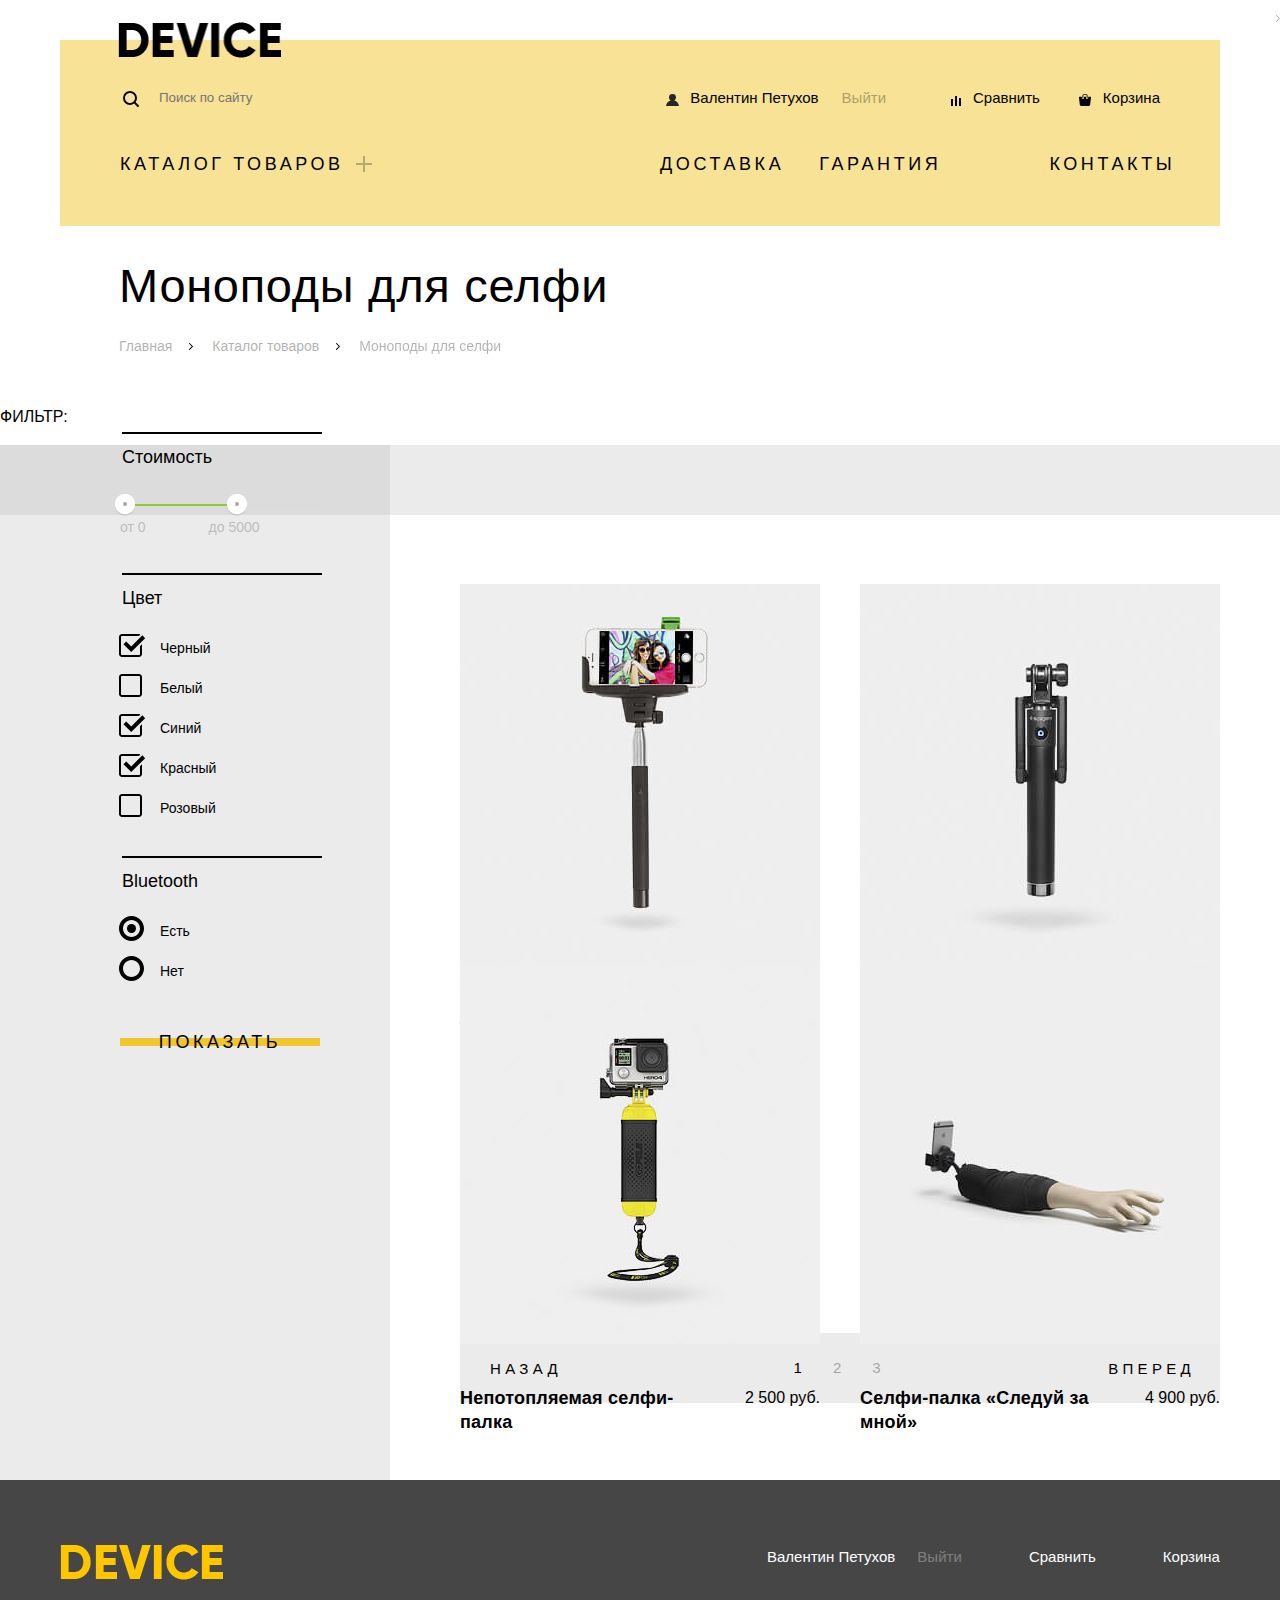
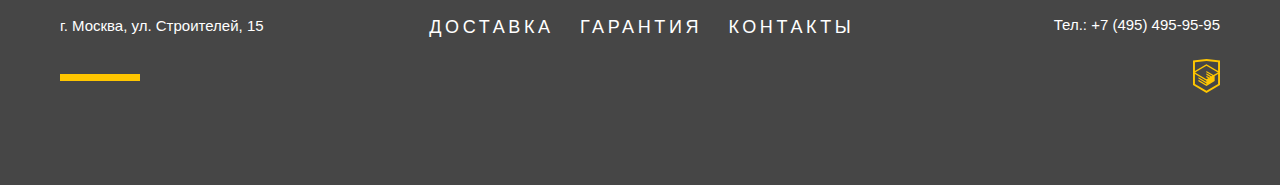
==== commit c92244be: "36" ====
--- a/catalog.html
+++ b/catalog.html
@@ -4,7 +4,7 @@
     <meta charset="utf-8">
     <title>Девайс</title>
     <link rel="stylesheet" href="css/normalize.css">
-    <link rel="stylesheet" href="css/style.css">
+    <link rel="stylesheet" href="css/style.min.css">
   </head>
   <body>
     <h1 class="visually-hidden">Каталог моноподов</h1>
@@ -73,14 +73,14 @@
           <li class="breadcrumbs-current">Моноподы для селфи</li>
         </ul>
       </section>
-      <section class="sort-header">
+      <div class="sort-header">
         <div class="sort-left">
-          <h2 class="header-subtitle subtitle">Фильтр:</h2>
+          <p class="header-subtitle subtitle">Фильтр:</p>
         </div>
         <div class="sort-right">
           <div class="sort-wrapper">
+            <p class="header-subtitle subtitle">Сортировка:</p>
             <ul class="sort">
-              <li><h2 class="header-subtitle subtitle">Сортировка:</h2></li>
               <li class="current-sort">По цене</li>
               <li><a href="#">По типу</a></li>
               <li><a href="#">По популярности</a></li>
@@ -91,9 +91,10 @@
             </ul>
           </div>
         </div>
-      </section>
+      </div>
       <div class="catalog-wrapper">
         <section class="filter-form">
+          <h2 class="visually-hidden">Фильтр товаров</h2>
           <form action="https://echo.htmlacademy.ru" method="get">            
             <fieldset class="cost">
               <legend>Стоимость</legend>
@@ -150,10 +151,11 @@
         </section>
         <div class="item-wrapper">
           <section class="catalog-items">
+            <h2 class="visually-hidden">Каталог товаров</h2>
             <div class="items-list">
-              <div>
-                <div class="item item-1">
-                  <img src="img/item-1.jpg" alt="любительская селфи палка">
+              <div class="item">
+                <div class="image-wrapper">
+                  <img src="img/item-1.jpg" alt="любительская селфи палка" width="360" height="380">
                   <div class="button-wrapper">
                     <button class="btn" type="submit">В корзину</button>
                     <button class="compare" type="submit">Добавить к сравнению</button>
@@ -168,9 +170,9 @@
                   </li>
                 </ul>
               </div>
-              <div>
-                <div class="item item-2">
-                  <img src="img/item-2.jpg" alt="Профессиональная селфи‑палка">
+              <div class="item">
+                <div class="image-wrapper">
+                  <img src="img/item-2.jpg" alt="Профессиональная селфи‑палка" width="360" height="380">
                   <div class="button-wrapper">
                     <button class="btn" type="submit">В корзину</button>
                     <button class="compare" type="submit">Добавить к сравнению</button>
@@ -185,9 +187,9 @@
                   </li>
                 </ul>
               </div>
-              <div>
-                <div class="item item-3">
-                  <img src="img/item-3.jpg" alt="Непотопляемая селфи-палка">
+              <div class="item">
+                <div class="image-wrapper">
+                  <img src="img/item-3.jpg" alt="Непотопляемая селфи-палка" width="360" height="380">
                   <div class="button-wrapper">
                     <button class="btn" type="submit">В корзину</button>
                     <button class="compare" type="submit">Добавить к сравнению</button>
@@ -202,9 +204,9 @@
                   </li>
                 </ul>
               </div>
-              <div>
-                <div class="item item-4 new-label">
-                  <img src="img/item-4.jpg" alt="Селфи-палка «Следуй за мной»">
+              <div class="item new-label">
+                <div class="image-wrapper">
+                  <img src="img/item-4.jpg" alt="Селфи-палка «Следуй за мной»" width="360" height="380">
                   <div class="button-wrapper">
                     <button class="btn" type="submit">В корзину</button>
                     <button class="compare" type="submit">Добавить к сравнению</button>
@@ -250,9 +252,9 @@
             <li><a href="#">Контакты</a></li>
           </ul>
           <ul class="social">
-              <li class="social-button"><a href="#" aria-label="Перейти на сайт в Фэйсбук"></a></li>
-              <li class="social-button"><a href="#" aria-label="Перейти на сайт в Инстаграм"></a></li>
-              <li class="social-button"><a href="#" aria-label="Перейти на сайт в Твиттер"></a></li>
+              <li class="social-button"><a class="facebook" href="#" aria-label="Перейти на сайт в Фэйсбук"></a></li>
+              <li class="social-button"><a class="instagram" href="#" aria-label="Перейти на сайт в Инстаграм"></a></li>
+              <li class="social-button"><a class="twitter" href="#" aria-label="Перейти на сайт в Твиттер"></a></li>
           </ul>
         </div>
         <div class="left">
--- a/css/style.min.css
+++ b/css/style.min.css
@@ -0,0 +1 @@
+@font-face{font-family:'Gilroy ExtraBold';src:url(../fonts/gilroyextrabold.woff2) format('woff2'),url(../fonts/gilroyextrabold.woff) format('woff');font-weight:800;font-style:normal}@font-face{font-family:'Gilroy light';src:url(../fonts/gilroylight.woff2) format('woff2'),url(../fonts/gilroylight.woff) format('woff');font-weight:300;font-style:normal}@font-face{font-family:'Open Sans';src:url(../fonts/opensans.woff2) format('woff2'),url(../fonts/opensans.woff) format('woff');font-weight:400;font-style:normal}@font-face{font-family:'Open Sans Light';src:url(../fonts/opensanslight.woff2) format('woff2'),url(../fonts/opensanslight.woff) format('woff');font-weight:300;font-style:normal}body{margin:0;padding:0;font-family:'Open Sans Light',Arial,sans-serif;font-size:15px;line-height:30px;color:#000;background-color:#fff}.visually-hidden:not(:focus):not(:active),input[type="checkbox"].visually-hidden,input[type="radio"].visually-hidden{position:absolute;width:1px;height:1px;margin:-1px;border:0;padding:0;white-space:nowrap;-webkit-clip-path:inset(100%);clip-path:inset(100%);clip:rect(0 0 0 0);overflow:hidden}h1,h2,h3,a,button{font-family:'Gilroy ExtraBold',Arial,sans-serif;color:#000}a,button{text-decoration:none;cursor:pointer}.btn{font-size:18px;line-height:24px;text-transform:uppercase;text-align:center;padding-top:8px;padding-bottom:8px;position:relative;display:block;width:220px;border:none;background-color:transparent;overflow:hidden;-webkit-box-sizing:border-box;box-sizing:border-box;z-index:1;letter-spacing:3.6px;outline:none}.btn::before{content:'';height:8px;width:220px;background-color:#f0c52e;position:absolute;top:16px;right:0;z-index:-1;-webkit-transition:all 0.3s ease-in-out;-o-transition:all 0.3s ease-in-out;transition:all 0.3s ease-in-out}.btn:hover::before,.btn:focus::before{-webkit-transform:scale(7);-ms-transform:scale(7);-o-transform:scale(7);transform:scale(7)}.btn:active{color:rgba(0,0,0,.3)}.container{width:1160px;margin:0 auto}.main-header{position:relative;margin-top:40px;background-color:#f7e296}.main-navigation{width:1040px;margin:0 auto;padding-top:18px;padding-bottom:145px}.main-navigation img{position:absolute;top:-18px;left:58px}.user-menu{display:-webkit-box;display:-ms-flexbox;display:-webkit-flex;display:flex;-ms-flex-wrap:wrap;-webkit-flex-wrap:wrap;flex-wrap:wrap;-webkit-box-pack:justify;-ms-flex-pack:justify;-webkit-justify-content:space-between;justify-content:space-between;-webkit-box-align:center;-ms-flex-align:center;-webkit-align-items:center;align-items:center;list-style:none;padding:0}.user-links{display:-webkit-box;display:-ms-flexbox;display:-webkit-flex;display:flex;-webkit-box-pack:end;-ms-flex-pack:end;-webkit-justify-content:flex-end;justify-content:flex-end;list-style:none;padding:0}.third-link{margin-left:38px}.second-link{margin-left:216px}.user-menu form{position:relative;margin-top:1px}.search-input{border:none;border-bottom:2px solid transparent;background-color:transparent;height:49px;width:355px;padding-left:39px;outline:none}.user-menu form::before{content:'';position:absolute;width:16px;height:16px;background-image:url(../img/search.svg);top:17px;left:3px}.search-input:focus{border-bottom:2px solid black}.search-btn{font-family:'Open Sans Light',Arial,sans-serif;font-size:15px;line-height:30px;display:block;visibility:hidden;position:absolute;bottom:0;right:-85px;width:85px;height:49px;background-color:transparent;border:2px solid black}.search-btn:hover{background-color:#000;color:#fff}.search-btn:active{color:#747474}.search-input:focus + .search-btn,.search-input:active + .search-btn{visibility:visible}.user-links a{font-family:'Open Sans Light',Arial,sans-serif;font-weight:300;line-height:30px;position:relative;padding-left:25px}.user-links a::before{content:'';position:absolute;width:15px;height:15px;left:0;top:2px;background-repeat:no-repeat;background-position:bottom center}.first-link::before{background-image:url(../img/user.svg)}.second-link::before{background-image:url(../img/compare.svg)}.third-link::before{background-image:url(../img/cart.svg)}.user-menu a:hover,.site-navigation a:hover{opacity:.6}.user-menu a:active,.site-navigation a:active{opacity:.3}.site-navigation{position:relative;font-family:'Gilroy ExtraBold',Arial,sans-serif;font-size:18px;line-height:24px;text-transform:uppercase;letter-spacing:3.6px;margin-top:29px;display:-webkit-box;display:-ms-flexbox;display:-webkit-flex;display:flex;-webkit-box-pack:justify;-ms-flex-pack:justify;-webkit-justify-content:space-between;justify-content:space-between;list-style:none;padding:0}.sub-categories a{font-family:'Open Sans Light',Arial,sans-serif;font-size:15px;line-height:36px;text-transform:none;letter-spacing:normal}.hover-menu{position:relative;padding-right:28px}.hover-menu a{padding-bottom:25px}.hover-menu>a:before{content:'';position:absolute;width:16px;height:16px;background-image:url(../img/plus.svg);background-position:center;background-repeat:no-repeat;right:0;bottom:4px;opacity:.3}.info-navigation{display:-webkit-box;display:-ms-flexbox;display:-webkit-flex;display:flex;width:500px;-webkit-box-pack:justify;-ms-flex-pack:justify;-webkit-justify-content:space-between;justify-content:space-between;list-style:none}.info-navigation li:nth-of-type(3){margin-right:0;margin-left:108px}.info-navigation li:nth-of-type(2){margin-left:35px}.sub-categories{position:absolute;display:-webkit-box;display:-ms-flexbox;display:-webkit-flex;display:flex;-ms-flex-wrap:wrap;-webkit-flex-wrap:wrap;flex-wrap:wrap;width:1100px;left:-60px;padding-left:60px;padding-bottom:34px;padding-top:20px;background-color:#f7e296;visibility:hidden;z-index:1;list-style:none}.sub-categories ul{list-style:none;padding:0}.first-category{margin-right:63px}.second-category{margin-right:77px}.hover-menu:hover .sub-categories{visibility:visible}.inner-header .second-link{margin-left:62px}.inner-header .exit-link{padding-left:0;margin-left:23px}.inner-header .main-navigation{padding-bottom:32px}.slider{position:relative;margin-top:-110px}.sliders{display:-ms-flexbox;display:-webkit-box;display:-webkit-flex;display:flex;-ms-flex-pack:distribute;-webkit-justify-content:space-around;justify-content:space-around;min-height:576px}.first-slider{display:none}.second-slider{display:none}.third-slider{display:none}.slider-controls{position:absolute;width:95px;height:12px;bottom:247px;right:65px;z-index:1}.slider-controls label{display:inline-block;width:12px;height:12px;margin-right:17px;background-image:url(../img/slider-button-empty.svg);background-size:12px 12px;background-repeat:no-repeat;cursor:pointer}#btn-1:checked~.slider-controls label[for='btn-1'],#btn-2:checked~.slider-controls label[for='btn-2'],#btn-3:checked~.slider-controls label[for='btn-3']{background-image:url(../img/slider-button.svg)}#btn-1:checked~.first-slider,#btn-2:checked~.second-slider,#btn-3:checked~.third-slider{display:-ms-flexbox;display:-webkit-box;display:-webkit-flex;display:flex}.slider-title{font-size:47px;line-height:56px}.picture{margin-left:28px;margin-top:0}.description{position:relative;width:480px;margin-right:19px;margin-top:30px}.description::before{content:'';position:absolute;width:100px;height:7px;top:6px;left:2px;background-color:#fff;display:block}.description h3{letter-spacing:.7px;margin-bottom:20px;position:relative}.description p{letter-spacing:.14px;margin-bottom:43px}.second-slider .description{margin-right:11px}.second-slider .picture{margin-top:12px;margin-left:47px}.third-slider .picture{margin-top:63px;margin-left:10px}.third-slider .description{position:relative;width:505px;margin-right:35px}.slider-number{font-family:'Gilroy ExtraBold',Arial,sans-serif;font-size:179.2px;color:#fff;position:absolute;top:30px;right:-33px}.third-slider .slider-number{right:-5px}table{margin-top:48px}.description td{font-family:'Gilroy light',Arial,sans-serif;font-size:36px;line-height:48px;text-align:left;width:160px}.description td:nth-of-type(1){width:154px}.description td:nth-of-type(2){width:135px}.description th{font-size:13px;line-height:20px;text-align:left}.popular ul{display:-webkit-box;display:-ms-flexbox;display:-webkit-flex;display:flex;-webkit-box-pack:justify;-ms-flex-pack:justify;-webkit-justify-content:space-between;justify-content:space-between;margin-bottom:163px;list-style:none;padding:0}.popular li{width:160px;z-index:1}.img-container{display:-webkit-box;display:-ms-flexbox;display:-webkit-flex;display:flex;width:160px;height:160px;background-color:#f7e296;margin-bottom:33px;-webkit-box-pack:center;-ms-flex-pack:center;-webkit-justify-content:center;justify-content:center;-webkit-box-align:center;-ms-flex-align:center;-webkit-align-items:center;align-items:center}.monopod-align{-webkit-box-align:end;-ms-flex-align:end;-webkit-align-items:flex-end;align-items:flex-end}.popular-item h3{letter-spacing:.2px;font-size:18px;line-height:24px}.popular-item:hover .img-container{background-color:#f0c52e}.popular-item:active img,.popular-item:active h3{opacity:.3}.services{background-color:#e5e5e5;width:100%;margin-bottom:94px;padding-bottom:48px}.services .container{position:relative;display:-webkit-box;display:-ms-flexbox;display:-webkit-flex;display:flex}.services-btn{position:absolute;top:-35px;list-style:none;padding:0}.services-btn li{margin-bottom:24px}.services-btn .btn{width:160px;margin-right:124px}.services-btn .btn:active,.services-btn .btn:focus{width:278px;color:#f7e184;text-align:left;padding-left:20px}.services-btn .btn:active::before,.services-btn .btn:focus::before{background-color:#000}.btn-acive{width:278px;color:#f7e184;text-align:left;padding-left:20px;background-color:#000;letter-spacing:5.8px;text-transform:uppercase;padding-top:11px;padding-bottom:12px;border:0;outline:none}.buttons-wrapper::after{content:'';position:absolute;width:7px;height:319px;background-color:#000;display:block;top:-100px;left:277px}.services-wrapper{list-style:none;padding:0}.services-content{position:relative;margin-left:117px;width:710px;min-height:195px;background-repeat:no-repeat;background-position:right center;left:284px;bottom:54px}.services-text{width:430px;padding-top:12px}.services-content h2{font-size:47px;line-height:48px;margin-top:0;margin-bottom:31px;letter-spacing:1px}.services-content p{letter-spacing:.24px}.delivery{background-image:url(../img/delivery.svg);background-position:557px 24px}.warranty{display:none;background-image:url(../img/warranty.svg);background-position:542px 0}.credit{display:none;background-image:url(../img/credit.svg);background-position:533px 0}.visual{display:block}.logotypes{display:-webkit-box;display:-ms-flexbox;display:-webkit-flex;display:flex;-webkit-box-pack:justify;-ms-flex-pack:justify;-webkit-justify-content:space-between;justify-content:space-between;margin-bottom:106px}.logo{display:block;width:260px;height:100px}.logo:hover img{display:none}.first-logo:hover{background-image:url(../img/logo-1.jpg)}.second-logo:hover{background-image:url(../img/logo-2.jpg)}.third-logo:hover{background-image:url(../img/logo-3.jpg)}.fourth-logo:hover{background-image:url(../img/logo-4.jpg)}.about h2,.contact h2{font-size:47px;line-height:48px;margin-bottom:43px}.info-wrapper{display:-webkit-box;display:-ms-flexbox;display:-webkit-flex;display:flex;position:relative;-webkit-box-pack:justify;-ms-flex-pack:justify;-webkit-justify-content:space-between;justify-content:space-between;margin-bottom:83px}.info-wrapper h2:before{content:'';position:absolute;width:80px;height:7px;background-color:#000;top:-13px}.info-wrapper p{margin-bottom:30px}.about{width:475px}.about ul{list-style-type:circle;margin-left:19px;margin-top:66px;margin-bottom:53px;padding:0}.about li{font-family:'Gilroy ExtraBold',Arial,sans-serif;font-size:16px;line-height:40px;padding-left:17px}.info-wrapper .btn{margin-left:2px;width:260px}.info-wrapper .btn:before{width:260px}.contact{width:560px}.contact img{margin-top:9px;margin-bottom:59px;cursor:pointer}.exit-link{opacity:.3}.device-logo:hover{opacity:.6}.device-logo:active{opacity:.3}.main-subtitle{font-family:'Gilroy ExtraBold',Arial,sans-serif;font-size:47px}.header-subtitle{font-family:'Gilroy ExtraBold',Arial,sans-serif;font-size:16px;line-height:24px;text-transform:uppercase}.breadcrumbs-section{margin-bottom:41px}.breadcrumbs-section p{margin-left:59px;margin-top:45px;margin-bottom:27px;letter-spacing:.7px}.breadcrumbs{display:-webkit-box;display:-ms-flexbox;display:-webkit-flex;display:flex;-webkit-box-pack:start;-ms-flex-pack:start;-webkit-justify-content:flex-start;justify-content:flex-start;margin-left:59px;list-style:none;padding:0}.breadcrumbs a,.breadcrumbs-current{font-family:'Open Sans Light',Arial,sans-serif;font-size:14px;line-height:36px;opacity:.3}.breadcrumbs li:not(:nth-of-type(3)){position:relative;padding-right:21px;margin-right:19px}.breadcrumbs li::after{content:'';position:absolute;width:4px;height:7px;background-image:url(../img/nav-arrow.svg);background-position:right center;background-repeat:no-repeat;top:15px;right:0}.breadcrumbs a:hover{opacity:.6}.breadcrumbs a:active{opacity:.1}.catalog-header{display:-webkit-box;display:-ms-flexbox;display:-webkit-flex;display:flex}.filter-form h2{margin:0}.filter-form h2,.catalog-items h2{letter-spacing:3.4px}.sort-wrapper{position:absolute;display:-webkit-box;display:-ms-flexbox;display:-webkit-flex;display:flex;-webkit-box-align:center;-ms-flex-align:center;-webkit-align-items:center;align-items:center;-webkit-box-pack:justify;-ms-flex-pack:justify;-webkit-justify-content:space-between;justify-content:space-between;width:782px;top:-75px;left:50px}.items-list{display:-webkit-box;display:-ms-flexbox;display:-webkit-flex;-webkit-box-pack:justify;-ms-flex-pack:justify;-webkit-justify-content:space-between;justify-content:space-between;justify-content:space-between;flex-wrap:wrap}.sort-wrapper .sort{display:-webkit-box;display:-ms-flexbox;display:-webkit-flex;display:flex;-webkit-box-pack:justify;-ms-flex-pack:justify;-webkit-justify-content:space-between;justify-content:space-between;-webkit-box-align:center;-ms-flex-align:center;-webkit-align-items:center;align-items:center;width:490px;margin-left:22px;list-style:none;padding:0}.sort .current-sort{font-family:'Open Sans',Arial,sans-serif;font-size:14px;line-height:18px;margin-left:20px}.sort a{font-family:'Open Sans',Arial,sans-serif;font-size:14px;line-height:18px;opacity:.3}.sort a:hover{opacity:.6}.sort a:active,.current-sort{opacity:1}.sort-carets{display:-webkit-box;display:-ms-flexbox;display:-webkit-flex;display:flex;-webkit-box-pack:justify;-ms-flex-pack:justify;-webkit-justify-content:space-between;justify-content:space-between;width:44px;list-style:none;padding:0}.sort-carets a{opacity:.2}.sort-carets a:hover{opacity:.4}.sort-carets a:active{opacity:1}.catalog-wrapper{display:-webkit-box;display:-ms-flexbox;display:-webkit-flex;display:flex;-webkit-box-pack:justify;-ms-flex-pack:justify;-webkit-justify-content:space-between;justify-content:space-between}.filter-form{position:relative;display:-webkit-box;display:-ms-flexbox;display:-webkit-flex;display:flex;-webkit-box-pack:end;-ms-flex-pack:end;-webkit-justify-content:flex-end;justify-content:flex-end;width:-webkit-calc(100vw - ((100vw - 1160px) / 2));width:calc(100vw - ((100vw - 1160px) / 2));padding-right:70px;padding-left:-webkit-calc(((100vw - 1160px) / 2) + 60px);padding-left:calc(((100vw - 1160px) / 2) + 60px);background-color:#ebebeb;border-top:70px solid #dcdcdc;width:200px}.filter-form ul{list-style:none;padding:0}.filter-form .header-subtitle{height:70px;line-height:70px;margin-bottom:81px}.filter-form form{margin-top:-70px}.filter-form legend{font-family:'Gilroy ExtraBold',Arial,sans-serif;font-size:18px;line-height:24px;position:relative}.filter-form legend:before{content:'';position:absolute;top:-13px;width:200px;height:2px;background-color:#000}.filter-form fieldset{border:none;padding:0;margin:0 0 16px}.filter-form label{font-family:'Open Sans Light',Arial,sans-serif;font-size:14px;line-height:40px;position:relative;margin-left:40px;cursor:pointer;-webkit-user-select:none;-moz-user-select:none;-ms-user-select:none;user-select:none}.filter-form input:disabled~label{opacity:.4}.range{margin-top:35px;height:2px;background:-webkit-gradient(linear,left top,right top,color-stop(55%,#91c92f),color-stop(55%,#dbdbdb));background:-webkit-linear-gradient(left,#91c92f 55%,#dbdbdb 55%);background:-o-linear-gradient(left,#91c92f 55%,#dbdbdb 55%);background:linear-gradient(to right,#91c92f 55%,#dbdbdb 55%)}.range-button{position:relative}.range-button .min,.range-button .max{position:absolute;width:22px;height:24px;background-image:url(../img/filter-button.png);background-repeat:no-repeat;background-position:center;cursor:pointer}.range-button .min{top:-13px;left:-6px}.range-button .max{top:-13px;right:72px}.range-button .min:active,.range-button .max:active{background-image:url(../img/filter-button-active.png)}.diapason{font-family:'Gilroy light',Arial,sans-serif;font-size:14px;line-height:24px;opacity:.2;display:-webkit-box;display:-ms-flexbox;display:-webkit-flex;display:flex;margin-top:9px;margin-bottom:31px;list-style:none;padding:0}.diapason li:nth-of-type(1){margin-right:63px}.color{margin-bottom:18px}.color label:before,.additional-field label:before{content:'';position:absolute;left:-41px;background-repeat:no-repeat;background-position:center left}.color label:before{bottom:-1px;width:27px;height:23px;background-image:url(../img/checkbox-off.svg)}.color input:checked~label:before{background-image:url(../img/checkbox-on.svg)}.color ul{margin-top:18px;margin-bottom:25px}.additional-field label:before{bottom:-2px;width:25px;height:25px;background-image:url(../img/radio-off.svg)}.additional-field ul{margin-top:18px}.additional-field input:checked~label:before{background-image:url(../img/radio-on.svg)}.filter-form input:hover~label::before,.filter-form input:focus~label::before{opacity:.6}.filter-form label:active:before{opacity:1}.filter-form .btn{width:200px;margin-top:7px}.item-wrapper{position:relative;width:-webkit-calc((100vw - (330px + 830px) /2) + 830px);width:calc(((100% - 1160px) /2) + 830px);border-top:70px solid #ebebeb}.catalog-items{display:-webkit-box;display:-ms-flexbox;display:-webkit-flex;display:flex;-webkit-box-pack:justify;-ms-flex-pack:justify;-webkit-justify-content:space-between;justify-content:space-between;-ms-flex-wrap:wrap;-webkit-flex-wrap:wrap;flex-wrap:wrap;width:760px;padding-top:69px;padding-left:70px}.item{position:relative;width:360px;height:380px;background-repeat:no-repeat;background-position:center}.item-1{background-image:url(../img/item-1.jpg)}.item-2{background-image:url(../img/item-2.jpg)}.item-3{background-image:url(../img/item-3.jpg)}.item-4{background-image:url(../img/item-4.jpg)}.item-4:after{content:'NEW';font-family:'Gilroy ExtraBold',Arial,sans-serif;font-size:14px;line-height:24px;position:absolute;width:56px;height:40px;color:#dbdbdb;border:2px solid #dbdbdb;border-radius:50%;text-align:center;top:29px;right:27px;padding-top:16px}.item-description{display:-webkit-box;display:-ms-flexbox;display:-webkit-flex;display:flex;-webkit-box-pack:justify;-ms-flex-pack:justify;-webkit-justify-content:space-between;justify-content:space-between;list-style:none;padding:0}.item-description li:nth-of-type(1){width:260px}.item-description h3{font-family:'Gilroy ExtraBold',Arial,sans-serif;font-size:18px;line-height:24px;margin-top:17px;letter-spacing:.2px}.item-description p{font-family:'Open Sans Light',Arial,sans-serif;font-size:16px;line-height:24px;margin-top:17px;margin-bottom:55px}.button-wrapper{display:none;width:200px;margin:0 auto;padding-top:170px}.button-wrapper .btn{width:200px;margin-bottom:11px}.button-wrapper button{margin-left:auto;margin-right:auto}.button-wrapper::before{content:'';position:absolute;display:none;width:360px;height:380px;top:0;right:0;background-color:rgba(238,238,238,.7);z-index:1}.item:hover .button-wrapper::before,.item:focus .button-wrapper::before{display:block}.item:hover .button-wrapper,.item:hover .button-wrapper{display:block}.compare{font-family:'Open Sans',Arial,sans-serif;font-size:13px;line-height:20px;background-color:transparent;display:block;border:none;opacity:.5;position:relative;z-index:1}.compare:hover{opacity:1}.compare:active{opacity:.2}.catalog-nav{display:-webkit-box;display:-ms-flexbox;display:-webkit-flex;display:flex;-webkit-box-pack:justify;-ms-flex-pack:justify;-webkit-justify-content:space-between;justify-content:space-between;-webkit-box-align:center;-ms-flex-align:center;-webkit-align-items:center;align-items:center;width:760px;background-color:#ebebeb;margin-top:-11px;margin-bottom:77px;list-style:none;padding:0}.arrow-toggle a{display:block;letter-spacing:4.3px;padding:21px 25px 19px 30px}.toggle-numbers{display:-webkit-box;display:-ms-flexbox;display:-webkit-flex;display:flex;margin-left:9px;list-style:none;padding:0}.toggle-numbers li:not(:last-child){margin-right:31px}.catalog-nav a{text-transform:uppercase}.arrow-toggle a:hover{background-color:#d9d9d9}.arrow-toggle a:active{opacity:.3;background-color:#d9d9d9}.number-toggle a{opacity:.3}.number-toggle a:hover{opacity:.6}.number-toggle a:active{opacity:1}.current-toggle a{opacity:1}.main-footer{background-color:#464646}.main-footer .container{display:-webkit-box;display:-ms-flexbox;display:-webkit-flex;display:flex;-webkit-box-pack:justify;-ms-flex-pack:justify;-webkit-justify-content:space-between;justify-content:space-between;padding-top:64px;padding-bottom:67px}.right{position:relative}.right::after{content:'';position:absolute;bottom:37px;width:80px;height:7px;background-color:#ffc600}.right p{margin-top:21px}.center{margin-top:42px;margin-left:118px;width:425px}.footer-navigation{display:-webkit-box;display:-ms-flexbox;display:-webkit-flex;display:flex;-webkit-box-pack:justify;-ms-flex-pack:justify;-webkit-justify-content:space-between;justify-content:space-between}.social{display:-webkit-box;display:-ms-flexbox;display:-webkit-flex;display:flex;-webkit-box-pack:center;-ms-flex-pack:center;-webkit-justify-content:center;justify-content:center;margin-top:64px;list-style:none;padding:0}.social li:nth-of-type(2){margin-right:23px;margin-left:22px}.center a,.left a,footer p{color:#fff}.center a:hover,.left a:hover{opacity:.6}.center a:active,.left a:active{opacity:.3}.social-button img{opacity:.3}.social-button img:hover,.social-button img:focus{opacity:.6}.social-button img:active{opacity:.1}.left{position:relative;display:-webkit-box;display:-ms-flexbox;display:-webkit-flex;display:flex;-ms-flex-wrap:wrap;-webkit-flex-wrap:wrap;flex-wrap:wrap;width:318px;-webkit-box-orient:vertical;-webkit-box-direction:normal;-ms-flex-direction:column;-webkit-flex-direction:column;flex-direction:column;text-align:right}.footer-menu{-webkit-box-pack:justify;-ms-flex-pack:justify;-webkit-justify-content:space-between;justify-content:space-between;position:absolute;margin-top:0;width:324px;right:0;top:-2px}.footer-menu a{position:relative;padding-left:25px;margin:0}.footer-menu .first-link::before{background-image:url(../img/user-yellow.svg)}.footer-menu .second-link::before{background-image:url(../img/compare-yellow.svg)}.footer-menu .third-link::before{background-image:url(../img/cart-yellow.svg)}.footer-menu li{margin-top:0}.left p{margin-top:66px}.academy{position:absolute;width:27px;height:34px;background-image:url(../img/logo-html.svg);bottom:25px;right:0}.inner-footer .footer-menu{width:478px}.inner-footer .exit-link{padding-left:0;margin-left:-20px}.inner-footer .second-link{margin-right:0}.modal{position:fixed;width:960px;background-color:#fff;-webkit-box-shadow:0 5px 30px -10px #000;box-shadow:0 5px 30px -10px #000;padding:0;top:50%;left:50%;-webkit-box-sizing:content-box;box-sizing:content-box;z-index:1}.write-us{padding:94px 99px 77px 99px;margin-left:-480px;margin-top:-275px;-webkit-box-sizing:border-box;box-sizing:border-box;display:none}.modal-login{display:none}.modal-close{position:absolute;width:55px;height:55px;border-radius:50%;border:none;font-size:0;background-image:url(../img/modal-close.svg);opacity:.5;top:22px;right:22px;z-index:2}.modal input,.modal textarea{font-family:'Open Sans',Arial,sans-serif;font-weight:400;color:#464646;font-size:14px;line-height:18px;padding-left:20px;overflow:hidden}.modal label{font-family:'Gilroy ExtraBold',Arial,sans-serif;font-size:18px;line-height:24px}.write-us form{font-size:0}.write-us label{display:block;margin-bottom:6px}.write-us input{width:340px;height:50px}.write-us textarea{width:740px;height:137px;padding-top:20px;margin-top:0}.write-us p:nth-of-type(3){margin-top:32px}.write-us input,.write-us textarea{background-color:#f2f2f2;border:none;outline:none}.write-us input:hover,.write-us textarea:hover{background-color:#eaeaea}.write-us input:focus,.write-us textarea:focus{background-color:#fff;outline:3px solid #f7e296}.form-align{display:inline-block;vertical-align:top}.form-align:first-child{margin-right:40px}.write-us .btn{margin-top:24px;width:200px}.map{display:none;margin-left:-480px;margin-top:-280px;width:960px;height:559px}.map p{position:absolute;top:0;left:0;margin:0}.map iframe{position:relative;width:100%;height:100%;border:0;z-index:1}.map a{padding:0;margin:0}.modal-show{display:block;animation:bounce 0.6s}.modal-error{animation:shake 0.6s}@keyframes bounce{0%{transform:translateY(-2000px)}70%{transform:translateY(30px)}90%{transform:translateY(-10px)}100%{transform:translateY(0)}}@keyframes shake{0%,100%{transform:translateX(0)}10%,30%,50%,70%,90%{transform:translateX(-10px)}20%,40%,60%,80%{transform:translateX(10px)}}